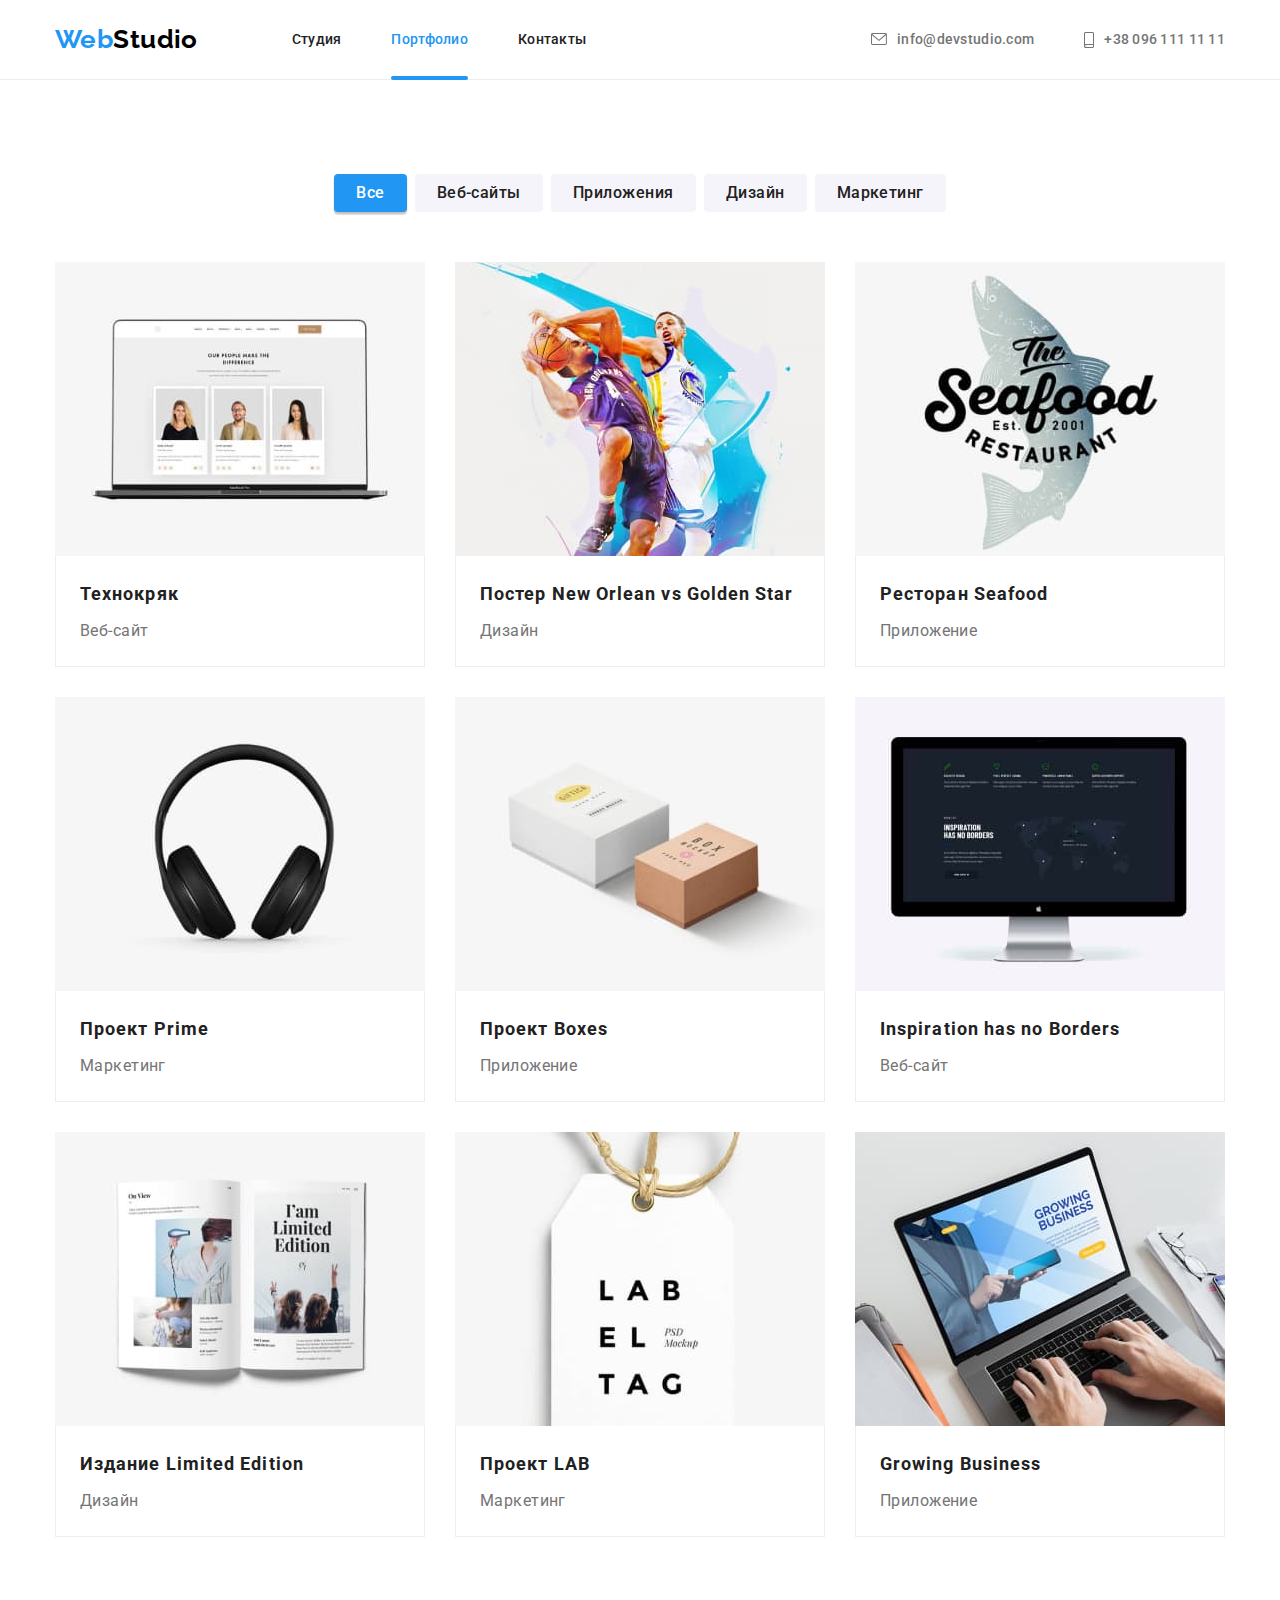
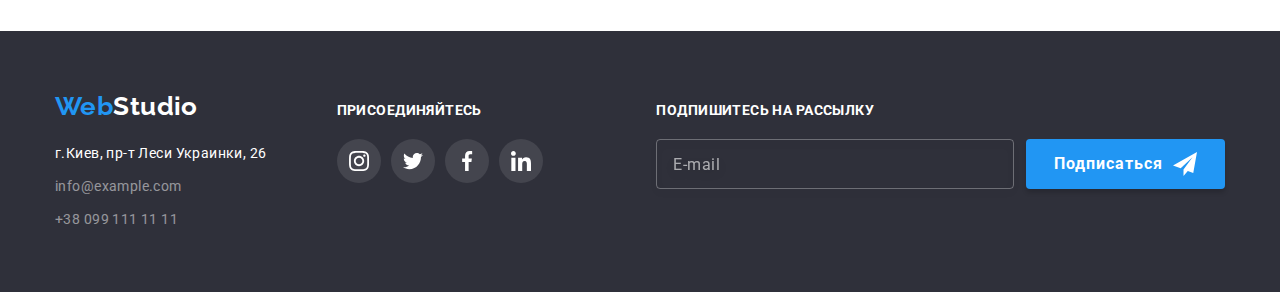
==== portfolio.html @ a14e91e6 "vol1" ====
<!DOCTYPE html>
<html lang="ru">
  <head>
    <meta charset="UTF-8" />
    <meta http-equiv="X-UA-Compatible" content="IE=edge" />
    <meta name="viewport" content="width=device-width, initial-scale=1.0" />
    <title>Портфолио</title>
    <link rel="preconnect" href="https://fonts.googleapis.com" />
    <link rel="preconnect" href="https://fonts.gstatic.com" crossorigin />
    <link
      href="https://fonts.googleapis.com/css2?family=Raleway:wght@700&family=Roboto:wght@400;500;700;900&display=swap"
      rel="stylesheet"
    />
    <!-- Сначала нормализатор -->
    <link
      rel="stylesheet"
      href="https://cdnjs.cloudflare.com/ajax/libs/modern-normalize/1.0.0/modern-normalize.min.css"
    />
    <link rel="stylesheet" href="./css/main.min.css" />
  </head>

  <body>
    <!-- Шапка сайта -->
    <header class="header">
      <div class="container">
        <nav class="header__navbar">
          <a href="./index.html" class="logo"
            >Web<span class="logo__focus-modificator">Studio</span></a
          >
          <ul class="header__list">
            <li class="header__item">
              <a href="./index.html" class="header__link ">Студия</a>
            </li>

            <li class="header__item">
              <a href="./portfolio.html" class="header__link header__current-link">Портфолио</a>
            </li>
            <li class="header__item">
              <a href="#" class="header__link">Контакты</a>
            </li>
          </ul>
        </nav>
        <ul class="header__contacts">
          <li>
            <a href="mailto:info@devstudio.com" class="header__contacts-link">
              <svg width="16" height="12" class="header__contacts-icon">
                <use href="./images/icons.svg#icon-mail"></use></svg
              >info@devstudio.com
            </a>
          </li>
          <li>
            <a href="tel:+380961111111" class="header__contacts-link">
              <svg width="10" height="16" class="header__contacts-icon">
                <use href="./images/icons.svg#icon-tel"></use></svg
              >+38 096 111 11 11
            </a>
          </li>
        </ul>
      </div>
    </header>

    <!-- Основной контент сайта-->
    <main>
      <!-- Наши работы -->
      <section class="section">
        <div class="container portfolio">
          <h1 class="visually-hidden">Наши работы</h1>
          <!-- Вкладки фильтрации -->
          <ul class="portfolio__radio-buttons">
            <li><button type="button" class="portfolio__radio-button active">Все</button></li>
            <li><button type="button" class="portfolio__radio-button">Веб-сайты</button></li>
            <li><button type="button" class="portfolio__radio-button">Приложения</button></li>
            <li><button type="button" class="portfolio__radio-button">Дизайн</button></li>
            <li><button type="button" class="portfolio__radio-button">Маркетинг</button></li>
          </ul>

          <!-- Карточки нащих работ (портфолио)-->

          <ul class="portfolio__cards">
            <li class="portfolio__item">
              <a href="#" class="portfolio__link">
                <div class="portfolio__link-container">
                  <img
                    src="./images/img-portfolio.jpg"
                    alt="Технокряк"
                    width="370"
                    height="294"
                    class="portfolio__img"
                  />
                  <div class="portfolio__hover-container">
                    <p class="portfolio__hover-text">
                      Ресурс предлагает комплексные предложения с разным уровнем функционала и
                      сервисов. Все это позволит посетителю получить исчерпывающие сведения о
                      компании или частном лице.
                    </p>
                  </div>
                </div>

                <div class="portfolio__item-text-area">
                  <h2 class="portfolio__title">Технокряк</h2>
                  <p class="portfolio__text">Веб-сайт</p>
                </div></a
              >
            </li>

            <li class="portfolio__item">
              <a href="#" class="portfolio__link"
                ><div class="portfolio__link-container">
                  <img
                    src="./images/img-portfolio-1.jpg"
                    alt="Постер New Orlean vs Golden Star"
                    width="370"
                    class="portfolio__img"
                  />
                  <div class="portfolio__hover-container">
                    <p class="portfolio__hover-text">
                      Ресурс предлагает комплексные предложения с разным уровнем функционала и
                      сервисов. Все это позволит посетителю получить исчерпывающие сведения о
                      компании или частном лице.
                    </p>
                  </div>
                </div>

                <div class="portfolio__item-text-area">
                  <h2 class="portfolio__title">Постер New Orlean vs Golden Star</h2>
                  <p class="portfolio__text">Дизайн</p>
                </div></a
              >
            </li>

            <li class="portfolio__item">
              <a href="#" class="portfolio__link">
                <div class="portfolio__link-container">
                  <img
                    src="./images/img-portfolio-2.jpg"
                    alt="Ресторан Seafood"
                    width="370"
                    class="portfolio__img"
                  />
                  <div class="portfolio__hover-container">
                    <p class="portfolio__hover-text">
                      Ресурс предлагает комплексные предложения с разным уровнем функционала и
                      сервисов. Все это позволит посетителю получить исчерпывающие сведения о
                      компании или частном лице.
                    </p>
                  </div>
                </div>
                <div class="portfolio__item-text-area">
                  <h2 class="portfolio__title">Ресторан Seafood</h2>
                  <p class="portfolio__text">Приложение</p>
                </div></a
              >
            </li>

            <li class="portfolio__item">
              <a href="#" class="portfolio__link">
                <div class="portfolio__link-container">
                  <img
                    src="./images/img-portfolio-3.jpg"
                    alt="Проект Prime"
                    width="370"
                    class="portfolio__img"
                  />
                  <div class="portfolio__hover-container">
                    <p class="portfolio__hover-text">
                      Ресурс предлагает комплексные предложения с разным уровнем функционала и
                      сервисов. Все это позволит посетителю получить исчерпывающие сведения о
                      компании или частном лице.
                    </p>
                  </div>
                </div>
                <div class="portfolio__item-text-area">
                  <h2 class="portfolio__title">Проект Prime</h2>
                  <p class="portfolio__text">Маркетинг</p>
                </div></a
              >
            </li>

            <li class="portfolio__item">
              <a href="#" class="portfolio__link">
                <div class="portfolio__link-container">
                  <img
                    src="./images/img-portfolio-4.jpg"
                    alt="Проект Boxes"
                    width="370"
                    class="portfolio__img"
                  />
                  <div class="portfolio__hover-container">
                    <p class="portfolio__hover-text">
                      Ресурс предлагает комплексные предложения с разным уровнем функционала и
                      сервисов. Все это позволит посетителю получить исчерпывающие сведения о
                      компании или частном лице.
                    </p>
                  </div>
                </div>
                <div class="portfolio__item-text-area">
                  <h2 class="portfolio__title">Проект Boxes</h2>
                  <p class="portfolio__text">Приложение</p>
                </div></a
              >
            </li>

            <li class="portfolio__item">
              <a href="#" class="portfolio__link">
                <div class="portfolio__link-container">
                  <img
                    src="./images/img-portfolio-5.jpg"
                    alt="Inspiration has no Borders"
                    width="370"
                    class="portfolio__img"
                  />
                  <div class="portfolio__hover-container">
                    <p class="portfolio__hover-text">
                      Ресурс предлагает комплексные предложения с разным уровнем функционала и
                      сервисов. Все это позволит посетителю получить исчерпывающие сведения о
                      компании или частном лице.
                    </p>
                  </div>
                </div>
                <div class="portfolio__item-text-area">
                  <h2 class="portfolio__title">Inspiration has no Borders</h2>
                  <p class="portfolio__text">Веб-сайт</p>
                </div></a
              >
            </li>

            <li class="portfolio__item">
              <a href="#" class="portfolio__link">
                <div class="portfolio__link-container">
                  <img
                    src="./images/img-portfolio-6.jpg"
                    alt="Издание Limited Edition"
                    width="370"
                    class="portfolio__img"
                  />
                  <div class="portfolio__hover-container">
                    <p class="portfolio__hover-text">
                      Ресурс предлагает комплексные предложения с разным уровнем функционала и
                      сервисов. Все это позволит посетителю получить исчерпывающие сведения о
                      компании или частном лице.
                    </p>
                  </div>
                </div>
                <div class="portfolio__item-text-area">
                  <h2 class="portfolio__title">Издание Limited Edition</h2>
                  <p class="portfolio__text">Дизайн</p>
                </div></a
              >
            </li>

            <li class="portfolio__item">
              <a href="#" class="portfolio__link">
                <div class="portfolio__link-container">
                  <img
                    src="./images/img-portfolio-7.jpg"
                    alt="Проект LAB"
                    width="370"
                    class="portfolio__img"
                  />
                  <div class="portfolio__hover-container">
                    <p class="portfolio__hover-text">
                      Ресурс предлагает комплексные предложения с разным уровнем функционала и
                      сервисов. Все это позволит посетителю получить исчерпывающие сведения о
                      компании или частном лице.
                    </p>
                  </div>
                </div>
                <div class="portfolio__item-text-area">
                  <h2 class="portfolio__title">Проект LAB</h2>
                  <p class="portfolio__text">Маркетинг</p>
                </div></a
              >
            </li>

            <li class="portfolio__item">
              <a href="#" class="portfolio__link">
                <div class="portfolio__link-container">
                  <img
                    src="./images/img-portfolio-8.jpg"
                    alt="Growing Business"
                    width="370"
                    class="portfolio__img"
                  />
                  <div class="portfolio__hover-container">
                    <p class="portfolio__hover-text">
                      Ресурс предлагает комплексные предложения с разным уровнем функционала и
                      сервисов. Все это позволит посетителю получить исчерпывающие сведения о
                      компании или частном лице.
                    </p>
                  </div>
                </div>
                <div class="portfolio__item-text-area">
                  <h2 class="portfolio__title">Growing Business</h2>
                  <p class="portfolio__text">Приложение</p>
                </div></a
              >
            </li>
          </ul>
        </div>
      </section>
    </main>
    <!-- Подвал сайта-->
    <footer class="footer">
      <div class="container">
        <div class="footer__logo-contacts-container">
          <!-- Ссылка на логотипе -->
          <a href="./index.html" class="logo"
            >Web<span class="logo__focus-footer-modificator">Studio</span></a
          >

          <!-- Список контактов -->
          <address class="footer__contacts-container">
            <ul class="footer__contacts">
              <li>
                <a
                  href="https://goo.gl/maps/yVwEfMBPueP3HSLU8"
                  target="_blank"
                  rel="noreferrer noopener"
                  class="footer__adress"
                  >г.Киев, пр-т Леси Украинки, 26</a
                >
              </li>
              <li><a href="mailto:info@example.com" class="footer__mail">info@example.com</a></li>
              <li><a href="tel:+380991111111" class="footer__tel">+38 099 111 11 11</a></li>
            </ul>
          </address>
        </div>
        <div class="footer__social-block">
          <p class="footer__social-title">присоединяйтесь</p>
          <ul class="footer__icons-social">
            <li>
              <a href="#" class="footer__icon-social">
                <svg width="20" height="20">
                  <use href="./images/icons.svg#icon-instagram"></use></svg
              ></a>
            </li>
            <li>
              <a href="#" class="footer__icon-social">
                <svg width="20" height="20">
                  <use href="./images/icons.svg#icon-twitter"></use></svg
              ></a>
            </li>
            <li>
              <a href="#" class="footer__icon-social">
                <svg width="20" height="20">
                  <use href="./images/icons.svg#icon-facebook"></use></svg
              ></a>
            </li>
            <li>
              <a href="#" class="footer__icon-social">
                <svg width="20" height="20">
                  <use href="./images/icons.svg#icon-linkedin"></use></svg
              ></a>
            </li>
          </ul>
        </div>
        <div class="footer__subscribe-form">
          <p class="footer__social-title">Подпишитесь на рассылку</p>
          <form class="footer__signup-form" name="signup_form" autocomplete="on">
            <input
              class="footer__email-input"
              type="email"
              name="email"
              placeholder="E-mail"
              required
            />

            <button class="footer__submit-button" type="submit">
              Подписаться<svg width="24" height="24">
                <use href="./images/icons.svg#icon-send"></use>
              </svg>
            </button>
          </form>
        </div>
      </div>
    </footer>
  </body>
</html>
---- css/main.min.css ----
:root{--title-text-color: #212121;--logo-black-color: #000;--main-text-color: #757575;--blue-color: #2196f3;--blue-color-hover: #188ce8;--white-color: #fff;--secondary-background-color: #f5f4fa;--hero-background-color: #2f303a;--footer-background-color: #2f303a;--footer-contacts-text-color: rgba(255, 255, 255, 0.5);--filter-background-color: #f5f4fa;--portfolio-border-color: #eee;--light-gray-color: #afb1b8;--main-font: "Roboto", sans-serif;--timing-function: cubic-bezier(0.4, 0, 0.2, 1)}.visually-hidden{position:absolute;width:1px;height:1px;margin:-1px;border:0;padding:0;white-space:nowrap;-webkit-clip-path:inset(100%);clip-path:inset(100%);clip:rect(0 0 0 0);overflow:hidden}h1,h2,h3,h4,h5,h6,p,ul{margin:0;padding:0}img,svg{display:block;max-width:100%;height:auto}a{text-decoration:none;cursor:pointer}ul{list-style:none;padding-left:0;margin:0}button{display:block;margin:0 auto;cursor:pointer;border:none;border-radius:4px}.container{width:1200px;margin:0 auto;padding:0 15px}.section{padding-top:94px;padding-bottom:94px}.section__padding-modificator{padding-top:0}.section__background-modificator{background-color:var(--secondary-background-color)}body{background:var(--white-color);color:var(--main-text-color);font-family:var(--main-font);letter-spacing:.03em;font-size:14px}.section-title-h2{font-weight:700;font-size:36px;line-height:1.16;text-align:center;color:var(--title-text-color);margin-bottom:50px;justify-content:center}.backdrop.is-hidden{opacity:0;pointer-events:none;visibility:hidden}.backdrop.is-hidden .modal{transform:scale(1.2)}.backdrop{position:fixed;top:0;left:0;height:100%;width:100%;visibility:visible;display:flex;align-items:center;justify-content:center;background-color:rgba(0,0,0,.2);opacity:1;transition:opacity 250ms var(--timing-function),visibility 250ms cubic-bezier(0.4, 0, 0.2, 1)}.modal{position:relative;width:528px;height:581px;transform:scale(1);background-color:var(--white-color);box-shadow:0px 1px 3px rgba(0,0,0,.12),0px 1px 1px rgba(0,0,0,.14),0px 2px 1px rgba(0,0,0,.2);border-radius:4px;transition:transform 250ms cubic-bezier(0.4, 0, 0.2, 1)}.modal__title{font-family:var(--main-font);font-weight:700;font-size:20px;line-height:23px;text-align:center;letter-spacing:.03em;color:var(--title-text-color);margin-bottom:12px}.modal__button-close{position:absolute;top:8px;right:8px;display:flex;justify-content:center;align-items:center;width:30px;height:30px;background-color:var(--white-color);border:2px solid rgba(0,0,0,.1);border-radius:50%;cursor:pointer;fill:currentColor;transition:color 250ms cubic-bezier(0.4, 0, 0.2, 1)}.modal__button-close:hover,.modal__button-close:focus{color:var(--blue-color)}.modal__container{display:flex;flex-direction:column;padding:40px}.modal__form{display:flex;flex-direction:column}.modal__form .modal__input-label{display:flex;flex-direction:column;gap:4px;margin-bottom:10px;font-family:var(--main-font);font-size:12px;line-height:1.16;letter-spacing:.01em;color:var(--main-text-color)}.modal__form-input{width:100%;border:1px solid rgba(33,33,33,.2);border-radius:4px;transition:border 250ms cubic-bezier(0.4, 0, 0.2, 1)}.modal__form-input:hover,.modal__form-input:focus{border:1px solid var(--blue-color);outline:none}.modal__form-input:hover+.modal__input-icon,.modal__form-input:focus+.modal__input-icon{color:var(--blue-color)}.modal__input-div .modal__form-input{height:40px;padding-left:42px}.modal__input-div{position:relative;display:flex;align-items:center;color:var(--title-text-color);transition:color 250ms cubic-bezier(0.4, 0, 0.2, 1)}.modal__input-div:hover,.modal__input-div:focus{color:var(--blue-color)}.modal__form .modal__input-icon{position:absolute;margin-left:12px;fill:currentColor;transition:color 250ms cubic-bezier(0.4, 0, 0.2, 1)}.modal__input-textarea.modal__form-input{padding:12px 16px;resize:none;height:120px}.modal__input-textarea.modal__form-input::-moz-placeholder{font-size:12px;line-height:1.17;letter-spacing:.01em;color:rgba(117,117,117,.5)}.modal__input-textarea.modal__form-input:-ms-input-placeholder{font-size:12px;line-height:1.17;letter-spacing:.01em;color:rgba(117,117,117,.5)}.modal__input-textarea.modal__form-input::placeholder{font-size:12px;line-height:1.17;letter-spacing:.01em;color:rgba(117,117,117,.5)}.modal__checkbox{position:absolute;-webkit-appearance:none;-moz-appearance:none;appearance:none}.modal__checkbox-terms{position:relative;display:flex;flex-direction:row;justify-content:center;align-items:center;font-family:var(--main-font);line-height:1.71;margin-top:10px;margin-bottom:30px;color:#757575}.modal__checkbox-icon{display:inline-block;width:16px;height:15px;border:2px solid #212121;border-radius:2px;margin-right:7px;color:var(--title-text-color)}.modal__checkbox:checked+.modal__checkbox-icon{background-image:url(../images/checked.svg);background-position:center;background-repeat:no-repeat;background-color:var(--blue-color);background-origin:border-box;border-color:var(--blue-color);fill:var(--white-color)}.modal__checkbox-terms-link{color:var(--blue-color);text-decoration:underline}.modal__button-container{display:flex;justify-content:center;align-items:center}.modal__button-container .footer__submit-button{padding:10px 55px}.footer__subscribe-form{margin-left:auto}.footer__signup-form{display:flex;gap:12px}.footer__signup-form input:focus{border:1px solid var(--blue-color)}.footer__email-input{height:50px;width:358px;font-size:16px;line-height:1.25;letter-spacing:.03em;border:1px solid rgba(255,255,255,.3);filter:drop-shadow(0px 4px 4px rgba(0, 0, 0, 0.15));border-radius:4px;color:var(--white-color);padding-left:16px;background:rgba(0,0,0,0)}.footer__email-input::-moz-placeholder{font-family:var(--main-font);font-size:16px;line-height:1.25;letter-spacing:.03em;color:rgba(255,255,255,.6)}.footer__email-input:-ms-input-placeholder{font-family:var(--main-font);font-size:16px;line-height:1.25;letter-spacing:.03em;color:rgba(255,255,255,.6)}.footer__email-input::placeholder{font-family:var(--main-font);font-size:16px;line-height:1.25;letter-spacing:.03em;color:rgba(255,255,255,.6)}.footer__submit-button{display:flex;justify-content:center;align-items:center;gap:10px;max-width:200px;font-family:var(--main-font);font-weight:700;font-size:16px;line-height:1.88;letter-spacing:.06em;padding:10px 28px;cursor:pointer;border:none;background-color:var(--blue-color);box-shadow:0px 4px 4px rgba(0,0,0,.15);border-radius:4px;color:var(--white-color);transition:background-color 250ms cubic-bezier(0.4, 0, 0.2, 1)}.footer__submit-button:hover,.footer__submit-button:focus{background-color:var(--blue-color-hover)}.footer__subscribe-form svg{fill:currentColor}.logo{font-family:"Raleway",sans-serif;font-weight:700;font-size:26px;line-height:1.2;color:var(--blue-color);text-decoration:none}.logo__focus-modificator{color:var(--logo-black-color)}.logo__focus-footer-modificator{color:var(--white-color)}.header{position:relative;border-bottom:1px solid #ececec;display:flex;height:80px}.header .container{display:flex;justify-content:space-between;align-items:center}.header__navbar{display:flex;align-items:center;gap:94px}.header__list{display:flex;gap:50px}.header__list .header__item{position:relative;height:79px;display:flex;align-items:center}.header__list .header__link{font-weight:500;font-size:14px;line-height:1.14;letter-spacing:.02em;color:var(--title-text-color);text-decoration:none;padding:32px 0;transition:color 250ms var(--timing-function)}.header__list .header__link:hover,.header__list .header__link:focus{color:var(--blue-color)}.header__list .header__link::after{position:absolute;bottom:-1px;left:0;content:"";width:100%;height:4px;border-radius:2px;background-color:var(--blue-color);pointer-events:none;opacity:0}.header__list .header__link.header__current-link{color:var(--blue-color)}.header__list .header__link.header__current-link::after{opacity:1}.header__contacts{display:flex;margin-left:auto;gap:50px}.header__contacts .header__contacts-link{display:flex;align-items:center;gap:10px;color:var(--main-text-color);font-weight:500;font-size:14px;line-height:1.14;letter-spacing:.02em;padding:32px 0;transition:color 250ms var(--timing-function)}.header__contacts .header__contacts-link:hover,.header__contacts .header__contacts-link:focus{color:var(--blue-color)}.header__contacts .header__contacts-icon{fill:currentColor}.hero{padding-top:200px;padding-bottom:200px;height:600px;max-width:1600px;margin:0 auto;text-align:center;background-image:linear-gradient(to right, rgba(47, 48, 58, 0.4), rgba(47, 48, 58, 0.4)),url(../images/hero-background.jpg);background-color:var(--hero-background-color);background-repeat:no-repeat;background-position:center;background-size:cover}.hero__title{font-weight:900;font-size:44px;line-height:1.36;letter-spacing:.06em;text-transform:uppercase;color:var(--white-color);margin-bottom:30px}.hero__button{min-width:200px;min-height:50px;padding:10px 32px;font-family:var(--main-font);font-weight:700;font-size:16px;line-height:1.88;text-align:center;letter-spacing:.06em;background-color:var(--blue-color);color:var(--white-color);transition:background-color 250ms var(--timing-function)}.hero__button__button:hover,.hero__button__button:focus{background-color:var(--blue-color-hover)}.expertise{display:flex;gap:30px}.expertise__img{display:flex;width:370px}.expertise__item{position:relative}.expertise__zone{position:absolute;display:flex;align-items:center;justify-content:center;bottom:0;left:0;content:"";width:100%;height:70px;background-color:rgba(47,48,58,.8)}.expertise__text{text-align:center;color:var(--white-color);font-family:var(--main-font);font-weight:700;line-height:1.14;text-transform:uppercase}.advantages{display:flex;gap:30px;justify-content:space-between}.advantages__icon{display:flex;justify-content:center;align-items:center;height:120px;width:100%;padding:25px 0;background-color:var(--filter-background-color);margin-bottom:30px}.advantages__title{font-weight:700;font-size:14px;line-height:1.14;text-transform:uppercase;color:var(--title-text-color);margin-bottom:10px}.advantages__text{color:var(--main-text-color);font-size:14px;line-height:1.71}.team{display:flex;gap:30px}.team__box{background-color:var(--white-color);box-shadow:0px 1px 3px rgba(0,0,0,.12),0px 1px 1px rgba(0,0,0,.14),0px 2px 1px rgba(0,0,0,.2);border-radius:0px 0px 4px 4px}.team__info-container{text-align:center;padding:30px 0}.team__member{font-weight:500;font-size:16px;line-height:1.18;margin-bottom:10px;text-align:center;color:var(--title-text-color)}.team__position{font-size:16px;line-height:1.18;text-align:center;color:var(--main-text-color)}.team__icons-social{display:flex;justify-content:center;gap:10px;margin-top:16px}.team__specific-icon-social{width:44px;height:44px}.team__link{width:44px;height:44px;border-radius:50%;color:var(--light-gray-color);display:flex;justify-content:center;align-items:center;fill:currentColor;transition:background-color 250ms var(--timing-function),color 250ms var(--timing-function)}.team__link:focus,.team__link:hover{background-color:var(--blue-color);color:var(--white-color)}.clients{display:flex;justify-content:space-between;align-items:center;gap:30px}.clients__link{width:170px;height:90px;color:var(--light-gray-color);display:flex;justify-content:center;align-items:center;border:1px solid var(--light-gray-color);border-radius:4px;transition:border-color 250ms var(--timing-function),color 250ms var(--timing-function)}.clients__link:hover,.clients__link:focus{color:var(--blue-color);border-color:var(--blue-color)}.clients__icon{width:106px;height:60px;fill:currentColor}.portfolio__cards{display:flex;flex-wrap:wrap;gap:30px}.portfolio__item{position:relative;width:370px}.portfolio__link{display:flex;flex-direction:column;width:370px;cursor:pointer;transition:box-shadow 250ms var(--timing-function)}.portfolio__link:hover,.portfolio__link:focus{box-shadow:0px 1px 1px rgba(0,0,0,.12),0px 4px 4px rgba(0,0,0,.06),1px 4px 6px rgba(0,0,0,.16)}.portfolio__img{display:block;overflow:hidden}.portfolio__link-container{position:relative;overflow:hidden}.portfolio__hover-container{position:absolute;display:flex;align-items:center;justify-content:center;top:0;left:0;content:"";width:100%;height:100%;background-color:rgba(33,150,243,.9);transform:translateY(calc(100% + 1px));transition:opacity 250ms var(--timing-function),transform 250ms var(--timing-function)}.portfolio__link:hover .portfolio__hover-container,.portfolio__link:focus .portfolio__hover-container{transform:translateY(0)}.portfolio__item-text-area{display:flex;flex-direction:column;padding:20px 24px;border:1px solid var(--portfolio-border-color);border-top:none}.portfolio__hover-text{text-align:center;color:var(--white-color);font-family:var(--main-font);font-size:18px;line-height:1.56;text-decoration:none;padding-right:24px;padding-left:24px}.portfolio__title{font-weight:700;font-size:18px;line-height:2;letter-spacing:.06em;margin-bottom:4px;color:var(--title-text-color)}.portfolio__text{font-size:16px;line-height:1.88;color:var(--main-text-color)}.portfolio__radio-buttons{display:flex;justify-content:center;gap:8px;margin-bottom:50px}.portfolio__radio-button{background-color:var(--filter-background-color);color:var(--title-text-color);padding:6px 22px;font-family:var(--main-font);font-weight:500;font-size:16px;line-height:1.62;border-color:var(--filter-background-color);text-align:center;letter-spacing:.03em;transition:background-color 250ms var(--timing-function),color 250ms var(--timing-function),box-shadow 250ms var(--timing-function)}.portfolio__radio-button.active{background-color:var(--blue-color);color:var(--white-color);box-shadow:0px 3px 1px rgba(0,0,0,.1),0px 1px 2px rgba(0,0,0,.08),0px 2px 2px rgba(0,0,0,.12)}.portfolio__radio-button:hover,.portfolio__radio-button:focus{background-color:var(--blue-color);color:var(--white-color);box-shadow:0px 3px 1px rgba(0,0,0,.1),0px 1px 2px rgba(0,0,0,.08),0px 2px 2px rgba(0,0,0,.12)}.footer{background-color:var(--footer-background-color);padding:60px 0}.footer .container{display:flex;align-items:baseline}.footer__contacts{display:flex;flex-direction:column;gap:9px;margin-top:20px;text-decoration:none;line-height:1.71;font-style:normal;transition:color 250ms var(--timing-function)}.footer__adress{color:var(--white-color)}.footer__mail,.footer__tel{color:var(--footer-contacts-text-color);transition:color 250ms var(--timing-function)}.footer__address:hover,.footer__mail:hover,.footer__tel:hover,.footer__address:focus,.footer__mail:focus,.footer__tel:focus{color:var(--blue-color)}.footer__social-block{margin-left:70px}.footer__icons-social{display:flex;gap:10px}.footer__icons-social svg{fill:var(--white-color)}.footer__icon-social{display:flex;justify-content:center;align-items:center;width:44px;height:44px;background-color:rgba(255,255,255,.1);border-radius:50%;transition:background-color 250ms var(--timing-function)}.footer__icon-social:focus,.footer__icon-social:hover{background-color:var(--blue-color)}.footer__social-title{margin-bottom:20px;font-weight:700;line-height:1.14;text-transform:uppercase;color:var(--white-color)}/*# sourceMappingURL=main.min.css.map */
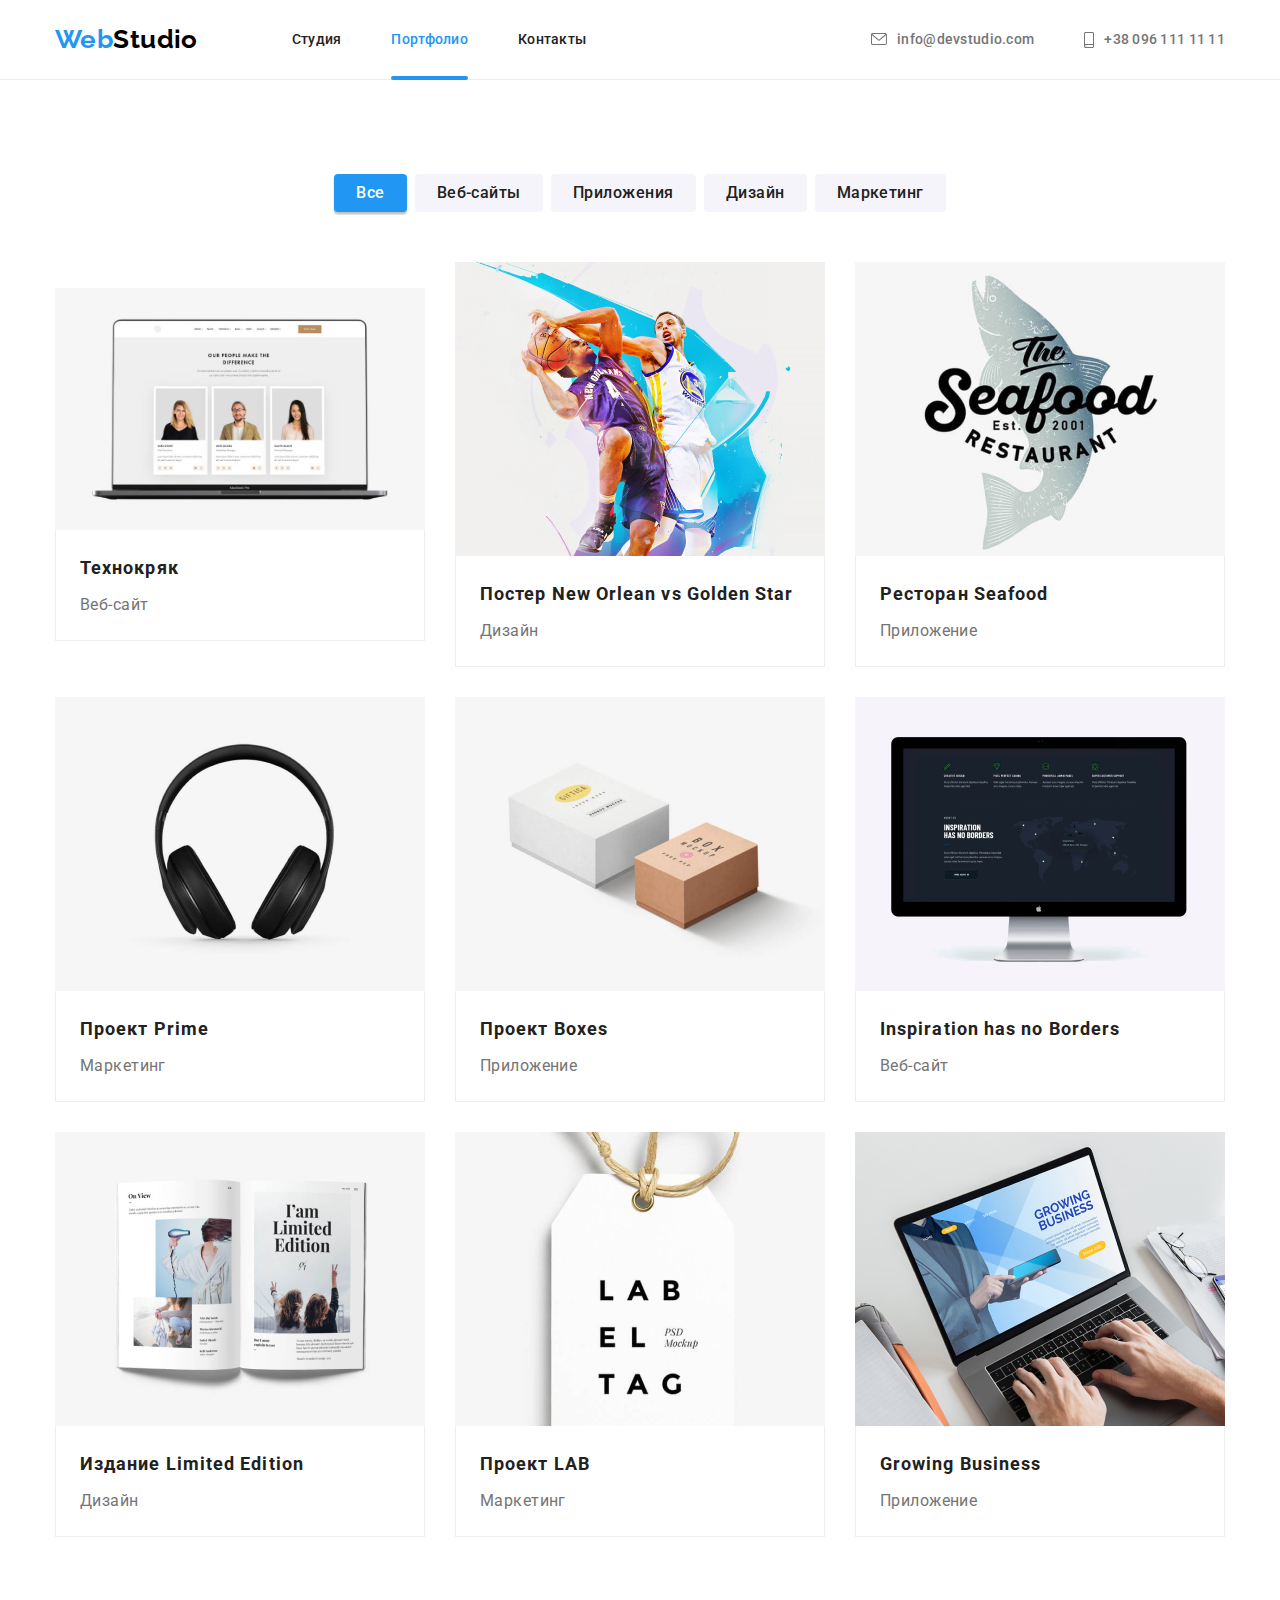
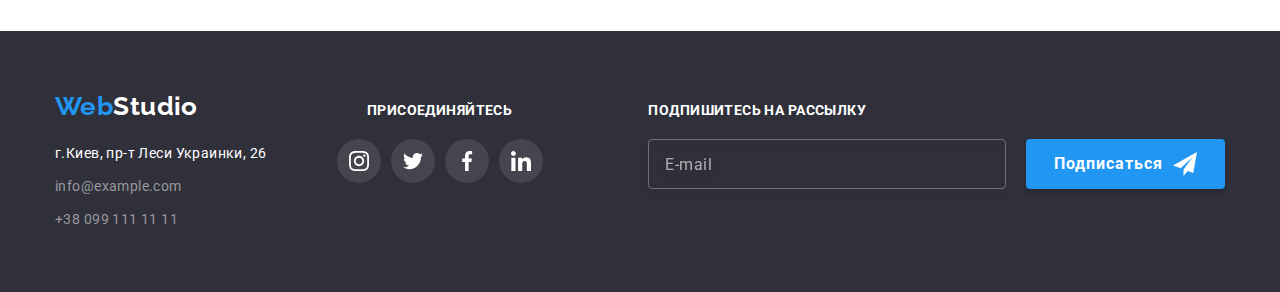
==== commit ebbd90e2: "vol-1" ====
--- a/portfolio.html
+++ b/portfolio.html
@@ -80,23 +80,34 @@
             <li class="portfolio__item">
               <a href="#" class="portfolio__link">
                 <div class="portfolio__link-container">
-                  <img
+                  <!-- <img
                     src="./images/img-portfolio.jpg"
                     alt="Технокряк"
-                    width="370"
+                    
                     height="294"
                     class="portfolio__img"
-                  />
-                  <div class="portfolio__hover-container">
-                    <p class="portfolio__hover-text">
-                      Ресурс предлагает комплексные предложения с разным уровнем функционала и
-                      сервисов. Все это позволит посетителю получить исчерпывающие сведения о
-                      компании или частном лице.
-                    </p>
-                  </div>
-                </div>
-
-                <div class="portfolio__item-text-area">
+                  /> -->
+
+                  <picture>
+                    <source media="(min-width: 1200px)"
+                            srcset="./images/desktop/img-portfolio-1.jpg 1x, ./images/desktop/img-portfolio-1@2x.jpg 2x" />
+                    <source media="(min-width: 768px) and (max-width: 1199px)"
+                            srcset="./images/tablet/img-portfolio-1.jpg 1x, ./images/tablet/img-portfolio-1@2x.jpg 2x" />
+                    <source media="(max-width: 767px)"
+                            srcset="./images/mobile/img-portfolio-1.jpg 1x, ./images/mobile/img-portfolio-1@2x.jpg 2x" />
+                    <img src="./images/desktop/img-portfolio-1.jpg"
+                         alt="Технокряк" class="portfolio__img" />
+                  </picture>
+                  <div class="portfolio__hover-container">
+                    <p class="portfolio__hover-text">
+                      Ресурс предлагает комплексные предложения с разным уровнем функционала и
+                      сервисов. Все это позволит посетителю получить исчерпывающие сведения о
+                      компании или частном лице.
+                    </p>
+                  </div>
+                </div>
+
+                <div class="portfolio__item-text-area portfolio__item-text-area--modificator ">
                   <h2 class="portfolio__title">Технокряк</h2>
                   <p class="portfolio__text">Веб-сайт</p>
                 </div></a
@@ -106,12 +117,24 @@
             <li class="portfolio__item">
               <a href="#" class="portfolio__link"
                 ><div class="portfolio__link-container">
-                  <img
+                  <!-- <img
                     src="./images/img-portfolio-1.jpg"
                     alt="Постер New Orlean vs Golden Star"
-                    width="370"
-                    class="portfolio__img"
-                  />
+                    
+                    class="portfolio__img"
+                  /> -->
+
+                  <picture>
+                    <source media="(min-width: 1200px)"
+                            srcset="./images/desktop/img-portfolio-2.jpg 1x, ./images/desktop/img-portfolio-2@2x.jpg 2x" />
+                    <source media="(min-width: 768px) and (max-width: 1199px)"
+                            srcset="./images/tablet/img-portfolio-2.jpg 1x, ./images/tablet/img-portfolio-2@2x.jpg 2x" />
+                    <source media="(max-width: 767px)"
+                            srcset="./images/mobile/img-portfolio-2.jpg 1x, ./images/mobile/img-portfolio-2@2x.jpg 2x" />
+                    <img src="./images/desktop/img-portfolio-2.jpg"
+                         alt="Постер New Orlean vs Golden Star" class="portfolio__img" />
+                  </picture>
+
                   <div class="portfolio__hover-container">
                     <p class="portfolio__hover-text">
                       Ресурс предлагает комплексные предложения с разным уровнем функционала и
@@ -131,12 +154,24 @@
             <li class="portfolio__item">
               <a href="#" class="portfolio__link">
                 <div class="portfolio__link-container">
-                  <img
+                  <!-- <img
                     src="./images/img-portfolio-2.jpg"
                     alt="Ресторан Seafood"
-                    width="370"
-                    class="portfolio__img"
-                  />
+                    
+                    class="portfolio__img"
+                  /> -->
+                  
+                  <picture>
+                    <source media="(min-width: 1200px)"
+                            srcset="./images/desktop/img-portfolio-3.jpg 1x, ./images/desktop/img-portfolio-3@2x.jpg 2x" />
+                    <source media="(min-width: 768px) and (max-width: 1199px)"
+                            srcset="./images/tablet/img-portfolio-3.jpg 1x, ./images/tablet/img-portfolio-3@2x.jpg 2x" />
+                    <source media="(max-width: 767px)"
+                            srcset="./images/mobile/img-portfolio-3.jpg 1x, ./images/mobile/img-portfolio-3@2x.jpg 2x" />
+                    <img src="./images/desktop/img-portfolio-3.jpg"
+                         alt="Ресторан Seafood" class="portfolio__img" />
+                  </picture>
+
                   <div class="portfolio__hover-container">
                     <p class="portfolio__hover-text">
                       Ресурс предлагает комплексные предложения с разным уровнем функционала и
@@ -155,12 +190,23 @@
             <li class="portfolio__item">
               <a href="#" class="portfolio__link">
                 <div class="portfolio__link-container">
-                  <img
+                  <!-- <img
                     src="./images/img-portfolio-3.jpg"
                     alt="Проект Prime"
-                    width="370"
-                    class="portfolio__img"
-                  />
+                    
+                    class="portfolio__img"
+                  /> -->
+
+                  <picture>
+                    <source media="(min-width: 1200px)"
+                            srcset="./images/desktop/img-portfolio-4.jpg 1x, ./images/desktop/img-portfolio-4@2x.jpg 2x" />
+                    <source media="(min-width: 768px) and (max-width: 1199px)"
+                            srcset="./images/tablet/img-portfolio-4.jpg 1x, ./images/tablet/img-portfolio-4@2x.jpg 2x" />
+                    <source media="(max-width: 767px)"
+                            srcset="./images/mobile/img-portfolio-4.jpg 1x, ./images/mobile/img-portfolio-4@2x.jpg 2x" />
+                    <img src="./images/desktop/img-portfolio-4.jpg"
+                         alt="Проект Prime" class="portfolio__img" />
+                  </picture>
                   <div class="portfolio__hover-container">
                     <p class="portfolio__hover-text">
                       Ресурс предлагает комплексные предложения с разным уровнем функционала и
@@ -179,12 +225,24 @@
             <li class="portfolio__item">
               <a href="#" class="portfolio__link">
                 <div class="portfolio__link-container">
-                  <img
+                  <!-- <img
                     src="./images/img-portfolio-4.jpg"
                     alt="Проект Boxes"
-                    width="370"
-                    class="portfolio__img"
-                  />
+                    
+                    class="portfolio__img"
+                  /> -->
+
+                  <picture>
+                    <source media="(min-width: 1200px)"
+                            srcset="./images/desktop/img-portfolio-5.jpg 1x, ./images/desktop/img-portfolio-5@2x.jpg 2x" />
+                    <source media="(min-width: 768px) and (max-width: 1199px)"
+                            srcset="./images/tablet/img-portfolio-5.jpg 1x, ./images/tablet/img-portfolio-5@2x.jpg 2x" />
+                    <source media="(max-width: 767px)"
+                            srcset="./images/mobile/img-portfolio-5.jpg 1x, ./images/mobile/img-portfolio-5@2x.jpg 2x" />
+                    <img src="./images/desktop/img-portfolio-5.jpg"
+                         alt="Проект Boxes" class="portfolio__img" />
+                  </picture>
+                  
                   <div class="portfolio__hover-container">
                     <p class="portfolio__hover-text">
                       Ресурс предлагает комплексные предложения с разным уровнем функционала и
@@ -203,12 +261,24 @@
             <li class="portfolio__item">
               <a href="#" class="portfolio__link">
                 <div class="portfolio__link-container">
-                  <img
+                  <!-- <img
                     src="./images/img-portfolio-5.jpg"
                     alt="Inspiration has no Borders"
-                    width="370"
-                    class="portfolio__img"
-                  />
+                    
+                    class="portfolio__img"
+                  /> -->
+
+                  <picture>
+                    <source media="(min-width: 1200px)"
+                            srcset="./images/desktop/img-portfolio-6.jpg 1x, ./images/desktop/img-portfolio-6@2x.jpg 2x" />
+                    <source media="(min-width: 768px) and (max-width: 1199px)"
+                            srcset="./images/tablet/img-portfolio-6.jpg 1x, ./images/tablet/img-portfolio-6@2x.jpg 2x" />
+                    <source media="(max-width: 767px)"
+                            srcset="./images/mobile/img-portfolio-6.jpg 1x, ./images/mobile/img-portfolio-6@2x.jpg 2x" />
+                    <img src="./images/desktop/img-portfolio-6.jpg"
+                         alt="Проект Boxes" class="portfolio__img" />
+                  </picture>
+
                   <div class="portfolio__hover-container">
                     <p class="portfolio__hover-text">
                       Ресурс предлагает комплексные предложения с разным уровнем функционала и
@@ -227,12 +297,24 @@
             <li class="portfolio__item">
               <a href="#" class="portfolio__link">
                 <div class="portfolio__link-container">
-                  <img
+                  <!-- <img
                     src="./images/img-portfolio-6.jpg"
                     alt="Издание Limited Edition"
-                    width="370"
-                    class="portfolio__img"
-                  />
+                    
+                    class="portfolio__img"
+                  /> -->
+
+                  <picture>
+                    <source media="(min-width: 1200px)"
+                            srcset="./images/desktop/img-portfolio-7.jpg 1x, ./images/desktop/img-portfolio-7@2x.jpg 2x" />
+                    <source media="(min-width: 768px) and (max-width: 1199px)"
+                            srcset="./images/tablet/img-portfolio-7.jpg 1x, ./images/tablet/img-portfolio-7@2x.jpg 2x" />
+                    <source media="(max-width: 767px)"
+                            srcset="./images/mobile/img-portfolio-7.jpg 1x, ./images/mobile/img-portfolio-7@2x.jpg 2x" />
+                    <img src="./images/desktop/img-portfolio-7.jpg"
+                         alt="Издание Limited Edition" class="portfolio__img" />
+                  </picture>
+
                   <div class="portfolio__hover-container">
                     <p class="portfolio__hover-text">
                       Ресурс предлагает комплексные предложения с разным уровнем функционала и
@@ -251,12 +333,24 @@
             <li class="portfolio__item">
               <a href="#" class="portfolio__link">
                 <div class="portfolio__link-container">
-                  <img
+                  <!-- <img
                     src="./images/img-portfolio-7.jpg"
                     alt="Проект LAB"
-                    width="370"
-                    class="portfolio__img"
-                  />
+                    
+                    class="portfolio__img"
+                  /> -->
+
+                  <picture>
+                    <source media="(min-width: 1200px)"
+                            srcset="./images/desktop/img-portfolio-8.jpg 1x, ./images/desktop/img-portfolio-8@2x.jpg 2x" />
+                    <source media="(min-width: 768px) and (max-width: 1199px)"
+                            srcset="./images/tablet/img-portfolio-8.jpg 1x, ./images/tablet/img-portfolio-8@2x.jpg 2x" />
+                    <source media="(max-width: 767px)"
+                            srcset="./images/mobile/img-portfolio-8.jpg 1x, ./images/mobile/img-portfolio-8@2x.jpg 2x" />
+                    <img src="./images/desktop/img-portfolio-8.jpg"
+                         alt="Проект LAB" class="portfolio__img" />
+                  </picture>
+
                   <div class="portfolio__hover-container">
                     <p class="portfolio__hover-text">
                       Ресурс предлагает комплексные предложения с разным уровнем функционала и
@@ -275,12 +369,24 @@
             <li class="portfolio__item">
               <a href="#" class="portfolio__link">
                 <div class="portfolio__link-container">
-                  <img
+                  <!-- <img
                     src="./images/img-portfolio-8.jpg"
                     alt="Growing Business"
-                    width="370"
-                    class="portfolio__img"
-                  />
+                    
+                    class="portfolio__img"
+                  /> -->
+
+                  <picture>
+                    <source media="(min-width: 1200px)"
+                            srcset="./images/desktop/img-portfolio-9.jpg 1x, ./images/desktop/img-portfolio-9@2x.jpg 2x" />
+                    <source media="(min-width: 768px) and (max-width: 1199px)"
+                            srcset="./images/tablet/img-portfolio-9.jpg 1x, ./images/tablet/img-portfolio-9@2x.jpg 2x" />
+                    <source media="(max-width: 767px)"
+                            srcset="./images/mobile/img-portfolio-9.jpg 1x, ./images/mobile/img-portfolio-9@2x.jpg 2x" />
+                    <img src="./images/desktop/img-portfolio-9.jpg"
+                         alt="Growing Business" class="portfolio__img" />
+                  </picture>
+
                   <div class="portfolio__hover-container">
                     <p class="portfolio__hover-text">
                       Ресурс предлагает комплексные предложения с разным уровнем функционала и
--- a/css/main.min.css
+++ b/css/main.min.css
@@ -1 +1 @@
-:root{--title-text-color: #212121;--logo-black-color: #000;--main-text-color: #757575;--blue-color: #2196f3;--blue-color-hover: #188ce8;--white-color: #fff;--secondary-background-color: #f5f4fa;--hero-background-color: #2f303a;--footer-background-color: #2f303a;--footer-contacts-text-color: rgba(255, 255, 255, 0.5);--filter-background-color: #f5f4fa;--portfolio-border-color: #eee;--light-gray-color: #afb1b8;--main-font: "Roboto", sans-serif;--timing-function: cubic-bezier(0.4, 0, 0.2, 1)}.visually-hidden{position:absolute;width:1px;height:1px;margin:-1px;border:0;padding:0;white-space:nowrap;-webkit-clip-path:inset(100%);clip-path:inset(100%);clip:rect(0 0 0 0);overflow:hidden}h1,h2,h3,h4,h5,h6,p,ul{margin:0;padding:0}img,svg{display:block;max-width:100%;height:auto}a{text-decoration:none;cursor:pointer}ul{list-style:none;padding-left:0;margin:0}button{display:block;margin:0 auto;cursor:pointer;border:none;border-radius:4px}.container{width:1200px;margin:0 auto;padding:0 15px}.section{padding-top:94px;padding-bottom:94px}.section__padding-modificator{padding-top:0}.section__background-modificator{background-color:var(--secondary-background-color)}body{background:var(--white-color);color:var(--main-text-color);font-family:var(--main-font);letter-spacing:.03em;font-size:14px}.section-title-h2{font-weight:700;font-size:36px;line-height:1.16;text-align:center;color:var(--title-text-color);margin-bottom:50px;justify-content:center}.backdrop.is-hidden{opacity:0;pointer-events:none;visibility:hidden}.backdrop.is-hidden .modal{transform:scale(1.2)}.backdrop{position:fixed;top:0;left:0;height:100%;width:100%;visibility:visible;display:flex;align-items:center;justify-content:center;background-color:rgba(0,0,0,.2);opacity:1;transition:opacity 250ms var(--timing-function),visibility 250ms cubic-bezier(0.4, 0, 0.2, 1)}.modal{position:relative;width:528px;height:581px;transform:scale(1);background-color:var(--white-color);box-shadow:0px 1px 3px rgba(0,0,0,.12),0px 1px 1px rgba(0,0,0,.14),0px 2px 1px rgba(0,0,0,.2);border-radius:4px;transition:transform 250ms cubic-bezier(0.4, 0, 0.2, 1)}.modal__title{font-family:var(--main-font);font-weight:700;font-size:20px;line-height:23px;text-align:center;letter-spacing:.03em;color:var(--title-text-color);margin-bottom:12px}.modal__button-close{position:absolute;top:8px;right:8px;display:flex;justify-content:center;align-items:center;width:30px;height:30px;background-color:var(--white-color);border:2px solid rgba(0,0,0,.1);border-radius:50%;cursor:pointer;fill:currentColor;transition:color 250ms cubic-bezier(0.4, 0, 0.2, 1)}.modal__button-close:hover,.modal__button-close:focus{color:var(--blue-color)}.modal__container{display:flex;flex-direction:column;padding:40px}.modal__form{display:flex;flex-direction:column}.modal__form .modal__input-label{display:flex;flex-direction:column;gap:4px;margin-bottom:10px;font-family:var(--main-font);font-size:12px;line-height:1.16;letter-spacing:.01em;color:var(--main-text-color)}.modal__form-input{width:100%;border:1px solid rgba(33,33,33,.2);border-radius:4px;transition:border 250ms cubic-bezier(0.4, 0, 0.2, 1)}.modal__form-input:hover,.modal__form-input:focus{border:1px solid var(--blue-color);outline:none}.modal__form-input:hover+.modal__input-icon,.modal__form-input:focus+.modal__input-icon{color:var(--blue-color)}.modal__input-div .modal__form-input{height:40px;padding-left:42px}.modal__input-div{position:relative;display:flex;align-items:center;color:var(--title-text-color);transition:color 250ms cubic-bezier(0.4, 0, 0.2, 1)}.modal__input-div:hover,.modal__input-div:focus{color:var(--blue-color)}.modal__form .modal__input-icon{position:absolute;margin-left:12px;fill:currentColor;transition:color 250ms cubic-bezier(0.4, 0, 0.2, 1)}.modal__input-textarea.modal__form-input{padding:12px 16px;resize:none;height:120px}.modal__input-textarea.modal__form-input::-moz-placeholder{font-size:12px;line-height:1.17;letter-spacing:.01em;color:rgba(117,117,117,.5)}.modal__input-textarea.modal__form-input:-ms-input-placeholder{font-size:12px;line-height:1.17;letter-spacing:.01em;color:rgba(117,117,117,.5)}.modal__input-textarea.modal__form-input::placeholder{font-size:12px;line-height:1.17;letter-spacing:.01em;color:rgba(117,117,117,.5)}.modal__checkbox{position:absolute;-webkit-appearance:none;-moz-appearance:none;appearance:none}.modal__checkbox-terms{position:relative;display:flex;flex-direction:row;justify-content:center;align-items:center;font-family:var(--main-font);line-height:1.71;margin-top:10px;margin-bottom:30px;color:#757575}.modal__checkbox-icon{display:inline-block;width:16px;height:15px;border:2px solid #212121;border-radius:2px;margin-right:7px;color:var(--title-text-color)}.modal__checkbox:checked+.modal__checkbox-icon{background-image:url(../images/checked.svg);background-position:center;background-repeat:no-repeat;background-color:var(--blue-color);background-origin:border-box;border-color:var(--blue-color);fill:var(--white-color)}.modal__checkbox-terms-link{color:var(--blue-color);text-decoration:underline}.modal__button-container{display:flex;justify-content:center;align-items:center}.modal__button-container .footer__submit-button{padding:10px 55px}.footer__subscribe-form{margin-left:auto}.footer__signup-form{display:flex;gap:12px}.footer__signup-form input:focus{border:1px solid var(--blue-color)}.footer__email-input{height:50px;width:358px;font-size:16px;line-height:1.25;letter-spacing:.03em;border:1px solid rgba(255,255,255,.3);filter:drop-shadow(0px 4px 4px rgba(0, 0, 0, 0.15));border-radius:4px;color:var(--white-color);padding-left:16px;background:rgba(0,0,0,0)}.footer__email-input::-moz-placeholder{font-family:var(--main-font);font-size:16px;line-height:1.25;letter-spacing:.03em;color:rgba(255,255,255,.6)}.footer__email-input:-ms-input-placeholder{font-family:var(--main-font);font-size:16px;line-height:1.25;letter-spacing:.03em;color:rgba(255,255,255,.6)}.footer__email-input::placeholder{font-family:var(--main-font);font-size:16px;line-height:1.25;letter-spacing:.03em;color:rgba(255,255,255,.6)}.footer__submit-button{display:flex;justify-content:center;align-items:center;gap:10px;max-width:200px;font-family:var(--main-font);font-weight:700;font-size:16px;line-height:1.88;letter-spacing:.06em;padding:10px 28px;cursor:pointer;border:none;background-color:var(--blue-color);box-shadow:0px 4px 4px rgba(0,0,0,.15);border-radius:4px;color:var(--white-color);transition:background-color 250ms cubic-bezier(0.4, 0, 0.2, 1)}.footer__submit-button:hover,.footer__submit-button:focus{background-color:var(--blue-color-hover)}.footer__subscribe-form svg{fill:currentColor}.logo{font-family:"Raleway",sans-serif;font-weight:700;font-size:26px;line-height:1.2;color:var(--blue-color);text-decoration:none}.logo__focus-modificator{color:var(--logo-black-color)}.logo__focus-footer-modificator{color:var(--white-color)}.header{position:relative;border-bottom:1px solid #ececec;display:flex;height:80px}.header .container{display:flex;justify-content:space-between;align-items:center}.header__navbar{display:flex;align-items:center;gap:94px}.header__list{display:flex;gap:50px}.header__list .header__item{position:relative;height:79px;display:flex;align-items:center}.header__list .header__link{font-weight:500;font-size:14px;line-height:1.14;letter-spacing:.02em;color:var(--title-text-color);text-decoration:none;padding:32px 0;transition:color 250ms var(--timing-function)}.header__list .header__link:hover,.header__list .header__link:focus{color:var(--blue-color)}.header__list .header__link::after{position:absolute;bottom:-1px;left:0;content:"";width:100%;height:4px;border-radius:2px;background-color:var(--blue-color);pointer-events:none;opacity:0}.header__list .header__link.header__current-link{color:var(--blue-color)}.header__list .header__link.header__current-link::after{opacity:1}.header__contacts{display:flex;margin-left:auto;gap:50px}.header__contacts .header__contacts-link{display:flex;align-items:center;gap:10px;color:var(--main-text-color);font-weight:500;font-size:14px;line-height:1.14;letter-spacing:.02em;padding:32px 0;transition:color 250ms var(--timing-function)}.header__contacts .header__contacts-link:hover,.header__contacts .header__contacts-link:focus{color:var(--blue-color)}.header__contacts .header__contacts-icon{fill:currentColor}.hero{padding-top:200px;padding-bottom:200px;height:600px;max-width:1600px;margin:0 auto;text-align:center;background-image:linear-gradient(to right, rgba(47, 48, 58, 0.4), rgba(47, 48, 58, 0.4)),url(../images/hero-background.jpg);background-color:var(--hero-background-color);background-repeat:no-repeat;background-position:center;background-size:cover}.hero__title{font-weight:900;font-size:44px;line-height:1.36;letter-spacing:.06em;text-transform:uppercase;color:var(--white-color);margin-bottom:30px}.hero__button{min-width:200px;min-height:50px;padding:10px 32px;font-family:var(--main-font);font-weight:700;font-size:16px;line-height:1.88;text-align:center;letter-spacing:.06em;background-color:var(--blue-color);color:var(--white-color);transition:background-color 250ms var(--timing-function)}.hero__button__button:hover,.hero__button__button:focus{background-color:var(--blue-color-hover)}.expertise{display:flex;gap:30px}.expertise__img{display:flex;width:370px}.expertise__item{position:relative}.expertise__zone{position:absolute;display:flex;align-items:center;justify-content:center;bottom:0;left:0;content:"";width:100%;height:70px;background-color:rgba(47,48,58,.8)}.expertise__text{text-align:center;color:var(--white-color);font-family:var(--main-font);font-weight:700;line-height:1.14;text-transform:uppercase}.advantages{display:flex;gap:30px;justify-content:space-between}.advantages__icon{display:flex;justify-content:center;align-items:center;height:120px;width:100%;padding:25px 0;background-color:var(--filter-background-color);margin-bottom:30px}.advantages__title{font-weight:700;font-size:14px;line-height:1.14;text-transform:uppercase;color:var(--title-text-color);margin-bottom:10px}.advantages__text{color:var(--main-text-color);font-size:14px;line-height:1.71}.team{display:flex;gap:30px}.team__box{background-color:var(--white-color);box-shadow:0px 1px 3px rgba(0,0,0,.12),0px 1px 1px rgba(0,0,0,.14),0px 2px 1px rgba(0,0,0,.2);border-radius:0px 0px 4px 4px}.team__info-container{text-align:center;padding:30px 0}.team__member{font-weight:500;font-size:16px;line-height:1.18;margin-bottom:10px;text-align:center;color:var(--title-text-color)}.team__position{font-size:16px;line-height:1.18;text-align:center;color:var(--main-text-color)}.team__icons-social{display:flex;justify-content:center;gap:10px;margin-top:16px}.team__specific-icon-social{width:44px;height:44px}.team__link{width:44px;height:44px;border-radius:50%;color:var(--light-gray-color);display:flex;justify-content:center;align-items:center;fill:currentColor;transition:background-color 250ms var(--timing-function),color 250ms var(--timing-function)}.team__link:focus,.team__link:hover{background-color:var(--blue-color);color:var(--white-color)}.clients{display:flex;justify-content:space-between;align-items:center;gap:30px}.clients__link{width:170px;height:90px;color:var(--light-gray-color);display:flex;justify-content:center;align-items:center;border:1px solid var(--light-gray-color);border-radius:4px;transition:border-color 250ms var(--timing-function),color 250ms var(--timing-function)}.clients__link:hover,.clients__link:focus{color:var(--blue-color);border-color:var(--blue-color)}.clients__icon{width:106px;height:60px;fill:currentColor}.portfolio__cards{display:flex;flex-wrap:wrap;gap:30px}.portfolio__item{position:relative;width:370px}.portfolio__link{display:flex;flex-direction:column;width:370px;cursor:pointer;transition:box-shadow 250ms var(--timing-function)}.portfolio__link:hover,.portfolio__link:focus{box-shadow:0px 1px 1px rgba(0,0,0,.12),0px 4px 4px rgba(0,0,0,.06),1px 4px 6px rgba(0,0,0,.16)}.portfolio__img{display:block;overflow:hidden}.portfolio__link-container{position:relative;overflow:hidden}.portfolio__hover-container{position:absolute;display:flex;align-items:center;justify-content:center;top:0;left:0;content:"";width:100%;height:100%;background-color:rgba(33,150,243,.9);transform:translateY(calc(100% + 1px));transition:opacity 250ms var(--timing-function),transform 250ms var(--timing-function)}.portfolio__link:hover .portfolio__hover-container,.portfolio__link:focus .portfolio__hover-container{transform:translateY(0)}.portfolio__item-text-area{display:flex;flex-direction:column;padding:20px 24px;border:1px solid var(--portfolio-border-color);border-top:none}.portfolio__hover-text{text-align:center;color:var(--white-color);font-family:var(--main-font);font-size:18px;line-height:1.56;text-decoration:none;padding-right:24px;padding-left:24px}.portfolio__title{font-weight:700;font-size:18px;line-height:2;letter-spacing:.06em;margin-bottom:4px;color:var(--title-text-color)}.portfolio__text{font-size:16px;line-height:1.88;color:var(--main-text-color)}.portfolio__radio-buttons{display:flex;justify-content:center;gap:8px;margin-bottom:50px}.portfolio__radio-button{background-color:var(--filter-background-color);color:var(--title-text-color);padding:6px 22px;font-family:var(--main-font);font-weight:500;font-size:16px;line-height:1.62;border-color:var(--filter-background-color);text-align:center;letter-spacing:.03em;transition:background-color 250ms var(--timing-function),color 250ms var(--timing-function),box-shadow 250ms var(--timing-function)}.portfolio__radio-button.active{background-color:var(--blue-color);color:var(--white-color);box-shadow:0px 3px 1px rgba(0,0,0,.1),0px 1px 2px rgba(0,0,0,.08),0px 2px 2px rgba(0,0,0,.12)}.portfolio__radio-button:hover,.portfolio__radio-button:focus{background-color:var(--blue-color);color:var(--white-color);box-shadow:0px 3px 1px rgba(0,0,0,.1),0px 1px 2px rgba(0,0,0,.08),0px 2px 2px rgba(0,0,0,.12)}.footer{background-color:var(--footer-background-color);padding:60px 0}.footer .container{display:flex;align-items:baseline}.footer__contacts{display:flex;flex-direction:column;gap:9px;margin-top:20px;text-decoration:none;line-height:1.71;font-style:normal;transition:color 250ms var(--timing-function)}.footer__adress{color:var(--white-color)}.footer__mail,.footer__tel{color:var(--footer-contacts-text-color);transition:color 250ms var(--timing-function)}.footer__address:hover,.footer__mail:hover,.footer__tel:hover,.footer__address:focus,.footer__mail:focus,.footer__tel:focus{color:var(--blue-color)}.footer__social-block{margin-left:70px}.footer__icons-social{display:flex;gap:10px}.footer__icons-social svg{fill:var(--white-color)}.footer__icon-social{display:flex;justify-content:center;align-items:center;width:44px;height:44px;background-color:rgba(255,255,255,.1);border-radius:50%;transition:background-color 250ms var(--timing-function)}.footer__icon-social:focus,.footer__icon-social:hover{background-color:var(--blue-color)}.footer__social-title{margin-bottom:20px;font-weight:700;line-height:1.14;text-transform:uppercase;color:var(--white-color)}/*# sourceMappingURL=main.min.css.map */+:root{--title-text-color: #212121;--logo-black-color: #000;--main-text-color: #757575;--blue-color: #2196f3;--blue-color-hover: #188ce8;--white-color: #fff;--secondary-background-color: #f5f4fa;--hero-background-color: #2f303a;--footer-background-color: #2f303a;--footer-contacts-text-color: rgba(255, 255, 255, 0.5);--filter-background-color: #f5f4fa;--portfolio-border-color: #eee;--light-gray-color: #afb1b8;--main-font: "Roboto", sans-serif;--timing-function: cubic-bezier(0.4, 0, 0.2, 1)}.visually-hidden{position:absolute;width:1px;height:1px;margin:-1px;border:0;padding:0;white-space:nowrap;-webkit-clip-path:inset(100%);clip-path:inset(100%);clip:rect(0 0 0 0);overflow:hidden}h1,h2,h3,h4,h5,h6,p,ul{margin:0;padding:0}img,svg{display:block;max-width:100%;height:auto}a{text-decoration:none;cursor:pointer}ul{list-style:none;padding-left:0;margin:0}button{display:block;margin:0 auto;cursor:pointer;border:none;border-radius:4px}.container{margin:0 auto;padding:0 15px}@media screen and (min-width: 480px){.container{width:480px}}@media screen and (min-width: 768px){.container{width:768px}}@media screen and (min-width: 1200px){.container{width:1200px}}.section{padding-top:60px;padding-bottom:60px}.section__background-modificator{background-color:var(--secondary-background-color)}@media screen and (min-width: 1200px){.section{padding-top:94px;padding-bottom:94px}}.section__padding-modificator{padding-top:0}body{background:var(--white-color);color:var(--main-text-color);font-family:var(--main-font);letter-spacing:.03em;font-size:14px}.section-title-h2{font-size:28px;line-height:1.17;margin-bottom:30px;font-weight:700;text-align:center;color:var(--title-text-color);justify-content:center}@media screen and (min-width: 1200px){.section-title-h2{margin-bottom:50px;font-size:36px;line-height:1.16}}.backdrop.is-hidden{opacity:0;pointer-events:none;visibility:hidden}.backdrop.is-hidden .modal{transform:scale(1.2)}.backdrop{position:fixed;top:0;left:0;height:100%;width:100%;visibility:visible;display:flex;align-items:center;justify-content:center;background-color:rgba(0,0,0,.2);opacity:1;transition:opacity 250ms var(--timing-function),visibility 250ms cubic-bezier(0.4, 0, 0.2, 1)}.modal{position:relative;width:450px;height:609px;transform:scale(1);background-color:var(--white-color);box-shadow:0px 1px 3px rgba(0,0,0,.12),0px 1px 1px rgba(0,0,0,.14),0px 2px 1px rgba(0,0,0,.2);border-radius:4px;transition:transform 250ms cubic-bezier(0.4, 0, 0.2, 1)}@media screen and (min-width: 1200px){.modal{width:528px;height:581px}}.modal__title{font-family:var(--main-font);font-weight:700;font-size:20px;line-height:23px;text-align:center;letter-spacing:.03em;color:var(--title-text-color);margin-bottom:12px}.modal__button-close{position:absolute;top:8px;right:8px;display:flex;justify-content:center;align-items:center;width:30px;height:30px;background-color:var(--white-color);border:2px solid rgba(0,0,0,.1);border-radius:50%;cursor:pointer;fill:currentColor;transition:color 250ms cubic-bezier(0.4, 0, 0.2, 1)}.modal__button-close:hover,.modal__button-close:focus{color:var(--blue-color)}.modal__container{display:flex;flex-direction:column;padding:40px}.modal__form{display:flex;flex-direction:column}.modal__form .modal__input-label{display:flex;flex-direction:column;gap:4px;margin-bottom:10px;font-family:var(--main-font);font-size:12px;line-height:1.16;letter-spacing:.01em;color:var(--main-text-color)}.modal__form-input{width:100%;border:1px solid rgba(33,33,33,.2);border-radius:4px;transition:border 250ms cubic-bezier(0.4, 0, 0.2, 1)}.modal__form-input:hover,.modal__form-input:focus{border:1px solid var(--blue-color);outline:none}.modal__form-input:hover+.modal__input-icon,.modal__form-input:focus+.modal__input-icon{color:var(--blue-color)}.modal__input-div .modal__form-input{height:40px;padding-left:42px}.modal__input-div{position:relative;display:flex;align-items:center;color:var(--title-text-color);transition:color 250ms cubic-bezier(0.4, 0, 0.2, 1)}.modal__input-div:hover,.modal__input-div:focus{color:var(--blue-color)}.modal__form .modal__input-icon{position:absolute;margin-left:12px;fill:currentColor;transition:color 250ms cubic-bezier(0.4, 0, 0.2, 1)}.modal__input-textarea.modal__form-input{padding:12px 16px;resize:none;height:120px}.modal__input-textarea.modal__form-input::-moz-placeholder{font-size:12px;line-height:1.17;letter-spacing:.01em;color:rgba(117,117,117,.5)}.modal__input-textarea.modal__form-input:-ms-input-placeholder{font-size:12px;line-height:1.17;letter-spacing:.01em;color:rgba(117,117,117,.5)}.modal__input-textarea.modal__form-input::placeholder{font-size:12px;line-height:1.17;letter-spacing:.01em;color:rgba(117,117,117,.5)}.modal__checkbox{position:absolute;-webkit-appearance:none;-moz-appearance:none;appearance:none}.modal__checkbox-terms{position:relative;display:flex;flex-direction:row;justify-content:center;align-items:center;font-family:var(--main-font);line-height:1.71;margin-top:10px;margin-bottom:30px;color:#757575}.modal__checkbox-icon{display:inline-block;width:16px;height:15px;border:2px solid #212121;border-radius:2px;margin-right:7px;color:var(--title-text-color)}.modal__checkbox:checked+.modal__checkbox-icon{background-image:url(../images/checked.svg);background-position:center;background-repeat:no-repeat;background-color:var(--blue-color);background-origin:border-box;border-color:var(--blue-color);fill:var(--white-color)}.modal__checkbox-terms-link{color:var(--blue-color);text-decoration:underline}.modal__button-container{display:flex;justify-content:center;align-items:center}.modal__button-container .footer__submit-button{padding:10px 55px}@media screen and (max-width: 1199px){.footer__subscribe-form{width:100%}}@media screen and (min-width: 1200px){.footer__subscribe-form{margin-left:auto}}.footer__signup-form{display:flex;flex-direction:column;gap:20px}@media screen and (min-width: 768px)and (max-width: 1199px){.footer__signup-form{align-items:center}}@media screen and (min-width: 1200px){.footer__signup-form{gap:20px;flex-direction:row}}.footer__signup-form input:focus{border:1px solid var(--blue-color)}.footer__email-input{height:50px;width:100%;font-size:16px;line-height:1.25;letter-spacing:.03em;border:1px solid rgba(255,255,255,.3);filter:drop-shadow(0px 4px 4px rgba(0, 0, 0, 0.15));border-radius:4px;color:var(--white-color);padding-left:16px;background:rgba(0,0,0,0)}@media screen and (min-width: 768px){.footer__email-input{width:450px}}@media screen and (min-width: 1200px){.footer__email-input{width:358px}}.footer__email-input::-moz-placeholder{font-family:var(--main-font);font-size:16px;line-height:1.25;letter-spacing:.03em;color:rgba(255,255,255,.6)}.footer__email-input:-ms-input-placeholder{font-family:var(--main-font);font-size:16px;line-height:1.25;letter-spacing:.03em;color:rgba(255,255,255,.6)}.footer__email-input::placeholder{font-family:var(--main-font);font-size:16px;line-height:1.25;letter-spacing:.03em;color:rgba(255,255,255,.6)}.footer__submit-button{display:flex;justify-content:center;align-items:center;gap:10px;max-width:200px;font-family:var(--main-font);font-weight:700;font-size:16px;line-height:1.88;letter-spacing:.06em;padding:10px 28px;cursor:pointer;border:none;background-color:var(--blue-color);box-shadow:0px 4px 4px rgba(0,0,0,.15);border-radius:4px;color:var(--white-color);transition:background-color 250ms cubic-bezier(0.4, 0, 0.2, 1)}.footer__submit-button:hover,.footer__submit-button:focus{background-color:var(--blue-color-hover)}.footer__subscribe-form svg{fill:currentColor}.logo{font-family:"Raleway",sans-serif;font-weight:700;font-size:24px;line-height:1.16;color:var(--blue-color);text-decoration:none}.logo__focus-modificator{color:var(--logo-black-color)}.logo__focus-footer-modificator{color:var(--white-color)}@media screen and (min-width: 768px){.logo{font-size:24px;line-height:1.16}}@media screen and (min-width: 1200px){.logo{font-size:26px;line-height:1.2}}.header{position:relative;border-bottom:1px solid #ececec;display:flex;height:80px}.header .container{display:flex;justify-content:space-between;align-items:center}.header__navbar{display:flex;align-items:center}@media screen and (min-width: 768px){.header__navbar{gap:88px}}@media screen and (min-width: 1200px){.header__navbar{gap:94px}}.header__list{display:none}@media screen and (min-width: 768px){.header__list{display:flex}.header__list .header__item{position:relative;height:79px;display:flex;align-items:center}.header__list .header__link{font-weight:500;font-size:14px;line-height:1.14;letter-spacing:.02em;color:var(--title-text-color);text-decoration:none;padding:32px 0;transition:color 250ms var(--timing-function)}.header__list .header__link:hover,.header__list .header__link:focus{color:var(--blue-color)}.header__list .header__link::after{position:absolute;bottom:-1px;left:0;content:"";width:100%;height:4px;border-radius:2px;background-color:var(--blue-color);pointer-events:none;opacity:0}.header__list .header__link.header__current-link{color:var(--blue-color)}.header__list .header__link.header__current-link::after{opacity:1}}@media screen and (min-width: 768px){.header__list{display:flex;gap:50px}}.header__contacts{display:none}@media screen and (min-width: 768px){.header__contacts{display:flex;gap:10px;flex-direction:column}.header__contacts .header__contacts-link{display:flex;align-items:center;gap:10px;color:var(--main-text-color);font-weight:500;font-size:14px;line-height:1.14;letter-spacing:.02em;transition:color 250ms var(--timing-function)}.header__contacts .header__contacts-link:hover,.header__contacts .header__contacts-link:focus{color:var(--blue-color)}.header__contacts .header__contacts-icon{fill:currentColor}}@media screen and (min-width: 1200px){.header__contacts{display:flex;flex-direction:row;margin-left:auto;gap:50px}.header__contacts .header__contacts-link{display:flex;align-items:center;gap:10px;color:var(--main-text-color);font-weight:500;font-size:14px;line-height:1.14;letter-spacing:.02em;padding:32px 0;transition:color 250ms var(--timing-function)}.header__contacts .header__contacts-link:hover,.header__contacts .header__contacts-link:focus{color:var(--blue-color)}.header__contacts .header__contacts-icon{fill:currentColor}}.hero{padding-top:118px;padding-bottom:118px;margin:0 auto;text-align:center;background-color:var(--hero-background-color);background-repeat:no-repeat;background-position:center;background-size:cover;background-image:linear-gradient(to right, rgba(47, 48, 58, 0.4), rgba(47, 48, 58, 0.4)),url(../images/mobile/hero-background.jpg)}@media screen and (min-width: 768px){.hero{background-image:linear-gradient(to right, rgba(47, 48, 58, 0.4), rgba(47, 48, 58, 0.4)),url(../images/tablet/hero-background.jpg)}}@media screen and (min-width: 1200px){.hero{padding-top:200px;padding-bottom:200px;height:600px;max-width:1600px;background-image:linear-gradient(to right, rgba(47, 48, 58, 0.4), rgba(47, 48, 58, 0.4)),url(../images/desktop/hero-background.jpg)}}.hero__title{font-weight:900;font-size:26px;line-height:1.62;letter-spacing:.06em;text-transform:uppercase;color:var(--white-color);margin-bottom:30px}@media screen and (min-width: 1200px){.hero__title{font-weight:900;font-size:44px;line-height:1.36}}.hero__button{min-width:200px;min-height:50px;padding:10px 32px;font-family:var(--main-font);font-weight:700;font-size:16px;line-height:1.88;text-align:center;letter-spacing:.06em;background-color:var(--blue-color);color:var(--white-color);transition:background-color 250ms var(--timing-function)}.hero__button__button:hover,.hero__button__button:focus{background-color:var(--blue-color-hover)}@media screen and (max-width: 1199px){.expertise-section{display:none}}.expertise{display:none}@media screen and (min-width: 1200px){.expertise{display:flex;gap:30px}.expertise__img{display:flex;width:370px}.expertise__item{position:relative}.expertise__zone{position:absolute;display:flex;align-items:center;justify-content:center;bottom:0;left:0;content:"";width:100%;height:70px;background-color:rgba(47,48,58,.8)}.expertise__text{text-align:center;color:var(--white-color);font-family:var(--main-font);font-weight:700;line-height:1.14;text-transform:uppercase}}.advantages{display:flex;gap:30px;justify-content:space-between;flex-direction:column}@media screen and (min-width: 768px)and (max-width: 1199px){.advantages{flex-direction:row;flex-wrap:wrap}}@media screen and (min-width: 1200px){.advantages{flex-direction:row}}@media screen and (min-width: 768px)and (max-width: 1199px){.advantages__item{flex-basis:calc((100% - 30px)/2)}}.advantages__icon{display:flex;justify-content:center;align-items:center;height:120px;width:100%;padding:25px 0;background-color:var(--filter-background-color);margin-bottom:30px}.advantages__title{font-weight:700;font-size:14px;line-height:1.14;text-transform:uppercase;color:var(--title-text-color);margin-bottom:10px}.advantages__text{color:var(--main-text-color);font-size:14px;line-height:1.71}.team{display:flex;gap:30px;flex-direction:column}@media screen and (min-width: 768px)and (max-width: 1199px){.team{flex-direction:row;flex-wrap:wrap}}@media screen and (min-width: 1200px){.team{flex-direction:row}}.team__box{background-color:var(--white-color);box-shadow:0px 1px 3px rgba(0,0,0,.12),0px 1px 1px rgba(0,0,0,.14),0px 2px 1px rgba(0,0,0,.2);border-radius:0px 0px 4px 4px}@media screen and (min-width: 768px)and (max-width: 1199px){.team__box{flex-basis:calc((100% - 30px)/2)}}@media screen and (min-width: 1200px){.team__box{width:270px}}.team__box>img{min-width:450px;max-height:460px}@media screen and (min-width: 768px){.team__box>img{width:354px;height:374px}}@media screen and (min-width: 1200px){.team__box>img{width:270px;height:260px}}.team__info-container{text-align:center;padding:30px 0}.team__member{font-weight:500;font-size:16px;line-height:1.18;margin-bottom:10px;text-align:center;color:var(--title-text-color)}.team__position{font-size:16px;line-height:1.18;text-align:center;color:var(--main-text-color)}.team__icons-social{display:flex;justify-content:center;gap:10px;margin-top:16px}.team__specific-icon-social{width:44px;height:44px}.team__link{width:44px;height:44px;border-radius:50%;color:var(--light-gray-color);display:flex;justify-content:center;align-items:center;fill:currentColor;transition:background-color 250ms var(--timing-function),color 250ms var(--timing-function)}.team__link:focus,.team__link:hover{background-color:var(--blue-color);color:var(--white-color)}.clients{display:flex;justify-content:center;align-items:center;gap:30px;flex-direction:row;flex-wrap:wrap}.clients__link{width:210px;height:90px;color:var(--light-gray-color);display:flex;justify-content:center;align-items:center;border:1px solid var(--light-gray-color);border-radius:4px;transition:border-color 250ms var(--timing-function),color 250ms var(--timing-function)}.clients__link:hover,.clients__link:focus{color:var(--blue-color);border-color:var(--blue-color)}@media screen and (min-width: 768px){.clients__link{width:220px;height:90px}}@media screen and (min-width: 1200px){.clients__link{width:170px;height:90px}}.clients__icon{width:106px;height:60px;fill:currentColor}.portfolio__cards{display:flex;gap:30px;flex-direction:column}@media screen and (min-width: 768px){.portfolio__cards{flex-direction:row;flex-wrap:wrap}}@media screen and (min-width: 1200px){.portfolio__cards{flex-direction:row;align-items:center;flex-wrap:wrap}}.portfolio__item{position:relative}@media screen and (min-width: 768px)and (max-width: 1199px){.portfolio__item{flex-basis:calc((100% - 30px)/2);width:354px}}@media screen and (min-width: 1200px){.portfolio__item{width:370px}}.portfolio__link{display:flex;flex-direction:column;cursor:pointer;transition:box-shadow 250ms var(--timing-function)}.portfolio__link:hover,.portfolio__link:focus{box-shadow:0px 1px 1px rgba(0,0,0,.12),0px 4px 4px rgba(0,0,0,.06),1px 4px 6px rgba(0,0,0,.16)}.portfolio__img{display:block;overflow:hidden}@media screen and (min-width: 480px){.portfolio__img{width:480px}}@media screen and (min-width: 768px){.portfolio__img{width:354px}}@media screen and (min-width: 1200px){.portfolio__img{width:370px}}.portfolio__link-container{position:relative;overflow:hidden}.portfolio__hover-container{position:absolute;display:flex;align-items:center;justify-content:center;top:0;left:0;content:"";width:100%;height:100%;background-color:rgba(33,150,243,.9);transform:translateY(calc(100% + 1px));transition:opacity 250ms var(--timing-function),transform 250ms var(--timing-function)}.portfolio__link:hover .portfolio__hover-container,.portfolio__link:focus .portfolio__hover-container{transform:translateY(0)}.portfolio__item-text-area{display:flex;flex-direction:column;padding:20px 24px;border:1px solid var(--portfolio-border-color);border-top:none}@media screen and (min-width: 768px)and (max-width: 1199px){.portfolio__item-text-area--modificator{height:147px}}.portfolio__hover-text{text-align:center;color:var(--white-color);font-family:var(--main-font);font-size:18px;line-height:1.56;text-decoration:none;padding-right:24px;padding-left:24px}.portfolio__title{font-weight:700;font-size:18px;line-height:2;letter-spacing:.06em;margin-bottom:4px;color:var(--title-text-color)}.portfolio__text{font-size:16px;line-height:1.88;color:var(--main-text-color)}.portfolio__radio-buttons{display:flex;justify-content:flex-start;grid-gap:8px;grid-row-gap:15px;flex-wrap:wrap;margin-bottom:40px}@media screen and (min-width: 1200px){.portfolio__radio-buttons{grid-gap:0;grid-row-gap:0;gap:8px;justify-content:center;margin-bottom:50px}}.portfolio__radio-button{background-color:var(--filter-background-color);color:var(--title-text-color);padding:6px 22px;font-family:var(--main-font);font-weight:500;font-size:16px;line-height:1.62;border-color:var(--filter-background-color);text-align:center;letter-spacing:.03em;transition:background-color 250ms var(--timing-function),color 250ms var(--timing-function),box-shadow 250ms var(--timing-function)}.portfolio__radio-button.active{background-color:var(--blue-color);color:var(--white-color);box-shadow:0px 3px 1px rgba(0,0,0,.1),0px 1px 2px rgba(0,0,0,.08),0px 2px 2px rgba(0,0,0,.12)}.portfolio__radio-button:hover,.portfolio__radio-button:focus{background-color:var(--blue-color);color:var(--white-color);box-shadow:0px 3px 1px rgba(0,0,0,.1),0px 1px 2px rgba(0,0,0,.08),0px 2px 2px rgba(0,0,0,.12)}.footer{background-color:var(--footer-background-color);padding:60px 0}.footer .container{display:flex;flex-direction:column;align-items:center}@media screen and (max-width: 1199px){.footer .container{gap:50px}}@media screen and (min-width: 768px)and (max-width: 1199px){.footer .container{width:768px;flex-direction:row;flex-wrap:wrap;justify-content:space-around;align-items:baseline}}@media screen and (min-width: 1200px){.footer .container{width:1200px;flex-direction:row;align-items:baseline}}.footer__logo-contacts-container{display:flex;flex-direction:column}@media screen and (max-width: 1200px){.footer__logo-contacts-container{align-items:center}}@media screen and (max-width: 1200px){.footer__contacts-container{text-align:center}}.footer__contacts{display:flex;flex-direction:column;gap:9px;margin-top:20px;text-decoration:none;line-height:1.71;font-style:normal;transition:color 250ms var(--timing-function)}.footer__adress{color:var(--white-color)}.footer__mail,.footer__tel{color:var(--footer-contacts-text-color);transition:color 250ms var(--timing-function)}.footer__adress:hover,.footer__mail:hover,.footer__tel:hover,.footer__adress:focus,.footer__mail:focus,.footer__tel:focus{color:var(--blue-color)}.footer__social-block{text-align:center}@media screen and (min-width: 1200px){.footer__social-block{margin-left:70px}}.footer__icons-social{display:flex;gap:10px}.footer__icons-social svg{fill:var(--white-color)}.footer__icon-social{display:flex;justify-content:center;align-items:center;width:44px;height:44px;background-color:rgba(255,255,255,.1);border-radius:50%;transition:background-color 250ms var(--timing-function)}.footer__icon-social:focus,.footer__icon-social:hover{background-color:var(--blue-color)}.footer__social-title{margin-bottom:20px;font-weight:700;line-height:1.14;text-transform:uppercase;color:var(--white-color)}@media screen and (max-width: 1200px){.footer__social-title{text-align:center}}/*# sourceMappingURL=main.min.css.map */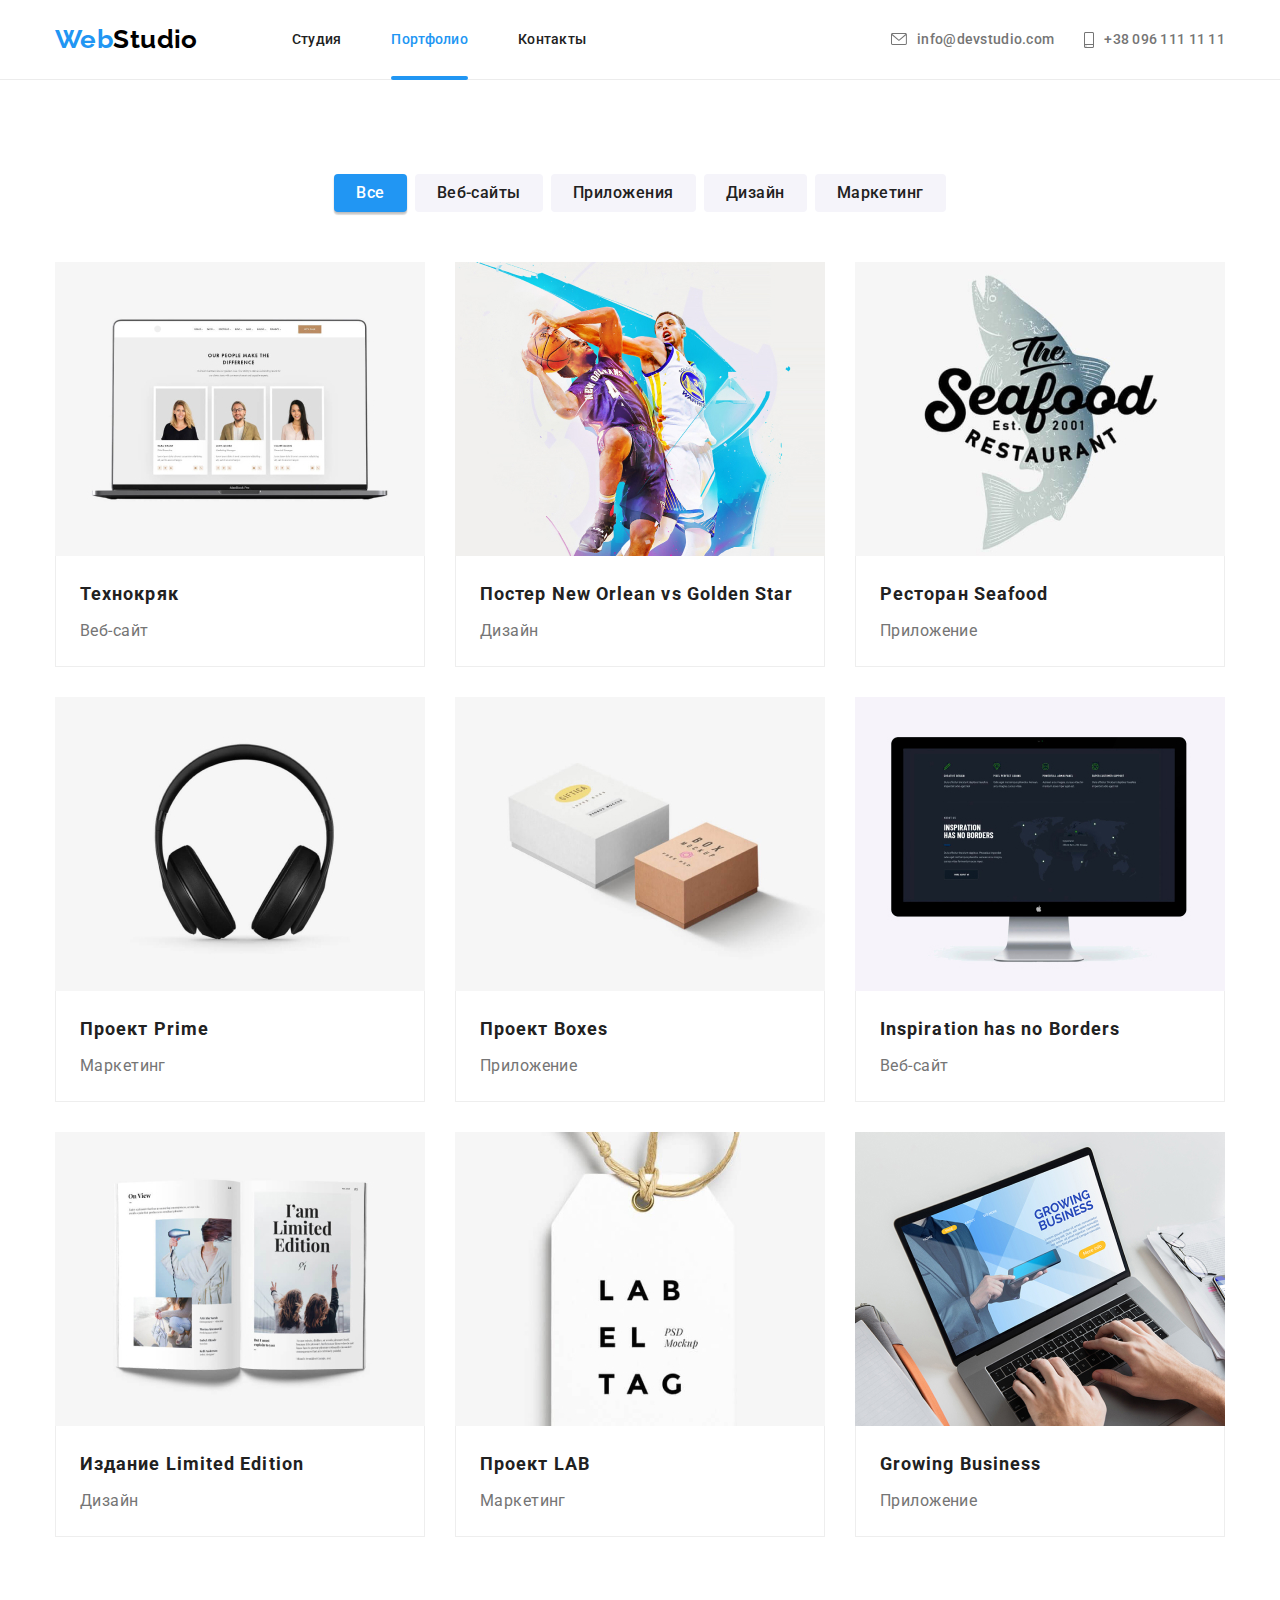
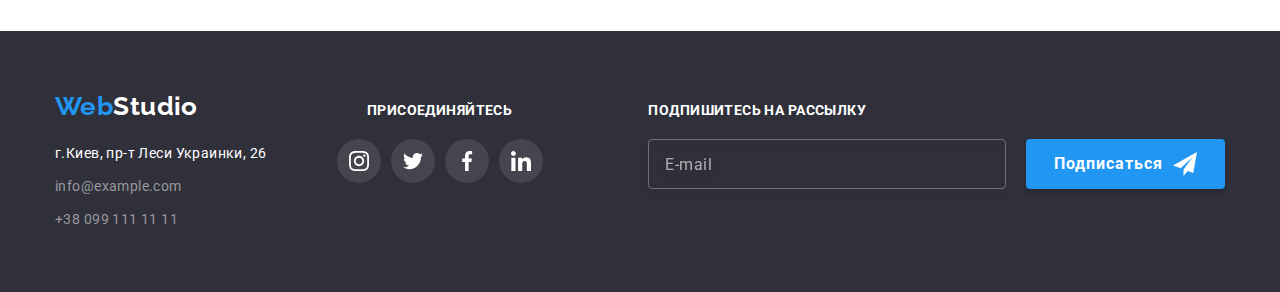
==== commit 743ae6b1: "vol-1.2" ====
--- a/portfolio.html
+++ b/portfolio.html
@@ -21,43 +21,80 @@
 
   <body>
     <!-- Шапка сайта -->
-    <header class="header">
-      <div class="container">
-        <nav class="header__navbar">
-          <a href="./index.html" class="logo"
-            >Web<span class="logo__focus-modificator">Studio</span></a
-          >
-          <ul class="header__list">
-            <li class="header__item">
-              <a href="./index.html" class="header__link ">Студия</a>
-            </li>
-
-            <li class="header__item">
-              <a href="./portfolio.html" class="header__link header__current-link">Портфолио</a>
-            </li>
-            <li class="header__item">
-              <a href="#" class="header__link">Контакты</a>
-            </li>
-          </ul>
-        </nav>
-        <ul class="header__contacts">
-          <li>
-            <a href="mailto:info@devstudio.com" class="header__contacts-link">
-              <svg width="16" height="12" class="header__contacts-icon">
-                <use href="./images/icons.svg#icon-mail"></use></svg
-              >info@devstudio.com
-            </a>
+  <header class="header">
+    <div class="container">
+      <nav class="header__navbar">
+        <a href="./index.html" class="logo" data-menu-logo
+          >Web<span class="logo__focus-modificator">Studio</span></a
+        >
+        <button
+          type="button"
+          class="header__mobile-burger-menu"
+          data-menu-button
+          aria-expanded="false"
+          aria-controls="header__mobile-menu-container"
+        >
+          <svg width="40" height="40" aria-label="Переключатель мобильного меню">
+            <use
+              class="icon-close"
+              href="/images/icons.svg#icon-mobile-close"
+            ></use>
+            <use
+              class="icon-menu"
+              href="/images/icons.svg#icon-mobile-menu"
+            ></use>
+          </svg>
+        </button>
+
+        <div
+          class="header__mobile-menu-container"
+          data-menu
+          id="header__mobile-menu-container"
+        >
+        <ul class="header__list">
+          <li class="header__item">
+            <a href="./index.html" class="header__link "
+              >Студия</a
+            >
           </li>
-          <li>
-            <a href="tel:+380961111111" class="header__contacts-link">
-              <svg width="10" height="16" class="header__contacts-icon">
-                <use href="./images/icons.svg#icon-tel"></use></svg
-              >+38 096 111 11 11
-            </a>
+
+          <li class="header__item">
+            <a href="./portfolio.html" class="header__link header__current-link">Портфолио</a>
+          </li>
+          <li class="header__item">
+            <a href="#" class="header__link">Контакты</a>
           </li>
         </ul>
-      </div>
-    </header>
+      
+      <ul class="header__contacts">
+        <li>
+          <a href="mailto:info@devstudio.com" class="header__contacts-link">
+            <svg width="16" height="12" class="header__contacts-icon">
+              <use href="./images/icons.svg#icon-mail"></use></svg
+            >info@devstudio.com
+          </a>
+        </li>
+        <li>
+          <a href="tel:+380961111111" class="header__contacts-link">
+            <svg width="10" height="16" class="header__contacts-icon">
+              <use href="./images/icons.svg#icon-tel"></use></svg
+            >+38 096 111 11 11
+          </a>
+        </li>
+      </ul>  
+      <ul class="header__mobile-social-links">
+        <li ><a href="#" class="mobile-social-link">Instagram</a></li>
+        <li ><a href="#" class="mobile-social-link">Twitter</a></li>
+        <li ><a href="#" class="mobile-social-link">Facebook</a></li>
+        <li ><a href="#" class="mobile-social-link">LinkedIn</a></li>
+      </ul>
+
+        </div>
+
+        
+    </nav>
+    </div>
+  </header>
 
     <!-- Основной контент сайта-->
     <main>
@@ -480,5 +517,8 @@
         </div>
       </div>
     </footer>
+    <script src="./js/modal.js"></script>
+  <script src="./js/menu.js"></script>
+  
   </body>
 </html>
--- a/css/main.min.css
+++ b/css/main.min.css
@@ -1 +1 @@
-:root{--title-text-color: #212121;--logo-black-color: #000;--main-text-color: #757575;--blue-color: #2196f3;--blue-color-hover: #188ce8;--white-color: #fff;--secondary-background-color: #f5f4fa;--hero-background-color: #2f303a;--footer-background-color: #2f303a;--footer-contacts-text-color: rgba(255, 255, 255, 0.5);--filter-background-color: #f5f4fa;--portfolio-border-color: #eee;--light-gray-color: #afb1b8;--main-font: "Roboto", sans-serif;--timing-function: cubic-bezier(0.4, 0, 0.2, 1)}.visually-hidden{position:absolute;width:1px;height:1px;margin:-1px;border:0;padding:0;white-space:nowrap;-webkit-clip-path:inset(100%);clip-path:inset(100%);clip:rect(0 0 0 0);overflow:hidden}h1,h2,h3,h4,h5,h6,p,ul{margin:0;padding:0}img,svg{display:block;max-width:100%;height:auto}a{text-decoration:none;cursor:pointer}ul{list-style:none;padding-left:0;margin:0}button{display:block;margin:0 auto;cursor:pointer;border:none;border-radius:4px}.container{margin:0 auto;padding:0 15px}@media screen and (min-width: 480px){.container{width:480px}}@media screen and (min-width: 768px){.container{width:768px}}@media screen and (min-width: 1200px){.container{width:1200px}}.section{padding-top:60px;padding-bottom:60px}.section__background-modificator{background-color:var(--secondary-background-color)}@media screen and (min-width: 1200px){.section{padding-top:94px;padding-bottom:94px}}.section__padding-modificator{padding-top:0}body{background:var(--white-color);color:var(--main-text-color);font-family:var(--main-font);letter-spacing:.03em;font-size:14px}.section-title-h2{font-size:28px;line-height:1.17;margin-bottom:30px;font-weight:700;text-align:center;color:var(--title-text-color);justify-content:center}@media screen and (min-width: 1200px){.section-title-h2{margin-bottom:50px;font-size:36px;line-height:1.16}}.backdrop.is-hidden{opacity:0;pointer-events:none;visibility:hidden}.backdrop.is-hidden .modal{transform:scale(1.2)}.backdrop{position:fixed;top:0;left:0;height:100%;width:100%;visibility:visible;display:flex;align-items:center;justify-content:center;background-color:rgba(0,0,0,.2);opacity:1;transition:opacity 250ms var(--timing-function),visibility 250ms cubic-bezier(0.4, 0, 0.2, 1)}.modal{position:relative;width:450px;height:609px;transform:scale(1);background-color:var(--white-color);box-shadow:0px 1px 3px rgba(0,0,0,.12),0px 1px 1px rgba(0,0,0,.14),0px 2px 1px rgba(0,0,0,.2);border-radius:4px;transition:transform 250ms cubic-bezier(0.4, 0, 0.2, 1)}@media screen and (min-width: 1200px){.modal{width:528px;height:581px}}.modal__title{font-family:var(--main-font);font-weight:700;font-size:20px;line-height:23px;text-align:center;letter-spacing:.03em;color:var(--title-text-color);margin-bottom:12px}.modal__button-close{position:absolute;top:8px;right:8px;display:flex;justify-content:center;align-items:center;width:30px;height:30px;background-color:var(--white-color);border:2px solid rgba(0,0,0,.1);border-radius:50%;cursor:pointer;fill:currentColor;transition:color 250ms cubic-bezier(0.4, 0, 0.2, 1)}.modal__button-close:hover,.modal__button-close:focus{color:var(--blue-color)}.modal__container{display:flex;flex-direction:column;padding:40px}.modal__form{display:flex;flex-direction:column}.modal__form .modal__input-label{display:flex;flex-direction:column;gap:4px;margin-bottom:10px;font-family:var(--main-font);font-size:12px;line-height:1.16;letter-spacing:.01em;color:var(--main-text-color)}.modal__form-input{width:100%;border:1px solid rgba(33,33,33,.2);border-radius:4px;transition:border 250ms cubic-bezier(0.4, 0, 0.2, 1)}.modal__form-input:hover,.modal__form-input:focus{border:1px solid var(--blue-color);outline:none}.modal__form-input:hover+.modal__input-icon,.modal__form-input:focus+.modal__input-icon{color:var(--blue-color)}.modal__input-div .modal__form-input{height:40px;padding-left:42px}.modal__input-div{position:relative;display:flex;align-items:center;color:var(--title-text-color);transition:color 250ms cubic-bezier(0.4, 0, 0.2, 1)}.modal__input-div:hover,.modal__input-div:focus{color:var(--blue-color)}.modal__form .modal__input-icon{position:absolute;margin-left:12px;fill:currentColor;transition:color 250ms cubic-bezier(0.4, 0, 0.2, 1)}.modal__input-textarea.modal__form-input{padding:12px 16px;resize:none;height:120px}.modal__input-textarea.modal__form-input::-moz-placeholder{font-size:12px;line-height:1.17;letter-spacing:.01em;color:rgba(117,117,117,.5)}.modal__input-textarea.modal__form-input:-ms-input-placeholder{font-size:12px;line-height:1.17;letter-spacing:.01em;color:rgba(117,117,117,.5)}.modal__input-textarea.modal__form-input::placeholder{font-size:12px;line-height:1.17;letter-spacing:.01em;color:rgba(117,117,117,.5)}.modal__checkbox{position:absolute;-webkit-appearance:none;-moz-appearance:none;appearance:none}.modal__checkbox-terms{position:relative;display:flex;flex-direction:row;justify-content:center;align-items:center;font-family:var(--main-font);line-height:1.71;margin-top:10px;margin-bottom:30px;color:#757575}.modal__checkbox-icon{display:inline-block;width:16px;height:15px;border:2px solid #212121;border-radius:2px;margin-right:7px;color:var(--title-text-color)}.modal__checkbox:checked+.modal__checkbox-icon{background-image:url(../images/checked.svg);background-position:center;background-repeat:no-repeat;background-color:var(--blue-color);background-origin:border-box;border-color:var(--blue-color);fill:var(--white-color)}.modal__checkbox-terms-link{color:var(--blue-color);text-decoration:underline}.modal__button-container{display:flex;justify-content:center;align-items:center}.modal__button-container .footer__submit-button{padding:10px 55px}@media screen and (max-width: 1199px){.footer__subscribe-form{width:100%}}@media screen and (min-width: 1200px){.footer__subscribe-form{margin-left:auto}}.footer__signup-form{display:flex;flex-direction:column;gap:20px}@media screen and (min-width: 768px)and (max-width: 1199px){.footer__signup-form{align-items:center}}@media screen and (min-width: 1200px){.footer__signup-form{gap:20px;flex-direction:row}}.footer__signup-form input:focus{border:1px solid var(--blue-color)}.footer__email-input{height:50px;width:100%;font-size:16px;line-height:1.25;letter-spacing:.03em;border:1px solid rgba(255,255,255,.3);filter:drop-shadow(0px 4px 4px rgba(0, 0, 0, 0.15));border-radius:4px;color:var(--white-color);padding-left:16px;background:rgba(0,0,0,0)}@media screen and (min-width: 768px){.footer__email-input{width:450px}}@media screen and (min-width: 1200px){.footer__email-input{width:358px}}.footer__email-input::-moz-placeholder{font-family:var(--main-font);font-size:16px;line-height:1.25;letter-spacing:.03em;color:rgba(255,255,255,.6)}.footer__email-input:-ms-input-placeholder{font-family:var(--main-font);font-size:16px;line-height:1.25;letter-spacing:.03em;color:rgba(255,255,255,.6)}.footer__email-input::placeholder{font-family:var(--main-font);font-size:16px;line-height:1.25;letter-spacing:.03em;color:rgba(255,255,255,.6)}.footer__submit-button{display:flex;justify-content:center;align-items:center;gap:10px;max-width:200px;font-family:var(--main-font);font-weight:700;font-size:16px;line-height:1.88;letter-spacing:.06em;padding:10px 28px;cursor:pointer;border:none;background-color:var(--blue-color);box-shadow:0px 4px 4px rgba(0,0,0,.15);border-radius:4px;color:var(--white-color);transition:background-color 250ms cubic-bezier(0.4, 0, 0.2, 1)}.footer__submit-button:hover,.footer__submit-button:focus{background-color:var(--blue-color-hover)}.footer__subscribe-form svg{fill:currentColor}.logo{font-family:"Raleway",sans-serif;font-weight:700;font-size:24px;line-height:1.16;color:var(--blue-color);text-decoration:none}.logo__focus-modificator{color:var(--logo-black-color)}.logo__focus-footer-modificator{color:var(--white-color)}@media screen and (min-width: 768px){.logo{font-size:24px;line-height:1.16}}@media screen and (min-width: 1200px){.logo{font-size:26px;line-height:1.2}}.header{position:relative;border-bottom:1px solid #ececec;display:flex;height:80px}.header .container{display:flex;justify-content:space-between;align-items:center}.header__navbar{display:flex;align-items:center}@media screen and (min-width: 768px){.header__navbar{gap:88px}}@media screen and (min-width: 1200px){.header__navbar{gap:94px}}.header__list{display:none}@media screen and (min-width: 768px){.header__list{display:flex}.header__list .header__item{position:relative;height:79px;display:flex;align-items:center}.header__list .header__link{font-weight:500;font-size:14px;line-height:1.14;letter-spacing:.02em;color:var(--title-text-color);text-decoration:none;padding:32px 0;transition:color 250ms var(--timing-function)}.header__list .header__link:hover,.header__list .header__link:focus{color:var(--blue-color)}.header__list .header__link::after{position:absolute;bottom:-1px;left:0;content:"";width:100%;height:4px;border-radius:2px;background-color:var(--blue-color);pointer-events:none;opacity:0}.header__list .header__link.header__current-link{color:var(--blue-color)}.header__list .header__link.header__current-link::after{opacity:1}}@media screen and (min-width: 768px){.header__list{display:flex;gap:50px}}.header__contacts{display:none}@media screen and (min-width: 768px){.header__contacts{display:flex;gap:10px;flex-direction:column}.header__contacts .header__contacts-link{display:flex;align-items:center;gap:10px;color:var(--main-text-color);font-weight:500;font-size:14px;line-height:1.14;letter-spacing:.02em;transition:color 250ms var(--timing-function)}.header__contacts .header__contacts-link:hover,.header__contacts .header__contacts-link:focus{color:var(--blue-color)}.header__contacts .header__contacts-icon{fill:currentColor}}@media screen and (min-width: 1200px){.header__contacts{display:flex;flex-direction:row;margin-left:auto;gap:50px}.header__contacts .header__contacts-link{display:flex;align-items:center;gap:10px;color:var(--main-text-color);font-weight:500;font-size:14px;line-height:1.14;letter-spacing:.02em;padding:32px 0;transition:color 250ms var(--timing-function)}.header__contacts .header__contacts-link:hover,.header__contacts .header__contacts-link:focus{color:var(--blue-color)}.header__contacts .header__contacts-icon{fill:currentColor}}.hero{padding-top:118px;padding-bottom:118px;margin:0 auto;text-align:center;background-color:var(--hero-background-color);background-repeat:no-repeat;background-position:center;background-size:cover;background-image:linear-gradient(to right, rgba(47, 48, 58, 0.4), rgba(47, 48, 58, 0.4)),url(../images/mobile/hero-background.jpg)}@media screen and (min-width: 768px){.hero{background-image:linear-gradient(to right, rgba(47, 48, 58, 0.4), rgba(47, 48, 58, 0.4)),url(../images/tablet/hero-background.jpg)}}@media screen and (min-width: 1200px){.hero{padding-top:200px;padding-bottom:200px;height:600px;max-width:1600px;background-image:linear-gradient(to right, rgba(47, 48, 58, 0.4), rgba(47, 48, 58, 0.4)),url(../images/desktop/hero-background.jpg)}}.hero__title{font-weight:900;font-size:26px;line-height:1.62;letter-spacing:.06em;text-transform:uppercase;color:var(--white-color);margin-bottom:30px}@media screen and (min-width: 1200px){.hero__title{font-weight:900;font-size:44px;line-height:1.36}}.hero__button{min-width:200px;min-height:50px;padding:10px 32px;font-family:var(--main-font);font-weight:700;font-size:16px;line-height:1.88;text-align:center;letter-spacing:.06em;background-color:var(--blue-color);color:var(--white-color);transition:background-color 250ms var(--timing-function)}.hero__button__button:hover,.hero__button__button:focus{background-color:var(--blue-color-hover)}@media screen and (max-width: 1199px){.expertise-section{display:none}}.expertise{display:none}@media screen and (min-width: 1200px){.expertise{display:flex;gap:30px}.expertise__img{display:flex;width:370px}.expertise__item{position:relative}.expertise__zone{position:absolute;display:flex;align-items:center;justify-content:center;bottom:0;left:0;content:"";width:100%;height:70px;background-color:rgba(47,48,58,.8)}.expertise__text{text-align:center;color:var(--white-color);font-family:var(--main-font);font-weight:700;line-height:1.14;text-transform:uppercase}}.advantages{display:flex;gap:30px;justify-content:space-between;flex-direction:column}@media screen and (min-width: 768px)and (max-width: 1199px){.advantages{flex-direction:row;flex-wrap:wrap}}@media screen and (min-width: 1200px){.advantages{flex-direction:row}}@media screen and (min-width: 768px)and (max-width: 1199px){.advantages__item{flex-basis:calc((100% - 30px)/2)}}.advantages__icon{display:flex;justify-content:center;align-items:center;height:120px;width:100%;padding:25px 0;background-color:var(--filter-background-color);margin-bottom:30px}.advantages__title{font-weight:700;font-size:14px;line-height:1.14;text-transform:uppercase;color:var(--title-text-color);margin-bottom:10px}.advantages__text{color:var(--main-text-color);font-size:14px;line-height:1.71}.team{display:flex;gap:30px;flex-direction:column}@media screen and (min-width: 768px)and (max-width: 1199px){.team{flex-direction:row;flex-wrap:wrap}}@media screen and (min-width: 1200px){.team{flex-direction:row}}.team__box{background-color:var(--white-color);box-shadow:0px 1px 3px rgba(0,0,0,.12),0px 1px 1px rgba(0,0,0,.14),0px 2px 1px rgba(0,0,0,.2);border-radius:0px 0px 4px 4px}@media screen and (min-width: 768px)and (max-width: 1199px){.team__box{flex-basis:calc((100% - 30px)/2)}}@media screen and (min-width: 1200px){.team__box{width:270px}}.team__box>img{min-width:450px;max-height:460px}@media screen and (min-width: 768px){.team__box>img{width:354px;height:374px}}@media screen and (min-width: 1200px){.team__box>img{width:270px;height:260px}}.team__info-container{text-align:center;padding:30px 0}.team__member{font-weight:500;font-size:16px;line-height:1.18;margin-bottom:10px;text-align:center;color:var(--title-text-color)}.team__position{font-size:16px;line-height:1.18;text-align:center;color:var(--main-text-color)}.team__icons-social{display:flex;justify-content:center;gap:10px;margin-top:16px}.team__specific-icon-social{width:44px;height:44px}.team__link{width:44px;height:44px;border-radius:50%;color:var(--light-gray-color);display:flex;justify-content:center;align-items:center;fill:currentColor;transition:background-color 250ms var(--timing-function),color 250ms var(--timing-function)}.team__link:focus,.team__link:hover{background-color:var(--blue-color);color:var(--white-color)}.clients{display:flex;justify-content:center;align-items:center;gap:30px;flex-direction:row;flex-wrap:wrap}.clients__link{width:210px;height:90px;color:var(--light-gray-color);display:flex;justify-content:center;align-items:center;border:1px solid var(--light-gray-color);border-radius:4px;transition:border-color 250ms var(--timing-function),color 250ms var(--timing-function)}.clients__link:hover,.clients__link:focus{color:var(--blue-color);border-color:var(--blue-color)}@media screen and (min-width: 768px){.clients__link{width:220px;height:90px}}@media screen and (min-width: 1200px){.clients__link{width:170px;height:90px}}.clients__icon{width:106px;height:60px;fill:currentColor}.portfolio__cards{display:flex;gap:30px;flex-direction:column}@media screen and (min-width: 768px){.portfolio__cards{flex-direction:row;flex-wrap:wrap}}@media screen and (min-width: 1200px){.portfolio__cards{flex-direction:row;align-items:center;flex-wrap:wrap}}.portfolio__item{position:relative}@media screen and (min-width: 768px)and (max-width: 1199px){.portfolio__item{flex-basis:calc((100% - 30px)/2);width:354px}}@media screen and (min-width: 1200px){.portfolio__item{width:370px}}.portfolio__link{display:flex;flex-direction:column;cursor:pointer;transition:box-shadow 250ms var(--timing-function)}.portfolio__link:hover,.portfolio__link:focus{box-shadow:0px 1px 1px rgba(0,0,0,.12),0px 4px 4px rgba(0,0,0,.06),1px 4px 6px rgba(0,0,0,.16)}.portfolio__img{display:block;overflow:hidden}@media screen and (min-width: 480px){.portfolio__img{width:480px}}@media screen and (min-width: 768px){.portfolio__img{width:354px}}@media screen and (min-width: 1200px){.portfolio__img{width:370px}}.portfolio__link-container{position:relative;overflow:hidden}.portfolio__hover-container{position:absolute;display:flex;align-items:center;justify-content:center;top:0;left:0;content:"";width:100%;height:100%;background-color:rgba(33,150,243,.9);transform:translateY(calc(100% + 1px));transition:opacity 250ms var(--timing-function),transform 250ms var(--timing-function)}.portfolio__link:hover .portfolio__hover-container,.portfolio__link:focus .portfolio__hover-container{transform:translateY(0)}.portfolio__item-text-area{display:flex;flex-direction:column;padding:20px 24px;border:1px solid var(--portfolio-border-color);border-top:none}@media screen and (min-width: 768px)and (max-width: 1199px){.portfolio__item-text-area--modificator{height:147px}}.portfolio__hover-text{text-align:center;color:var(--white-color);font-family:var(--main-font);font-size:18px;line-height:1.56;text-decoration:none;padding-right:24px;padding-left:24px}.portfolio__title{font-weight:700;font-size:18px;line-height:2;letter-spacing:.06em;margin-bottom:4px;color:var(--title-text-color)}.portfolio__text{font-size:16px;line-height:1.88;color:var(--main-text-color)}.portfolio__radio-buttons{display:flex;justify-content:flex-start;grid-gap:8px;grid-row-gap:15px;flex-wrap:wrap;margin-bottom:40px}@media screen and (min-width: 1200px){.portfolio__radio-buttons{grid-gap:0;grid-row-gap:0;gap:8px;justify-content:center;margin-bottom:50px}}.portfolio__radio-button{background-color:var(--filter-background-color);color:var(--title-text-color);padding:6px 22px;font-family:var(--main-font);font-weight:500;font-size:16px;line-height:1.62;border-color:var(--filter-background-color);text-align:center;letter-spacing:.03em;transition:background-color 250ms var(--timing-function),color 250ms var(--timing-function),box-shadow 250ms var(--timing-function)}.portfolio__radio-button.active{background-color:var(--blue-color);color:var(--white-color);box-shadow:0px 3px 1px rgba(0,0,0,.1),0px 1px 2px rgba(0,0,0,.08),0px 2px 2px rgba(0,0,0,.12)}.portfolio__radio-button:hover,.portfolio__radio-button:focus{background-color:var(--blue-color);color:var(--white-color);box-shadow:0px 3px 1px rgba(0,0,0,.1),0px 1px 2px rgba(0,0,0,.08),0px 2px 2px rgba(0,0,0,.12)}.footer{background-color:var(--footer-background-color);padding:60px 0}.footer .container{display:flex;flex-direction:column;align-items:center}@media screen and (max-width: 1199px){.footer .container{gap:50px}}@media screen and (min-width: 768px)and (max-width: 1199px){.footer .container{width:768px;flex-direction:row;flex-wrap:wrap;justify-content:space-around;align-items:baseline}}@media screen and (min-width: 1200px){.footer .container{width:1200px;flex-direction:row;align-items:baseline}}.footer__logo-contacts-container{display:flex;flex-direction:column}@media screen and (max-width: 1200px){.footer__logo-contacts-container{align-items:center}}@media screen and (max-width: 1200px){.footer__contacts-container{text-align:center}}.footer__contacts{display:flex;flex-direction:column;gap:9px;margin-top:20px;text-decoration:none;line-height:1.71;font-style:normal;transition:color 250ms var(--timing-function)}.footer__adress{color:var(--white-color)}.footer__mail,.footer__tel{color:var(--footer-contacts-text-color);transition:color 250ms var(--timing-function)}.footer__adress:hover,.footer__mail:hover,.footer__tel:hover,.footer__adress:focus,.footer__mail:focus,.footer__tel:focus{color:var(--blue-color)}.footer__social-block{text-align:center}@media screen and (min-width: 1200px){.footer__social-block{margin-left:70px}}.footer__icons-social{display:flex;gap:10px}.footer__icons-social svg{fill:var(--white-color)}.footer__icon-social{display:flex;justify-content:center;align-items:center;width:44px;height:44px;background-color:rgba(255,255,255,.1);border-radius:50%;transition:background-color 250ms var(--timing-function)}.footer__icon-social:focus,.footer__icon-social:hover{background-color:var(--blue-color)}.footer__social-title{margin-bottom:20px;font-weight:700;line-height:1.14;text-transform:uppercase;color:var(--white-color)}@media screen and (max-width: 1200px){.footer__social-title{text-align:center}}/*# sourceMappingURL=main.min.css.map */+:root{--title-text-color: #212121;--logo-black-color: #000;--main-text-color: #757575;--blue-color: #2196f3;--blue-color-hover: #188ce8;--white-color: #fff;--secondary-background-color: #f5f4fa;--hero-background-color: #2f303a;--footer-background-color: #2f303a;--footer-contacts-text-color: rgba(255, 255, 255, 0.5);--filter-background-color: #f5f4fa;--portfolio-border-color: #eee;--light-gray-color: #afb1b8;--main-font: "Roboto", sans-serif;--timing-function: cubic-bezier(0.4, 0, 0.2, 1)}.visually-hidden{position:absolute;width:1px;height:1px;margin:-1px;border:0;padding:0;white-space:nowrap;-webkit-clip-path:inset(100%);clip-path:inset(100%);clip:rect(0 0 0 0);overflow:hidden}h1,h2,h3,h4,h5,h6,p,ul{margin:0;padding:0}img{display:block;max-width:100%;height:auto}a{text-decoration:none;cursor:pointer}ul{list-style:none;padding-left:0;margin:0}button{display:block;margin:0 auto;cursor:pointer;border:none;border-radius:4px}.container{margin:0 auto;padding:0 15px}@media screen and (min-width: 480px){.container{width:480px}}@media screen and (min-width: 768px){.container{width:768px}}@media screen and (min-width: 1200px){.container{width:1200px}}.section{padding-top:60px;padding-bottom:60px}.section__background-modificator{background-color:var(--secondary-background-color)}@media screen and (min-width: 1200px){.section{padding-top:94px;padding-bottom:94px}}.section__padding-modificator{padding-top:0}body{background:var(--white-color);color:var(--main-text-color);font-family:var(--main-font);letter-spacing:.03em;font-size:14px}body.modal-open{overflow:hidden}.section-title-h2{font-size:28px;line-height:1.17;margin-bottom:30px;font-weight:700;text-align:center;color:var(--title-text-color);justify-content:center}@media screen and (min-width: 1200px){.section-title-h2{margin-bottom:50px;font-size:36px;line-height:1.16}}.backdrop.is-hidden{opacity:0;pointer-events:none;visibility:hidden}.backdrop.is-hidden .modal{transform:scale(1.2)}.backdrop{overflow-y:scroll;position:fixed;top:0;left:0;height:100%;width:100%;visibility:visible;background-color:rgba(0,0,0,.2);opacity:1;transition:opacity 250ms var(--timing-function),visibility 250ms cubic-bezier(0.4, 0, 0.2, 1)}@media screen and (min-width: 480px){.backdrop{display:flex;align-items:center;justify-content:center}}.modal{position:relative;margin:95px 15px;transform:scale(1);background-color:var(--white-color);box-shadow:0px 1px 3px rgba(0,0,0,.12),0px 1px 1px rgba(0,0,0,.14),0px 2px 1px rgba(0,0,0,.2);border-radius:4px;transition:transform 250ms cubic-bezier(0.4, 0, 0.2, 1)}@media screen and (min-width: 480px){.modal{width:450px;height:609px;margin:0}}@media screen and (min-width: 1200px){.modal{width:528px;height:581px}}.modal__title{font-family:var(--main-font);font-weight:700;font-size:20px;line-height:23px;text-align:center;letter-spacing:.03em;color:var(--title-text-color);margin-bottom:12px}.modal__button-close{position:absolute;top:8px;right:8px;display:flex;justify-content:center;align-items:center;width:30px;height:30px;background-color:var(--white-color);border:2px solid rgba(0,0,0,.1);border-radius:50%;cursor:pointer;fill:currentColor;transition:color 250ms cubic-bezier(0.4, 0, 0.2, 1)}.modal__button-close:hover,.modal__button-close:focus{color:var(--blue-color)}.modal__container{display:flex;flex-direction:column;padding:40px}.modal__form{display:flex;flex-direction:column}.modal__form .modal__input-label{display:flex;flex-direction:column;gap:4px;margin-bottom:10px;font-family:var(--main-font);font-size:12px;line-height:1.16;letter-spacing:.01em;color:var(--main-text-color)}.modal__form-input{width:100%;border:1px solid rgba(33,33,33,.2);border-radius:4px;transition:border 250ms cubic-bezier(0.4, 0, 0.2, 1)}.modal__form-input:hover,.modal__form-input:focus{border:1px solid var(--blue-color);outline:none}.modal__form-input:hover+.modal__input-icon,.modal__form-input:focus+.modal__input-icon{color:var(--blue-color)}.modal__input-div .modal__form-input{height:40px;padding-left:42px}.modal__input-div{position:relative;display:flex;align-items:center;color:var(--title-text-color);transition:color 250ms cubic-bezier(0.4, 0, 0.2, 1)}.modal__input-div:hover,.modal__input-div:focus{color:var(--blue-color)}.modal__form .modal__input-icon{position:absolute;margin-left:12px;fill:currentColor;transition:color 250ms cubic-bezier(0.4, 0, 0.2, 1)}.modal__input-textarea.modal__form-input{padding:12px 16px;resize:none;height:120px}.modal__input-textarea.modal__form-input::-moz-placeholder{font-size:12px;line-height:1.17;letter-spacing:.01em;color:rgba(117,117,117,.5)}.modal__input-textarea.modal__form-input:-ms-input-placeholder{font-size:12px;line-height:1.17;letter-spacing:.01em;color:rgba(117,117,117,.5)}.modal__input-textarea.modal__form-input::placeholder{font-size:12px;line-height:1.17;letter-spacing:.01em;color:rgba(117,117,117,.5)}.modal__checkbox{position:absolute;-webkit-appearance:none;-moz-appearance:none;appearance:none}.modal__checkbox-terms{position:relative;display:flex;flex-direction:row;justify-content:center;align-items:center;font-family:var(--main-font);line-height:1.71;margin-top:10px;margin-bottom:30px;color:#757575}.modal__checkbox-icon{display:inline-block;width:16px;height:15px;border:2px solid #212121;border-radius:2px;margin-right:7px;color:var(--title-text-color)}.modal__checkbox:checked+.modal__checkbox-icon{background-image:url(../images/checked.svg);background-position:center;background-repeat:no-repeat;background-color:var(--blue-color);background-origin:border-box;border-color:var(--blue-color);fill:var(--white-color)}.modal__checkbox-terms-link{color:var(--blue-color);text-decoration:underline}.modal__button-container{display:flex;justify-content:center;align-items:center}.modal__button-container .footer__submit-button{padding:10px 55px}@media screen and (max-width: 1199px){.footer__subscribe-form{width:100%}}@media screen and (min-width: 1200px){.footer__subscribe-form{margin-left:auto}}.footer__signup-form{display:flex;flex-direction:column;gap:20px}@media screen and (min-width: 768px)and (max-width: 1199px){.footer__signup-form{align-items:center}}@media screen and (min-width: 1200px){.footer__signup-form{gap:20px;flex-direction:row}}.footer__signup-form input:focus{border:1px solid var(--blue-color)}.footer__email-input{height:50px;width:100%;font-size:16px;line-height:1.25;letter-spacing:.03em;border:1px solid rgba(255,255,255,.3);filter:drop-shadow(0px 4px 4px rgba(0, 0, 0, 0.15));border-radius:4px;color:var(--white-color);padding-left:16px;background:rgba(0,0,0,0)}@media screen and (min-width: 768px){.footer__email-input{width:450px}}@media screen and (min-width: 1200px){.footer__email-input{width:358px}}.footer__email-input::-moz-placeholder{font-family:var(--main-font);font-size:16px;line-height:1.25;letter-spacing:.03em;color:rgba(255,255,255,.6)}.footer__email-input:-ms-input-placeholder{font-family:var(--main-font);font-size:16px;line-height:1.25;letter-spacing:.03em;color:rgba(255,255,255,.6)}.footer__email-input::placeholder{font-family:var(--main-font);font-size:16px;line-height:1.25;letter-spacing:.03em;color:rgba(255,255,255,.6)}.footer__submit-button{display:flex;justify-content:center;align-items:center;gap:10px;max-width:200px;font-family:var(--main-font);font-weight:700;font-size:16px;line-height:1.88;letter-spacing:.06em;padding:10px 28px;cursor:pointer;border:none;background-color:var(--blue-color);box-shadow:0px 4px 4px rgba(0,0,0,.15);border-radius:4px;color:var(--white-color);transition:background-color 250ms cubic-bezier(0.4, 0, 0.2, 1)}.footer__submit-button:hover,.footer__submit-button:focus{background-color:var(--blue-color-hover)}.footer__subscribe-form svg{fill:currentColor}.logo{font-family:"Raleway",sans-serif;font-weight:700;font-size:24px;line-height:1.16;color:var(--blue-color);text-decoration:none;opacity:1}.logo__focus-modificator{color:var(--logo-black-color)}.logo__focus-footer-modificator{color:var(--white-color)}@media screen and (min-width: 768px){.logo{font-size:24px;line-height:1.16}}@media screen and (min-width: 1200px){.logo{font-size:26px;line-height:1.2}}.logo.hidden{opacity:0}.header{position:relative;border-bottom:1px solid #ececec;display:flex;height:80px}@media screen and (max-width: 768px){.header .container{width:100%}}.header__navbar{display:flex;align-items:center;height:100%}@media screen and (max-width: 768px){.header__navbar{width:100%;justify-content:space-between}}@media screen and (min-width: 768px)and (max-width: 1199px){.header__navbar{justify-content:space-between}}@media screen and (min-width: 1200px){.header__navbar{gap:94px}}.header__list{display:flex}@media screen and (max-width: 768px){.header__list{flex-direction:column;gap:32px;align-items:flex-start;padding-left:40px;top:-32px;position:absolute}}.header__list .header__link{font-weight:500;font-size:40px;line-height:1.175;letter-spacing:.02em;color:var(--title-text-color);text-decoration:none}.header__list .header__link:hover,.header__list .header__link:focus{color:var(--blue-color)}.header__list .header__link.header__current-link{color:var(--blue-color)}@media screen and (min-width: 768px){.header__list{display:flex;gap:50px}.header__list .header__item{position:relative;height:79px;display:flex;align-items:center}.header__list .header__link{font-size:14px;line-height:1.14;padding:32px 0;transition:color 250ms var(--timing-function)}.header__list .header__link::after{position:absolute;bottom:-1px;left:0;content:"";width:100%;height:4px;border-radius:2px;background-color:var(--blue-color);pointer-events:none;opacity:0}.header__list .header__link.header__current-link{color:var(--blue-color)}.header__list .header__link.header__current-link::after{opacity:1}}.header__contacts{display:flex}@media screen and (max-width: 767px){.header__contacts{flex-direction:column-reverse;gap:32px;align-items:flex-start;padding-left:40px;top:522px;position:absolute}.header__contacts .header__contacts-icon{display:none}.header__contacts .header__contacts-link{color:var(--main-text-color);font-weight:500;font-size:24px;line-height:1.17;letter-spacing:.02em;color:var(--main-text-color)}.header__contacts .header__contacts-link:hover,.header__contacts .header__contacts-link:focus{color:var(--blue-color)}.header__contacts li:last-child .header__contacts-link{font-size:34px;color:var(--blue-color)}}@media screen and (min-width: 768px){.header__contacts{gap:10px;flex-direction:column}.header__contacts .header__contacts-link{display:flex;align-items:center;gap:10px;color:var(--main-text-color);font-weight:500;font-size:14px;line-height:1.14;letter-spacing:.02em;transition:color 250ms var(--timing-function)}.header__contacts .header__contacts-link:hover,.header__contacts .header__contacts-link:focus{color:var(--blue-color)}.header__contacts .header__contacts-icon{fill:currentColor}}@media screen and (min-width: 1200px){.header__contacts{display:flex;flex-direction:row;margin-left:auto;gap:30px}.header__contacts .header__contacts-link{display:flex;align-items:center;gap:10px;color:var(--main-text-color);font-weight:500;font-size:14px;line-height:1.14;letter-spacing:.02em;padding:32px 0;transition:color 250ms var(--timing-function)}.header__contacts .header__contacts-link:hover,.header__contacts .header__contacts-link:focus{color:var(--blue-color)}.header__contacts .header__contacts-icon{fill:currentColor}}.header__mobile-social-links{display:none}@media screen and (max-width: 768px){.header__mobile-social-links{position:absolute;display:flex;padding-left:40px;top:666px}.header__mobile-social-links .mobile-social-link{font-weight:500;font-size:18px;line-height:1.22;letter-spacing:.02em;color:var(--blue-color)}.header__mobile-social-links li:not(:first-child){padding-left:10px}.header__mobile-social-links li:not(:last-child){padding-right:10px;border-right:1px solid var(--light-gray-color)}}.hero{padding-top:118px;padding-bottom:118px;margin:0 auto;text-align:center;background-color:var(--hero-background-color);background-repeat:no-repeat;background-position:center;background-size:cover;background-image:linear-gradient(to right, rgba(47, 48, 58, 0.4), rgba(47, 48, 58, 0.4)),url(../images/mobile/hero-background.jpg)}@media screen and (min-width: 768px){.hero{background-image:linear-gradient(to right, rgba(47, 48, 58, 0.4), rgba(47, 48, 58, 0.4)),url(../images/tablet/hero-background.jpg)}}@media screen and (min-width: 1200px){.hero{padding-top:200px;padding-bottom:200px;height:600px;max-width:1600px;background-image:linear-gradient(to right, rgba(47, 48, 58, 0.4), rgba(47, 48, 58, 0.4)),url(../images/desktop/hero-background.jpg)}}.hero__title{font-weight:900;font-size:26px;line-height:1.62;letter-spacing:.06em;text-transform:uppercase;color:var(--white-color);margin-bottom:30px}@media screen and (min-width: 1200px){.hero__title{font-weight:900;font-size:44px;line-height:1.36}}.hero__button{min-width:200px;min-height:50px;padding:10px 32px;font-family:var(--main-font);font-weight:700;font-size:16px;line-height:1.88;text-align:center;letter-spacing:.06em;background-color:var(--blue-color);color:var(--white-color);transition:background-color 250ms var(--timing-function)}.hero__button__button:hover,.hero__button__button:focus{background-color:var(--blue-color-hover)}@media screen and (max-width: 1199px){.expertise-section{display:none}}.expertise{display:none}@media screen and (min-width: 1200px){.expertise{display:flex;gap:30px}.expertise__img{display:flex;width:370px}.expertise__item{position:relative}.expertise__zone{position:absolute;display:flex;align-items:center;justify-content:center;bottom:0;left:0;content:"";width:100%;height:70px;background-color:rgba(47,48,58,.8)}.expertise__text{text-align:center;color:var(--white-color);font-family:var(--main-font);font-weight:700;line-height:1.14;text-transform:uppercase}}.advantages{display:flex;gap:30px;justify-content:space-between;flex-direction:column}@media screen and (min-width: 768px)and (max-width: 1199px){.advantages{flex-direction:row;flex-wrap:wrap}}@media screen and (min-width: 1200px){.advantages{flex-direction:row}}@media screen and (min-width: 768px)and (max-width: 1199px){.advantages__item{flex-basis:calc((100% - 30px)/2)}}.advantages__icon{display:flex;justify-content:center;align-items:center;height:120px;width:100%;padding:25px 0;background-color:var(--filter-background-color);margin-bottom:30px}.advantages__title{font-weight:700;font-size:14px;line-height:1.14;text-transform:uppercase;color:var(--title-text-color);margin-bottom:10px}.advantages__text{color:var(--main-text-color);font-size:14px;line-height:1.71}.team{display:flex;gap:30px;flex-direction:column}@media screen and (min-width: 768px)and (max-width: 1199px){.team{flex-direction:row;flex-wrap:wrap}}@media screen and (min-width: 1200px){.team{flex-direction:row}}.team__box{background-color:var(--white-color);box-shadow:0px 1px 3px rgba(0,0,0,.12),0px 1px 1px rgba(0,0,0,.14),0px 2px 1px rgba(0,0,0,.2);border-radius:0px 0px 4px 4px}@media screen and (min-width: 768px)and (max-width: 1199px){.team__box{flex-basis:calc((100% - 30px)/2)}}@media screen and (min-width: 1200px){.team__box{width:270px}}.team__box>img{min-width:450px;max-height:460px}@media screen and (min-width: 768px){.team__box>img{width:354px;height:374px}}@media screen and (min-width: 1200px){.team__box>img{width:270px;height:260px}}.team__info-container{text-align:center;padding:30px 0}.team__member{font-weight:500;font-size:16px;line-height:1.18;margin-bottom:10px;text-align:center;color:var(--title-text-color)}.team__position{font-size:16px;line-height:1.18;text-align:center;color:var(--main-text-color)}.team__icons-social{display:flex;justify-content:center;gap:10px;margin-top:16px}.team__specific-icon-social{width:44px;height:44px}.team__link{width:44px;height:44px;border-radius:50%;color:var(--light-gray-color);display:flex;justify-content:center;align-items:center;fill:currentColor;transition:background-color 250ms var(--timing-function),color 250ms var(--timing-function)}.team__link:focus,.team__link:hover{background-color:var(--blue-color);color:var(--white-color)}.clients{display:flex;justify-content:center;align-items:center;gap:30px;flex-direction:row;flex-wrap:wrap}.clients__link{width:210px;height:90px;color:var(--light-gray-color);display:flex;justify-content:center;align-items:center;border:1px solid var(--light-gray-color);border-radius:4px;transition:border-color 250ms var(--timing-function),color 250ms var(--timing-function)}.clients__link:hover,.clients__link:focus{color:var(--blue-color);border-color:var(--blue-color)}@media screen and (min-width: 768px){.clients__link{width:220px;height:90px}}@media screen and (min-width: 1200px){.clients__link{width:170px;height:90px}}.clients__icon{width:106px;height:60px;fill:currentColor}.portfolio__cards{display:flex;gap:30px;flex-direction:column}@media screen and (min-width: 768px){.portfolio__cards{flex-direction:row;flex-wrap:wrap}}@media screen and (min-width: 1200px){.portfolio__cards{flex-direction:row;align-items:center;flex-wrap:wrap}}.portfolio__item{position:relative}@media screen and (min-width: 768px)and (max-width: 1199px){.portfolio__item{flex-basis:calc((100% - 30px)/2);width:354px}}@media screen and (min-width: 1200px){.portfolio__item{width:370px}}.portfolio__link{display:flex;flex-direction:column;cursor:pointer;transition:box-shadow 250ms var(--timing-function)}.portfolio__link:hover,.portfolio__link:focus{box-shadow:0px 1px 1px rgba(0,0,0,.12),0px 4px 4px rgba(0,0,0,.06),1px 4px 6px rgba(0,0,0,.16)}.portfolio__img{display:block;overflow:hidden}@media screen and (min-width: 480px){.portfolio__img{width:480px}}@media screen and (min-width: 768px){.portfolio__img{width:354px}}@media screen and (min-width: 1200px){.portfolio__img{width:370px}}.portfolio__link-container{position:relative;overflow:hidden}.portfolio__hover-container{position:absolute;display:flex;align-items:center;justify-content:center;top:0;left:0;content:"";width:100%;height:100%;background-color:rgba(33,150,243,.9);transform:translateY(calc(100% + 1px));transition:opacity 250ms var(--timing-function),transform 250ms var(--timing-function)}.portfolio__link:hover .portfolio__hover-container,.portfolio__link:focus .portfolio__hover-container{transform:translateY(0)}.portfolio__item-text-area{display:flex;flex-direction:column;padding:20px 24px;border:1px solid var(--portfolio-border-color);border-top:none}@media screen and (min-width: 768px)and (max-width: 1199px){.portfolio__item-text-area--modificator{height:147px}}.portfolio__hover-text{text-align:center;color:var(--white-color);font-family:var(--main-font);font-size:18px;line-height:1.56;text-decoration:none;padding-right:24px;padding-left:24px}.portfolio__title{font-weight:700;font-size:18px;line-height:2;letter-spacing:.06em;margin-bottom:4px;color:var(--title-text-color)}.portfolio__text{font-size:16px;line-height:1.88;color:var(--main-text-color)}.portfolio__radio-buttons{display:flex;justify-content:flex-start;grid-gap:8px;grid-row-gap:15px;flex-wrap:wrap;margin-bottom:40px}@media screen and (min-width: 1200px){.portfolio__radio-buttons{grid-gap:0;grid-row-gap:0;gap:8px;justify-content:center;margin-bottom:50px}}.portfolio__radio-button{background-color:var(--filter-background-color);color:var(--title-text-color);padding:6px 22px;font-family:var(--main-font);font-weight:500;font-size:16px;line-height:1.62;border-color:var(--filter-background-color);text-align:center;letter-spacing:.03em;transition:background-color 250ms var(--timing-function),color 250ms var(--timing-function),box-shadow 250ms var(--timing-function)}.portfolio__radio-button.active{background-color:var(--blue-color);color:var(--white-color);box-shadow:0px 3px 1px rgba(0,0,0,.1),0px 1px 2px rgba(0,0,0,.08),0px 2px 2px rgba(0,0,0,.12)}.portfolio__radio-button:hover,.portfolio__radio-button:focus{background-color:var(--blue-color);color:var(--white-color);box-shadow:0px 3px 1px rgba(0,0,0,.1),0px 1px 2px rgba(0,0,0,.08),0px 2px 2px rgba(0,0,0,.12)}.footer{background-color:var(--footer-background-color);padding:60px 0}.footer .container{display:flex;flex-direction:column;align-items:center}@media screen and (max-width: 1199px){.footer .container{gap:50px}}@media screen and (min-width: 768px)and (max-width: 1199px){.footer .container{width:768px;flex-direction:row;flex-wrap:wrap;justify-content:space-around;align-items:baseline}}@media screen and (min-width: 1200px){.footer .container{width:1200px;flex-direction:row;align-items:baseline}}.footer__logo-contacts-container{display:flex;flex-direction:column}@media screen and (max-width: 1200px){.footer__logo-contacts-container{align-items:center}}@media screen and (max-width: 1200px){.footer__contacts-container{text-align:center}}.footer__contacts{display:flex;flex-direction:column;gap:9px;margin-top:20px;text-decoration:none;line-height:1.71;font-style:normal;transition:color 250ms var(--timing-function)}.footer__adress{color:var(--white-color)}.footer__mail,.footer__tel{color:var(--footer-contacts-text-color);transition:color 250ms var(--timing-function)}.footer__adress:hover,.footer__mail:hover,.footer__tel:hover,.footer__adress:focus,.footer__mail:focus,.footer__tel:focus{color:var(--blue-color)}.footer__social-block{text-align:center}@media screen and (min-width: 1200px){.footer__social-block{margin-left:70px}}.footer__icons-social{display:flex;gap:10px}.footer__icons-social svg{fill:var(--white-color)}.footer__icon-social{display:flex;justify-content:center;align-items:center;width:44px;height:44px;background-color:rgba(255,255,255,.1);border-radius:50%;transition:background-color 250ms var(--timing-function)}.footer__icon-social:focus,.footer__icon-social:hover{background-color:var(--blue-color)}.footer__social-title{margin-bottom:20px;font-weight:700;line-height:1.14;text-transform:uppercase;color:var(--white-color)}@media screen and (max-width: 1200px){.footer__social-title{text-align:center}}.header__mobile-burger-menu{display:inline-flex;margin:0;padding:0;border:none;background-color:rgba(0,0,0,0);fill:var(--title-text-color)}.header__mobile-burger-menu .icon-close{display:none;fill:var(--blue-color)}.header__mobile-burger-menu.is-open .icon-close{display:block}.header__mobile-burger-menu.is-open .icon-menu{display:none}@media screen and (min-width: 768px){.header__mobile-burger-menu{display:none}}@media screen and (max-width: 767px){.header__mobile-menu-container{display:none;position:absolute;top:100%;left:0;width:100%;height:100vh;background-color:#fff;text-align:center;font-size:20px}.header__mobile-menu-container.is-open{display:block;z-index:1}}@media screen and (min-width: 768px)and (max-width: 1200px){.header__mobile-menu-container{display:flex;align-items:center;gap:90px}}@media screen and (min-width: 1200px){.header__mobile-menu-container{display:flex;align-items:center;width:100%}}/*# sourceMappingURL=main.min.css.map */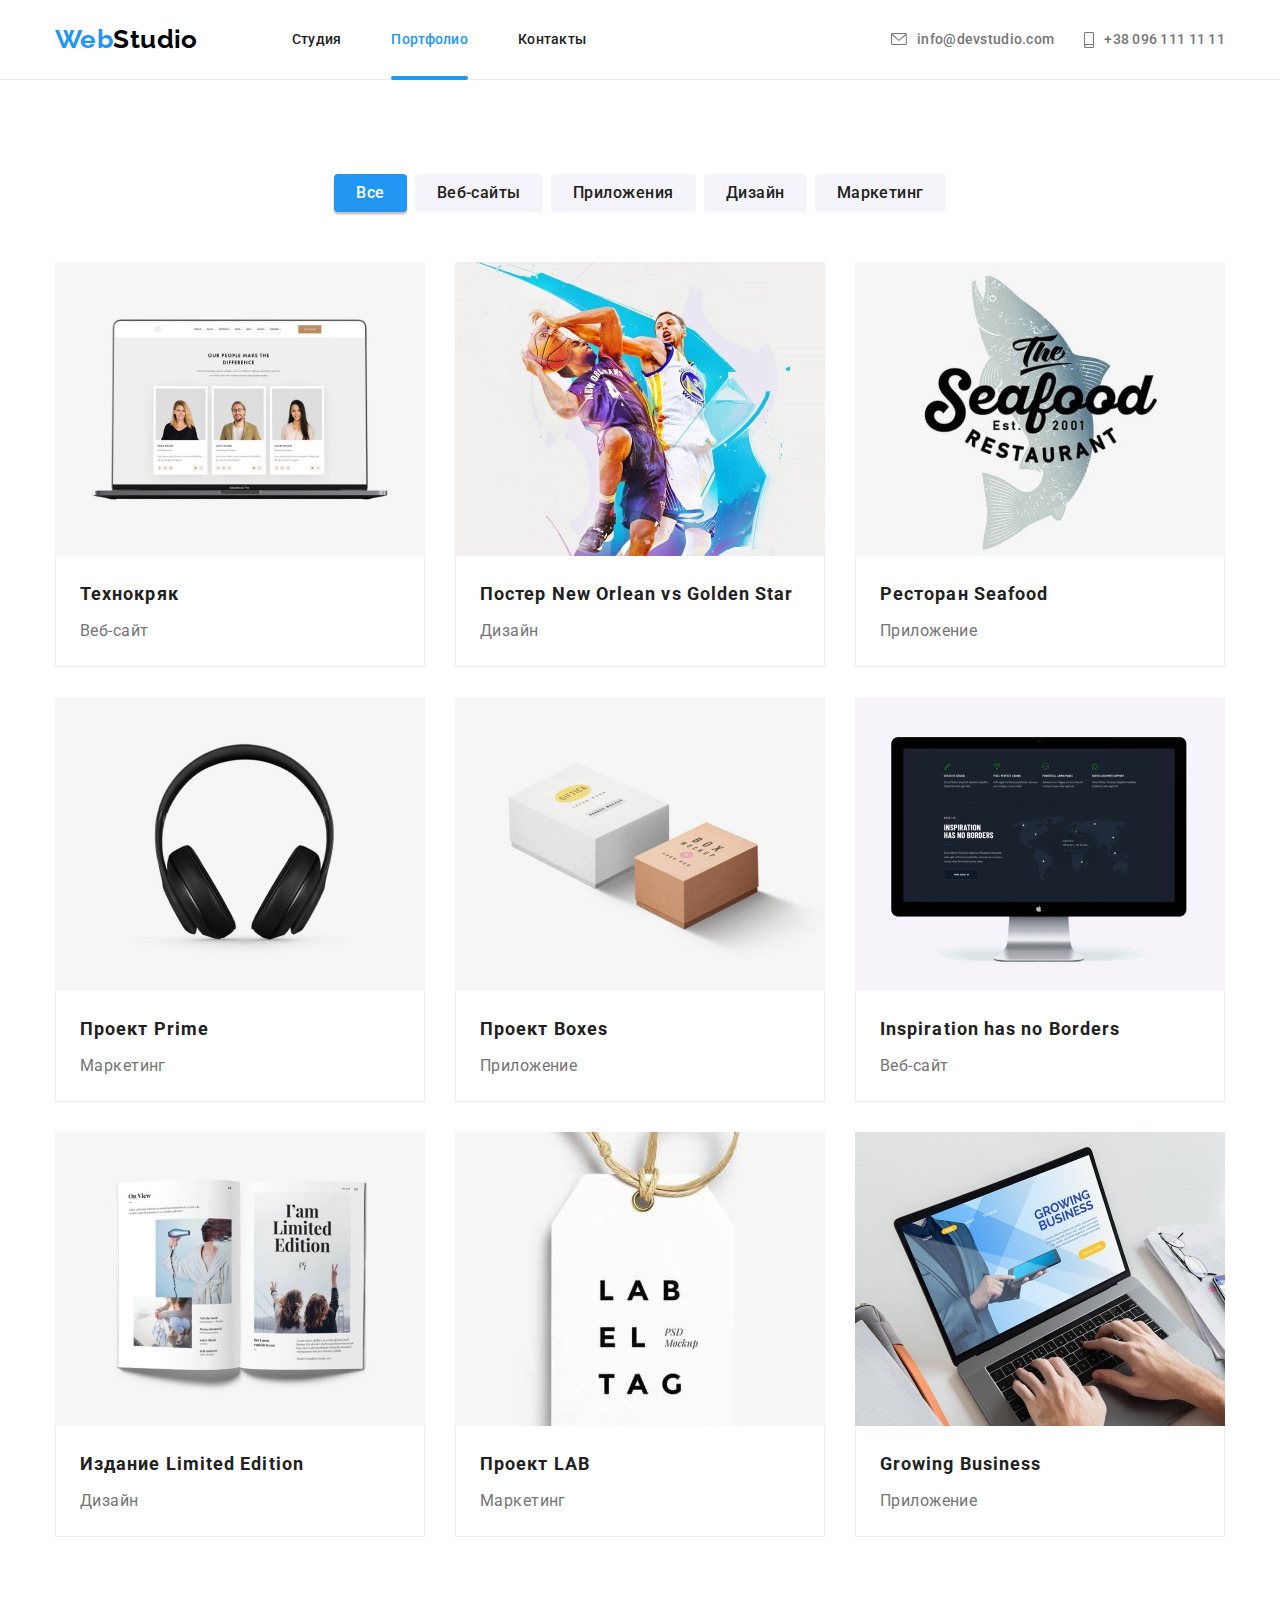
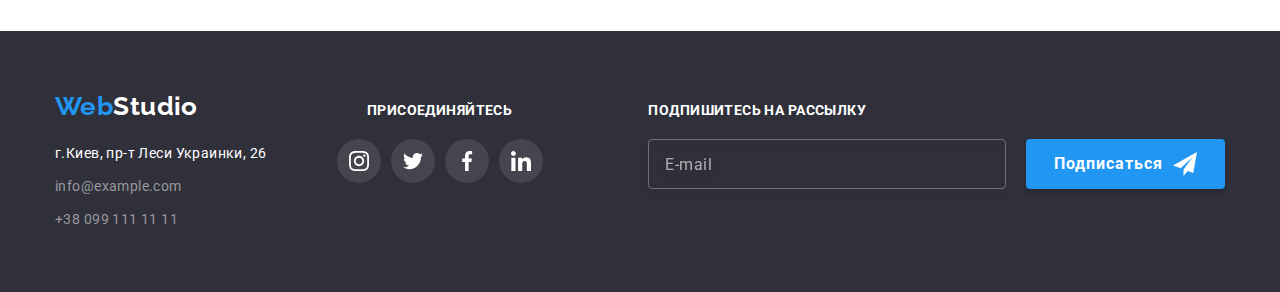
==== commit a24bcc73: "vol-2.1" ====
--- a/portfolio.html
+++ b/portfolio.html
@@ -37,11 +37,11 @@
           <svg width="40" height="40" aria-label="Переключатель мобильного меню">
             <use
               class="icon-close"
-              href="/images/icons.svg#icon-mobile-close"
+              href="./images/icons.svg#icon-mobile-close"
             ></use>
             <use
               class="icon-menu"
-              href="/images/icons.svg#icon-mobile-menu"
+              href="./images/icons.svg#icon-mobile-menu"
             ></use>
           </svg>
         </button>
--- a/css/main.min.css
+++ b/css/main.min.css
@@ -1 +1 @@
-:root{--title-text-color: #212121;--logo-black-color: #000;--main-text-color: #757575;--blue-color: #2196f3;--blue-color-hover: #188ce8;--white-color: #fff;--secondary-background-color: #f5f4fa;--hero-background-color: #2f303a;--footer-background-color: #2f303a;--footer-contacts-text-color: rgba(255, 255, 255, 0.5);--filter-background-color: #f5f4fa;--portfolio-border-color: #eee;--light-gray-color: #afb1b8;--main-font: "Roboto", sans-serif;--timing-function: cubic-bezier(0.4, 0, 0.2, 1)}.visually-hidden{position:absolute;width:1px;height:1px;margin:-1px;border:0;padding:0;white-space:nowrap;-webkit-clip-path:inset(100%);clip-path:inset(100%);clip:rect(0 0 0 0);overflow:hidden}h1,h2,h3,h4,h5,h6,p,ul{margin:0;padding:0}img{display:block;max-width:100%;height:auto}a{text-decoration:none;cursor:pointer}ul{list-style:none;padding-left:0;margin:0}button{display:block;margin:0 auto;cursor:pointer;border:none;border-radius:4px}.container{margin:0 auto;padding:0 15px}@media screen and (min-width: 480px){.container{width:480px}}@media screen and (min-width: 768px){.container{width:768px}}@media screen and (min-width: 1200px){.container{width:1200px}}.section{padding-top:60px;padding-bottom:60px}.section__background-modificator{background-color:var(--secondary-background-color)}@media screen and (min-width: 1200px){.section{padding-top:94px;padding-bottom:94px}}.section__padding-modificator{padding-top:0}body{background:var(--white-color);color:var(--main-text-color);font-family:var(--main-font);letter-spacing:.03em;font-size:14px}body.modal-open{overflow:hidden}.section-title-h2{font-size:28px;line-height:1.17;margin-bottom:30px;font-weight:700;text-align:center;color:var(--title-text-color);justify-content:center}@media screen and (min-width: 1200px){.section-title-h2{margin-bottom:50px;font-size:36px;line-height:1.16}}.backdrop.is-hidden{opacity:0;pointer-events:none;visibility:hidden}.backdrop.is-hidden .modal{transform:scale(1.2)}.backdrop{overflow-y:scroll;position:fixed;top:0;left:0;height:100%;width:100%;visibility:visible;background-color:rgba(0,0,0,.2);opacity:1;transition:opacity 250ms var(--timing-function),visibility 250ms cubic-bezier(0.4, 0, 0.2, 1)}@media screen and (min-width: 480px){.backdrop{display:flex;align-items:center;justify-content:center}}.modal{position:relative;margin:95px 15px;transform:scale(1);background-color:var(--white-color);box-shadow:0px 1px 3px rgba(0,0,0,.12),0px 1px 1px rgba(0,0,0,.14),0px 2px 1px rgba(0,0,0,.2);border-radius:4px;transition:transform 250ms cubic-bezier(0.4, 0, 0.2, 1)}@media screen and (min-width: 480px){.modal{width:450px;height:609px;margin:0}}@media screen and (min-width: 1200px){.modal{width:528px;height:581px}}.modal__title{font-family:var(--main-font);font-weight:700;font-size:20px;line-height:23px;text-align:center;letter-spacing:.03em;color:var(--title-text-color);margin-bottom:12px}.modal__button-close{position:absolute;top:8px;right:8px;display:flex;justify-content:center;align-items:center;width:30px;height:30px;background-color:var(--white-color);border:2px solid rgba(0,0,0,.1);border-radius:50%;cursor:pointer;fill:currentColor;transition:color 250ms cubic-bezier(0.4, 0, 0.2, 1)}.modal__button-close:hover,.modal__button-close:focus{color:var(--blue-color)}.modal__container{display:flex;flex-direction:column;padding:40px}.modal__form{display:flex;flex-direction:column}.modal__form .modal__input-label{display:flex;flex-direction:column;gap:4px;margin-bottom:10px;font-family:var(--main-font);font-size:12px;line-height:1.16;letter-spacing:.01em;color:var(--main-text-color)}.modal__form-input{width:100%;border:1px solid rgba(33,33,33,.2);border-radius:4px;transition:border 250ms cubic-bezier(0.4, 0, 0.2, 1)}.modal__form-input:hover,.modal__form-input:focus{border:1px solid var(--blue-color);outline:none}.modal__form-input:hover+.modal__input-icon,.modal__form-input:focus+.modal__input-icon{color:var(--blue-color)}.modal__input-div .modal__form-input{height:40px;padding-left:42px}.modal__input-div{position:relative;display:flex;align-items:center;color:var(--title-text-color);transition:color 250ms cubic-bezier(0.4, 0, 0.2, 1)}.modal__input-div:hover,.modal__input-div:focus{color:var(--blue-color)}.modal__form .modal__input-icon{position:absolute;margin-left:12px;fill:currentColor;transition:color 250ms cubic-bezier(0.4, 0, 0.2, 1)}.modal__input-textarea.modal__form-input{padding:12px 16px;resize:none;height:120px}.modal__input-textarea.modal__form-input::-moz-placeholder{font-size:12px;line-height:1.17;letter-spacing:.01em;color:rgba(117,117,117,.5)}.modal__input-textarea.modal__form-input:-ms-input-placeholder{font-size:12px;line-height:1.17;letter-spacing:.01em;color:rgba(117,117,117,.5)}.modal__input-textarea.modal__form-input::placeholder{font-size:12px;line-height:1.17;letter-spacing:.01em;color:rgba(117,117,117,.5)}.modal__checkbox{position:absolute;-webkit-appearance:none;-moz-appearance:none;appearance:none}.modal__checkbox-terms{position:relative;display:flex;flex-direction:row;justify-content:center;align-items:center;font-family:var(--main-font);line-height:1.71;margin-top:10px;margin-bottom:30px;color:#757575}.modal__checkbox-icon{display:inline-block;width:16px;height:15px;border:2px solid #212121;border-radius:2px;margin-right:7px;color:var(--title-text-color)}.modal__checkbox:checked+.modal__checkbox-icon{background-image:url(../images/checked.svg);background-position:center;background-repeat:no-repeat;background-color:var(--blue-color);background-origin:border-box;border-color:var(--blue-color);fill:var(--white-color)}.modal__checkbox-terms-link{color:var(--blue-color);text-decoration:underline}.modal__button-container{display:flex;justify-content:center;align-items:center}.modal__button-container .footer__submit-button{padding:10px 55px}@media screen and (max-width: 1199px){.footer__subscribe-form{width:100%}}@media screen and (min-width: 1200px){.footer__subscribe-form{margin-left:auto}}.footer__signup-form{display:flex;flex-direction:column;gap:20px}@media screen and (min-width: 768px)and (max-width: 1199px){.footer__signup-form{align-items:center}}@media screen and (min-width: 1200px){.footer__signup-form{gap:20px;flex-direction:row}}.footer__signup-form input:focus{border:1px solid var(--blue-color)}.footer__email-input{height:50px;width:100%;font-size:16px;line-height:1.25;letter-spacing:.03em;border:1px solid rgba(255,255,255,.3);filter:drop-shadow(0px 4px 4px rgba(0, 0, 0, 0.15));border-radius:4px;color:var(--white-color);padding-left:16px;background:rgba(0,0,0,0)}@media screen and (min-width: 768px){.footer__email-input{width:450px}}@media screen and (min-width: 1200px){.footer__email-input{width:358px}}.footer__email-input::-moz-placeholder{font-family:var(--main-font);font-size:16px;line-height:1.25;letter-spacing:.03em;color:rgba(255,255,255,.6)}.footer__email-input:-ms-input-placeholder{font-family:var(--main-font);font-size:16px;line-height:1.25;letter-spacing:.03em;color:rgba(255,255,255,.6)}.footer__email-input::placeholder{font-family:var(--main-font);font-size:16px;line-height:1.25;letter-spacing:.03em;color:rgba(255,255,255,.6)}.footer__submit-button{display:flex;justify-content:center;align-items:center;gap:10px;max-width:200px;font-family:var(--main-font);font-weight:700;font-size:16px;line-height:1.88;letter-spacing:.06em;padding:10px 28px;cursor:pointer;border:none;background-color:var(--blue-color);box-shadow:0px 4px 4px rgba(0,0,0,.15);border-radius:4px;color:var(--white-color);transition:background-color 250ms cubic-bezier(0.4, 0, 0.2, 1)}.footer__submit-button:hover,.footer__submit-button:focus{background-color:var(--blue-color-hover)}.footer__subscribe-form svg{fill:currentColor}.logo{font-family:"Raleway",sans-serif;font-weight:700;font-size:24px;line-height:1.16;color:var(--blue-color);text-decoration:none;opacity:1}.logo__focus-modificator{color:var(--logo-black-color)}.logo__focus-footer-modificator{color:var(--white-color)}@media screen and (min-width: 768px){.logo{font-size:24px;line-height:1.16}}@media screen and (min-width: 1200px){.logo{font-size:26px;line-height:1.2}}.logo.hidden{opacity:0}.header{position:relative;border-bottom:1px solid #ececec;display:flex;height:80px}@media screen and (max-width: 768px){.header .container{width:100%}}.header__navbar{display:flex;align-items:center;height:100%}@media screen and (max-width: 768px){.header__navbar{width:100%;justify-content:space-between}}@media screen and (min-width: 768px)and (max-width: 1199px){.header__navbar{justify-content:space-between}}@media screen and (min-width: 1200px){.header__navbar{gap:94px}}.header__list{display:flex}@media screen and (max-width: 768px){.header__list{flex-direction:column;gap:32px;align-items:flex-start;padding-left:40px;top:-32px;position:absolute}}.header__list .header__link{font-weight:500;font-size:40px;line-height:1.175;letter-spacing:.02em;color:var(--title-text-color);text-decoration:none}.header__list .header__link:hover,.header__list .header__link:focus{color:var(--blue-color)}.header__list .header__link.header__current-link{color:var(--blue-color)}@media screen and (min-width: 768px){.header__list{display:flex;gap:50px}.header__list .header__item{position:relative;height:79px;display:flex;align-items:center}.header__list .header__link{font-size:14px;line-height:1.14;padding:32px 0;transition:color 250ms var(--timing-function)}.header__list .header__link::after{position:absolute;bottom:-1px;left:0;content:"";width:100%;height:4px;border-radius:2px;background-color:var(--blue-color);pointer-events:none;opacity:0}.header__list .header__link.header__current-link{color:var(--blue-color)}.header__list .header__link.header__current-link::after{opacity:1}}.header__contacts{display:flex}@media screen and (max-width: 767px){.header__contacts{flex-direction:column-reverse;gap:32px;align-items:flex-start;padding-left:40px;top:522px;position:absolute}.header__contacts .header__contacts-icon{display:none}.header__contacts .header__contacts-link{color:var(--main-text-color);font-weight:500;font-size:24px;line-height:1.17;letter-spacing:.02em;color:var(--main-text-color)}.header__contacts .header__contacts-link:hover,.header__contacts .header__contacts-link:focus{color:var(--blue-color)}.header__contacts li:last-child .header__contacts-link{font-size:34px;color:var(--blue-color)}}@media screen and (min-width: 768px){.header__contacts{gap:10px;flex-direction:column}.header__contacts .header__contacts-link{display:flex;align-items:center;gap:10px;color:var(--main-text-color);font-weight:500;font-size:14px;line-height:1.14;letter-spacing:.02em;transition:color 250ms var(--timing-function)}.header__contacts .header__contacts-link:hover,.header__contacts .header__contacts-link:focus{color:var(--blue-color)}.header__contacts .header__contacts-icon{fill:currentColor}}@media screen and (min-width: 1200px){.header__contacts{display:flex;flex-direction:row;margin-left:auto;gap:30px}.header__contacts .header__contacts-link{display:flex;align-items:center;gap:10px;color:var(--main-text-color);font-weight:500;font-size:14px;line-height:1.14;letter-spacing:.02em;padding:32px 0;transition:color 250ms var(--timing-function)}.header__contacts .header__contacts-link:hover,.header__contacts .header__contacts-link:focus{color:var(--blue-color)}.header__contacts .header__contacts-icon{fill:currentColor}}.header__mobile-social-links{display:none}@media screen and (max-width: 768px){.header__mobile-social-links{position:absolute;display:flex;padding-left:40px;top:666px}.header__mobile-social-links .mobile-social-link{font-weight:500;font-size:18px;line-height:1.22;letter-spacing:.02em;color:var(--blue-color)}.header__mobile-social-links li:not(:first-child){padding-left:10px}.header__mobile-social-links li:not(:last-child){padding-right:10px;border-right:1px solid var(--light-gray-color)}}.hero{padding-top:118px;padding-bottom:118px;margin:0 auto;text-align:center;background-color:var(--hero-background-color);background-repeat:no-repeat;background-position:center;background-size:cover;background-image:linear-gradient(to right, rgba(47, 48, 58, 0.4), rgba(47, 48, 58, 0.4)),url(../images/mobile/hero-background.jpg)}@media screen and (min-width: 768px){.hero{background-image:linear-gradient(to right, rgba(47, 48, 58, 0.4), rgba(47, 48, 58, 0.4)),url(../images/tablet/hero-background.jpg)}}@media screen and (min-width: 1200px){.hero{padding-top:200px;padding-bottom:200px;height:600px;max-width:1600px;background-image:linear-gradient(to right, rgba(47, 48, 58, 0.4), rgba(47, 48, 58, 0.4)),url(../images/desktop/hero-background.jpg)}}.hero__title{font-weight:900;font-size:26px;line-height:1.62;letter-spacing:.06em;text-transform:uppercase;color:var(--white-color);margin-bottom:30px}@media screen and (min-width: 1200px){.hero__title{font-weight:900;font-size:44px;line-height:1.36}}.hero__button{min-width:200px;min-height:50px;padding:10px 32px;font-family:var(--main-font);font-weight:700;font-size:16px;line-height:1.88;text-align:center;letter-spacing:.06em;background-color:var(--blue-color);color:var(--white-color);transition:background-color 250ms var(--timing-function)}.hero__button__button:hover,.hero__button__button:focus{background-color:var(--blue-color-hover)}@media screen and (max-width: 1199px){.expertise-section{display:none}}.expertise{display:none}@media screen and (min-width: 1200px){.expertise{display:flex;gap:30px}.expertise__img{display:flex;width:370px}.expertise__item{position:relative}.expertise__zone{position:absolute;display:flex;align-items:center;justify-content:center;bottom:0;left:0;content:"";width:100%;height:70px;background-color:rgba(47,48,58,.8)}.expertise__text{text-align:center;color:var(--white-color);font-family:var(--main-font);font-weight:700;line-height:1.14;text-transform:uppercase}}.advantages{display:flex;gap:30px;justify-content:space-between;flex-direction:column}@media screen and (min-width: 768px)and (max-width: 1199px){.advantages{flex-direction:row;flex-wrap:wrap}}@media screen and (min-width: 1200px){.advantages{flex-direction:row}}@media screen and (min-width: 768px)and (max-width: 1199px){.advantages__item{flex-basis:calc((100% - 30px)/2)}}.advantages__icon{display:flex;justify-content:center;align-items:center;height:120px;width:100%;padding:25px 0;background-color:var(--filter-background-color);margin-bottom:30px}.advantages__title{font-weight:700;font-size:14px;line-height:1.14;text-transform:uppercase;color:var(--title-text-color);margin-bottom:10px}.advantages__text{color:var(--main-text-color);font-size:14px;line-height:1.71}.team{display:flex;gap:30px;flex-direction:column}@media screen and (min-width: 768px)and (max-width: 1199px){.team{flex-direction:row;flex-wrap:wrap}}@media screen and (min-width: 1200px){.team{flex-direction:row}}.team__box{background-color:var(--white-color);box-shadow:0px 1px 3px rgba(0,0,0,.12),0px 1px 1px rgba(0,0,0,.14),0px 2px 1px rgba(0,0,0,.2);border-radius:0px 0px 4px 4px}@media screen and (min-width: 768px)and (max-width: 1199px){.team__box{flex-basis:calc((100% - 30px)/2)}}@media screen and (min-width: 1200px){.team__box{width:270px}}.team__box>img{min-width:450px;max-height:460px}@media screen and (min-width: 768px){.team__box>img{width:354px;height:374px}}@media screen and (min-width: 1200px){.team__box>img{width:270px;height:260px}}.team__info-container{text-align:center;padding:30px 0}.team__member{font-weight:500;font-size:16px;line-height:1.18;margin-bottom:10px;text-align:center;color:var(--title-text-color)}.team__position{font-size:16px;line-height:1.18;text-align:center;color:var(--main-text-color)}.team__icons-social{display:flex;justify-content:center;gap:10px;margin-top:16px}.team__specific-icon-social{width:44px;height:44px}.team__link{width:44px;height:44px;border-radius:50%;color:var(--light-gray-color);display:flex;justify-content:center;align-items:center;fill:currentColor;transition:background-color 250ms var(--timing-function),color 250ms var(--timing-function)}.team__link:focus,.team__link:hover{background-color:var(--blue-color);color:var(--white-color)}.clients{display:flex;justify-content:center;align-items:center;gap:30px;flex-direction:row;flex-wrap:wrap}.clients__link{width:210px;height:90px;color:var(--light-gray-color);display:flex;justify-content:center;align-items:center;border:1px solid var(--light-gray-color);border-radius:4px;transition:border-color 250ms var(--timing-function),color 250ms var(--timing-function)}.clients__link:hover,.clients__link:focus{color:var(--blue-color);border-color:var(--blue-color)}@media screen and (min-width: 768px){.clients__link{width:220px;height:90px}}@media screen and (min-width: 1200px){.clients__link{width:170px;height:90px}}.clients__icon{width:106px;height:60px;fill:currentColor}.portfolio__cards{display:flex;gap:30px;flex-direction:column}@media screen and (min-width: 768px){.portfolio__cards{flex-direction:row;flex-wrap:wrap}}@media screen and (min-width: 1200px){.portfolio__cards{flex-direction:row;align-items:center;flex-wrap:wrap}}.portfolio__item{position:relative}@media screen and (min-width: 768px)and (max-width: 1199px){.portfolio__item{flex-basis:calc((100% - 30px)/2);width:354px}}@media screen and (min-width: 1200px){.portfolio__item{width:370px}}.portfolio__link{display:flex;flex-direction:column;cursor:pointer;transition:box-shadow 250ms var(--timing-function)}.portfolio__link:hover,.portfolio__link:focus{box-shadow:0px 1px 1px rgba(0,0,0,.12),0px 4px 4px rgba(0,0,0,.06),1px 4px 6px rgba(0,0,0,.16)}.portfolio__img{display:block;overflow:hidden}@media screen and (min-width: 480px){.portfolio__img{width:480px}}@media screen and (min-width: 768px){.portfolio__img{width:354px}}@media screen and (min-width: 1200px){.portfolio__img{width:370px}}.portfolio__link-container{position:relative;overflow:hidden}.portfolio__hover-container{position:absolute;display:flex;align-items:center;justify-content:center;top:0;left:0;content:"";width:100%;height:100%;background-color:rgba(33,150,243,.9);transform:translateY(calc(100% + 1px));transition:opacity 250ms var(--timing-function),transform 250ms var(--timing-function)}.portfolio__link:hover .portfolio__hover-container,.portfolio__link:focus .portfolio__hover-container{transform:translateY(0)}.portfolio__item-text-area{display:flex;flex-direction:column;padding:20px 24px;border:1px solid var(--portfolio-border-color);border-top:none}@media screen and (min-width: 768px)and (max-width: 1199px){.portfolio__item-text-area--modificator{height:147px}}.portfolio__hover-text{text-align:center;color:var(--white-color);font-family:var(--main-font);font-size:18px;line-height:1.56;text-decoration:none;padding-right:24px;padding-left:24px}.portfolio__title{font-weight:700;font-size:18px;line-height:2;letter-spacing:.06em;margin-bottom:4px;color:var(--title-text-color)}.portfolio__text{font-size:16px;line-height:1.88;color:var(--main-text-color)}.portfolio__radio-buttons{display:flex;justify-content:flex-start;grid-gap:8px;grid-row-gap:15px;flex-wrap:wrap;margin-bottom:40px}@media screen and (min-width: 1200px){.portfolio__radio-buttons{grid-gap:0;grid-row-gap:0;gap:8px;justify-content:center;margin-bottom:50px}}.portfolio__radio-button{background-color:var(--filter-background-color);color:var(--title-text-color);padding:6px 22px;font-family:var(--main-font);font-weight:500;font-size:16px;line-height:1.62;border-color:var(--filter-background-color);text-align:center;letter-spacing:.03em;transition:background-color 250ms var(--timing-function),color 250ms var(--timing-function),box-shadow 250ms var(--timing-function)}.portfolio__radio-button.active{background-color:var(--blue-color);color:var(--white-color);box-shadow:0px 3px 1px rgba(0,0,0,.1),0px 1px 2px rgba(0,0,0,.08),0px 2px 2px rgba(0,0,0,.12)}.portfolio__radio-button:hover,.portfolio__radio-button:focus{background-color:var(--blue-color);color:var(--white-color);box-shadow:0px 3px 1px rgba(0,0,0,.1),0px 1px 2px rgba(0,0,0,.08),0px 2px 2px rgba(0,0,0,.12)}.footer{background-color:var(--footer-background-color);padding:60px 0}.footer .container{display:flex;flex-direction:column;align-items:center}@media screen and (max-width: 1199px){.footer .container{gap:50px}}@media screen and (min-width: 768px)and (max-width: 1199px){.footer .container{width:768px;flex-direction:row;flex-wrap:wrap;justify-content:space-around;align-items:baseline}}@media screen and (min-width: 1200px){.footer .container{width:1200px;flex-direction:row;align-items:baseline}}.footer__logo-contacts-container{display:flex;flex-direction:column}@media screen and (max-width: 1200px){.footer__logo-contacts-container{align-items:center}}@media screen and (max-width: 1200px){.footer__contacts-container{text-align:center}}.footer__contacts{display:flex;flex-direction:column;gap:9px;margin-top:20px;text-decoration:none;line-height:1.71;font-style:normal;transition:color 250ms var(--timing-function)}.footer__adress{color:var(--white-color)}.footer__mail,.footer__tel{color:var(--footer-contacts-text-color);transition:color 250ms var(--timing-function)}.footer__adress:hover,.footer__mail:hover,.footer__tel:hover,.footer__adress:focus,.footer__mail:focus,.footer__tel:focus{color:var(--blue-color)}.footer__social-block{text-align:center}@media screen and (min-width: 1200px){.footer__social-block{margin-left:70px}}.footer__icons-social{display:flex;gap:10px}.footer__icons-social svg{fill:var(--white-color)}.footer__icon-social{display:flex;justify-content:center;align-items:center;width:44px;height:44px;background-color:rgba(255,255,255,.1);border-radius:50%;transition:background-color 250ms var(--timing-function)}.footer__icon-social:focus,.footer__icon-social:hover{background-color:var(--blue-color)}.footer__social-title{margin-bottom:20px;font-weight:700;line-height:1.14;text-transform:uppercase;color:var(--white-color)}@media screen and (max-width: 1200px){.footer__social-title{text-align:center}}.header__mobile-burger-menu{display:inline-flex;margin:0;padding:0;border:none;background-color:rgba(0,0,0,0);fill:var(--title-text-color)}.header__mobile-burger-menu .icon-close{display:none;fill:var(--blue-color)}.header__mobile-burger-menu.is-open .icon-close{display:block}.header__mobile-burger-menu.is-open .icon-menu{display:none}@media screen and (min-width: 768px){.header__mobile-burger-menu{display:none}}@media screen and (max-width: 767px){.header__mobile-menu-container{display:none;position:absolute;top:100%;left:0;width:100%;height:100vh;background-color:#fff;text-align:center;font-size:20px}.header__mobile-menu-container.is-open{display:block;z-index:1}}@media screen and (min-width: 768px)and (max-width: 1200px){.header__mobile-menu-container{display:flex;align-items:center;gap:90px}}@media screen and (min-width: 1200px){.header__mobile-menu-container{display:flex;align-items:center;width:100%}}/*# sourceMappingURL=main.min.css.map */+:root{--title-text-color: #212121;--logo-black-color: #000;--main-text-color: #757575;--blue-color: #2196f3;--blue-color-hover: #188ce8;--white-color: #fff;--secondary-background-color: #f5f4fa;--hero-background-color: #2f303a;--footer-background-color: #2f303a;--footer-contacts-text-color: rgba(255, 255, 255, 0.5);--filter-background-color: #f5f4fa;--portfolio-border-color: #eee;--light-gray-color: #afb1b8;--main-font: "Roboto", sans-serif;--timing-function: cubic-bezier(0.4, 0, 0.2, 1)}.visually-hidden{position:absolute;width:1px;height:1px;margin:-1px;border:0;padding:0;white-space:nowrap;-webkit-clip-path:inset(100%);clip-path:inset(100%);clip:rect(0 0 0 0);overflow:hidden}h1,h2,h3,h4,h5,h6,p,ul{margin:0;padding:0}img{display:block;max-width:100%;height:auto}a{text-decoration:none;cursor:pointer}ul{list-style:none;padding-left:0;margin:0}button{display:block;margin:0 auto;cursor:pointer;border:none;border-radius:4px}.container{margin:0 auto;padding:0 15px}@media screen and (min-width: 480px){.container{width:480px}}@media screen and (min-width: 768px){.container{width:768px}}@media screen and (min-width: 1200px){.container{width:1200px}}.section{padding-top:60px;padding-bottom:60px}.section__background-modificator{background-color:var(--secondary-background-color)}@media screen and (min-width: 1200px){.section{padding-top:94px;padding-bottom:94px}}.section__padding-modificator{padding-top:0}body{background:var(--white-color);color:var(--main-text-color);font-family:var(--main-font);letter-spacing:.03em;font-size:14px}body.modal-open{overflow:hidden}.section-title-h2{font-size:28px;line-height:1.17;margin-bottom:30px;font-weight:700;text-align:center;color:var(--title-text-color);justify-content:center}@media screen and (min-width: 1200px){.section-title-h2{margin-bottom:50px;font-size:36px;line-height:1.16}}.backdrop.is-hidden{opacity:0;pointer-events:none;visibility:hidden}.backdrop.is-hidden .modal{transform:scale(1.2)}.backdrop{overflow-y:scroll;position:fixed;top:0;left:0;height:100%;width:100%;visibility:visible;background-color:rgba(0,0,0,.2);opacity:1;transition:opacity 250ms var(--timing-function),visibility 250ms cubic-bezier(0.4, 0, 0.2, 1)}@media screen and (min-width: 480px){.backdrop{display:flex;align-items:center;justify-content:center}}.modal{position:relative;margin:95px 15px;transform:scale(1);background-color:var(--white-color);box-shadow:0px 1px 3px rgba(0,0,0,.12),0px 1px 1px rgba(0,0,0,.14),0px 2px 1px rgba(0,0,0,.2);border-radius:4px;transition:transform 250ms cubic-bezier(0.4, 0, 0.2, 1)}@media screen and (min-width: 480px){.modal{width:450px;height:609px;margin:0}}@media screen and (min-width: 1200px){.modal{width:528px;height:581px}}.modal__title{font-family:var(--main-font);font-weight:700;font-size:20px;line-height:23px;text-align:center;letter-spacing:.03em;color:var(--title-text-color);margin-bottom:12px}.modal__button-close{position:absolute;top:8px;right:8px;display:flex;justify-content:center;align-items:center;width:30px;height:30px;background-color:var(--white-color);border:2px solid rgba(0,0,0,.1);border-radius:50%;cursor:pointer;fill:currentColor;transition:color 250ms cubic-bezier(0.4, 0, 0.2, 1)}.modal__button-close:hover,.modal__button-close:focus{color:var(--blue-color)}.modal__container{display:flex;flex-direction:column;padding:40px}.modal__form{display:flex;flex-direction:column}.modal__form .modal__input-label{display:flex;flex-direction:column;gap:4px;margin-bottom:10px;font-family:var(--main-font);font-size:12px;line-height:1.16;letter-spacing:.01em;color:var(--main-text-color)}.modal__form-input{width:100%;border:1px solid rgba(33,33,33,.2);border-radius:4px;transition:border 250ms cubic-bezier(0.4, 0, 0.2, 1)}.modal__form-input:hover,.modal__form-input:focus{border:1px solid var(--blue-color);outline:none}.modal__form-input:hover+.modal__input-icon,.modal__form-input:focus+.modal__input-icon{color:var(--blue-color)}.modal__input-div .modal__form-input{height:40px;padding-left:42px}.modal__input-div{position:relative;display:flex;align-items:center;color:var(--title-text-color);transition:color 250ms cubic-bezier(0.4, 0, 0.2, 1)}.modal__input-div:hover,.modal__input-div:focus{color:var(--blue-color)}.modal__form .modal__input-icon{position:absolute;margin-left:12px;fill:currentColor;transition:color 250ms cubic-bezier(0.4, 0, 0.2, 1)}.modal__input-textarea.modal__form-input{padding:12px 16px;resize:none;height:120px}.modal__input-textarea.modal__form-input::-moz-placeholder{font-size:12px;line-height:1.17;letter-spacing:.01em;color:rgba(117,117,117,.5)}.modal__input-textarea.modal__form-input:-ms-input-placeholder{font-size:12px;line-height:1.17;letter-spacing:.01em;color:rgba(117,117,117,.5)}.modal__input-textarea.modal__form-input::placeholder{font-size:12px;line-height:1.17;letter-spacing:.01em;color:rgba(117,117,117,.5)}.modal__checkbox{position:absolute;-webkit-appearance:none;-moz-appearance:none;appearance:none}.modal__checkbox-terms{position:relative;display:flex;flex-direction:row;justify-content:center;align-items:center;font-family:var(--main-font);line-height:1.71;margin-top:10px;margin-bottom:30px;color:#757575}.modal__checkbox-icon{display:inline-block;width:16px;height:15px;border:2px solid #212121;border-radius:2px;margin-right:7px;color:var(--title-text-color)}.modal__checkbox:checked+.modal__checkbox-icon{background-image:url(../images/checked.svg);background-position:center;background-repeat:no-repeat;background-color:var(--blue-color);background-origin:border-box;border-color:var(--blue-color);fill:var(--white-color)}.modal__checkbox-terms-link{color:var(--blue-color);text-decoration:underline}.modal__button-container{display:flex;justify-content:center;align-items:center}.modal__button-container .footer__submit-button{padding:10px 55px}@media screen and (max-width: 1199px){.footer__subscribe-form{width:100%}}@media screen and (min-width: 1200px){.footer__subscribe-form{margin-left:auto}}.footer__signup-form{display:flex;flex-direction:column;gap:20px}@media screen and (min-width: 768px)and (max-width: 1199px){.footer__signup-form{align-items:center}}@media screen and (min-width: 1200px){.footer__signup-form{gap:20px;flex-direction:row}}.footer__signup-form input:focus{border:1px solid var(--blue-color)}.footer__email-input{height:50px;width:100%;font-size:16px;line-height:1.25;letter-spacing:.03em;border:1px solid rgba(255,255,255,.3);filter:drop-shadow(0px 4px 4px rgba(0, 0, 0, 0.15));border-radius:4px;color:var(--white-color);padding-left:16px;background:rgba(0,0,0,0)}@media screen and (min-width: 768px){.footer__email-input{width:450px}}@media screen and (min-width: 1200px){.footer__email-input{width:358px}}.footer__email-input::-moz-placeholder{font-family:var(--main-font);font-size:16px;line-height:1.25;letter-spacing:.03em;color:rgba(255,255,255,.6)}.footer__email-input:-ms-input-placeholder{font-family:var(--main-font);font-size:16px;line-height:1.25;letter-spacing:.03em;color:rgba(255,255,255,.6)}.footer__email-input::placeholder{font-family:var(--main-font);font-size:16px;line-height:1.25;letter-spacing:.03em;color:rgba(255,255,255,.6)}.footer__submit-button{display:flex;justify-content:center;align-items:center;gap:10px;max-width:200px;font-family:var(--main-font);font-weight:700;font-size:16px;line-height:1.88;letter-spacing:.06em;padding:10px 28px;cursor:pointer;border:none;background-color:var(--blue-color);box-shadow:0px 4px 4px rgba(0,0,0,.15);border-radius:4px;color:var(--white-color);transition:background-color 250ms cubic-bezier(0.4, 0, 0.2, 1)}.footer__submit-button:hover,.footer__submit-button:focus{background-color:var(--blue-color-hover)}.footer__subscribe-form svg{fill:currentColor}.logo{font-family:"Raleway",sans-serif;font-weight:700;font-size:24px;line-height:1.16;color:var(--blue-color);text-decoration:none;opacity:1}.logo__focus-modificator{color:var(--logo-black-color)}.logo__focus-footer-modificator{color:var(--white-color)}@media screen and (min-width: 768px){.logo{font-size:24px;line-height:1.16}}@media screen and (min-width: 1200px){.logo{font-size:26px;line-height:1.2}}.logo.hidden{opacity:0}.header{border-bottom:1px solid #ececec;display:flex;height:80px}@media screen and (max-width: 768px){.header .container{width:100%}}.header__navbar{display:flex;align-items:center;height:100%}@media screen and (max-width: 768px){.header__navbar{width:100%;justify-content:space-between}}@media screen and (min-width: 768px)and (max-width: 1199px){.header__navbar{justify-content:space-between}}@media screen and (min-width: 1200px){.header__navbar{gap:94px}}.header__list{display:flex}@media screen and (max-width: 768px){.header__list{flex-direction:column;gap:32px;align-items:flex-start}}.header__list .header__link{font-weight:500;font-size:40px;line-height:1.175;letter-spacing:.02em;color:var(--title-text-color);text-decoration:none}.header__list .header__link:hover,.header__list .header__link:focus{color:var(--blue-color)}.header__list .header__link.header__current-link{color:var(--blue-color)}@media screen and (min-width: 768px){.header__list{display:flex;gap:50px}.header__list .header__item{position:relative;height:79px;display:flex;align-items:center}.header__list .header__link{font-size:14px;line-height:1.14;padding:32px 0;transition:color 250ms var(--timing-function)}.header__list .header__link::after{position:absolute;bottom:-1px;left:0;content:"";width:100%;height:4px;border-radius:2px;background-color:var(--blue-color);pointer-events:none;opacity:0}.header__list .header__link.header__current-link{color:var(--blue-color)}.header__list .header__link.header__current-link::after{opacity:1}}.header__contacts{display:flex}@media screen and (max-width: 767px){.header__contacts{flex-direction:column-reverse;gap:32px;align-items:flex-start}.header__contacts .header__contacts-icon{display:none}.header__contacts .header__contacts-link{color:var(--main-text-color);font-weight:500;font-size:24px;line-height:1.17;letter-spacing:.02em;color:var(--main-text-color)}.header__contacts .header__contacts-link:hover,.header__contacts .header__contacts-link:focus{color:var(--blue-color)}.header__contacts li:last-child .header__contacts-link{font-size:34px;color:var(--blue-color)}}@media screen and (min-width: 768px){.header__contacts{gap:10px;flex-direction:column}.header__contacts .header__contacts-link{display:flex;align-items:center;gap:10px;color:var(--main-text-color);font-weight:500;font-size:14px;line-height:1.14;letter-spacing:.02em;transition:color 250ms var(--timing-function)}.header__contacts .header__contacts-link:hover,.header__contacts .header__contacts-link:focus{color:var(--blue-color)}.header__contacts .header__contacts-icon{fill:currentColor}}@media screen and (min-width: 1200px){.header__contacts{display:flex;flex-direction:row;margin-left:auto;gap:30px}.header__contacts .header__contacts-link{display:flex;align-items:center;gap:10px;color:var(--main-text-color);font-weight:500;font-size:14px;line-height:1.14;letter-spacing:.02em;padding:32px 0;transition:color 250ms var(--timing-function)}.header__contacts .header__contacts-link:hover,.header__contacts .header__contacts-link:focus{color:var(--blue-color)}.header__contacts .header__contacts-icon{fill:currentColor}}.header__mobile-social-links{display:none}@media screen and (max-width: 768px){.header__mobile-social-links{display:flex;flex-wrap:wrap}.header__mobile-social-links .mobile-social-link{font-weight:500;font-size:18px;line-height:1.22;letter-spacing:.02em;color:var(--blue-color)}.header__mobile-social-links li:not(:first-child){padding-left:10px}.header__mobile-social-links li:not(:last-child){padding-right:10px;border-right:1px solid var(--light-gray-color)}}.hero{padding-top:118px;padding-bottom:118px;margin:0 auto;text-align:center;background-color:var(--hero-background-color);background-repeat:no-repeat;background-position:center;background-size:cover;background-image:linear-gradient(to right, rgba(47, 48, 58, 0.4), rgba(47, 48, 58, 0.4)),url(../images/mobile/hero-background.jpg)}@media screen and (min-width: 768px){.hero{background-image:linear-gradient(to right, rgba(47, 48, 58, 0.4), rgba(47, 48, 58, 0.4)),url(../images/tablet/hero-background.jpg)}}@media screen and (min-width: 1200px){.hero{padding-top:200px;padding-bottom:200px;height:600px;max-width:1600px;background-image:linear-gradient(to right, rgba(47, 48, 58, 0.4), rgba(47, 48, 58, 0.4)),url(../images/desktop/hero-background.jpg)}}.hero__title{font-weight:900;font-size:26px;line-height:1.62;letter-spacing:.06em;text-transform:uppercase;color:var(--white-color);margin-bottom:30px}@media screen and (min-width: 1200px){.hero__title{font-weight:900;font-size:44px;line-height:1.36}}.hero__button{min-width:200px;min-height:50px;padding:10px 32px;font-family:var(--main-font);font-weight:700;font-size:16px;line-height:1.88;text-align:center;letter-spacing:.06em;background-color:var(--blue-color);color:var(--white-color);transition:background-color 250ms var(--timing-function)}.hero__button__button:hover,.hero__button__button:focus{background-color:var(--blue-color-hover)}@media screen and (max-width: 1199px){.expertise-section{display:none}}.expertise{display:none}@media screen and (min-width: 1200px){.expertise{display:flex;gap:30px}.expertise__img{display:flex;width:370px}.expertise__item{position:relative}.expertise__zone{position:absolute;display:flex;align-items:center;justify-content:center;bottom:0;left:0;content:"";width:100%;height:70px;background-color:rgba(47,48,58,.8)}.expertise__text{text-align:center;color:var(--white-color);font-family:var(--main-font);font-weight:700;line-height:1.14;text-transform:uppercase}}.advantages{display:flex;gap:30px;justify-content:space-between;flex-direction:column}@media screen and (min-width: 768px)and (max-width: 1199px){.advantages{flex-direction:row;flex-wrap:wrap}}@media screen and (min-width: 1200px){.advantages{flex-direction:row}}@media screen and (min-width: 768px)and (max-width: 1199px){.advantages__item{flex-basis:calc((100% - 30px)/2)}}.advantages__icon{display:flex;justify-content:center;align-items:center;height:120px;width:100%;padding:25px 0;background-color:var(--filter-background-color);margin-bottom:30px;border-radius:4px}.advantages__title{font-weight:700;font-size:14px;line-height:1.14;text-transform:uppercase;color:var(--title-text-color);margin-bottom:10px;text-align:center}.advantages__text{color:var(--main-text-color);font-size:14px;line-height:1.71}.team{display:flex;gap:30px;flex-direction:column}@media screen and (min-width: 768px)and (max-width: 1199px){.team{flex-direction:row;flex-wrap:wrap}}@media screen and (min-width: 1200px){.team{flex-direction:row}}.team__box{background-color:var(--white-color);box-shadow:0px 1px 3px rgba(0,0,0,.12),0px 1px 1px rgba(0,0,0,.14),0px 2px 1px rgba(0,0,0,.2);border-radius:0px 0px 4px 4px}@media screen and (min-width: 768px)and (max-width: 1199px){.team__box{flex-basis:calc((100% - 30px)/2)}}@media screen and (min-width: 1200px){.team__box{width:270px}}.team__box>img{min-width:450px;max-height:460px}@media screen and (min-width: 768px){.team__box>img{width:354px;height:374px}}@media screen and (min-width: 1200px){.team__box>img{width:270px;height:260px}}.team__info-container{text-align:center;padding:30px 0}.team__member{font-weight:500;font-size:16px;line-height:1.18;margin-bottom:10px;text-align:center;color:var(--title-text-color)}.team__position{font-size:16px;line-height:1.18;text-align:center;color:var(--main-text-color)}.team__icons-social{display:flex;justify-content:center;gap:10px;margin-top:16px}.team__specific-icon-social{width:44px;height:44px}.team__link{width:44px;height:44px;border-radius:50%;color:var(--light-gray-color);display:flex;justify-content:center;align-items:center;fill:currentColor;transition:background-color 250ms var(--timing-function),color 250ms var(--timing-function)}.team__link:focus,.team__link:hover{background-color:var(--blue-color);color:var(--white-color)}.clients{display:flex;justify-content:center;align-items:center;gap:30px;flex-direction:row;flex-wrap:wrap}.clients__link{width:210px;height:90px;color:var(--light-gray-color);display:flex;justify-content:center;align-items:center;border:1px solid var(--light-gray-color);border-radius:4px;transition:border-color 250ms var(--timing-function),color 250ms var(--timing-function)}.clients__link:hover,.clients__link:focus{color:var(--blue-color);border-color:var(--blue-color)}@media screen and (min-width: 768px){.clients__link{width:220px;height:90px}}@media screen and (min-width: 1200px){.clients__link{width:170px;height:90px}}.clients__icon{width:106px;height:60px;fill:currentColor}.portfolio__cards{display:flex;gap:30px;flex-direction:column}@media screen and (min-width: 768px){.portfolio__cards{flex-direction:row;flex-wrap:wrap}}@media screen and (min-width: 1200px){.portfolio__cards{flex-direction:row;align-items:center;flex-wrap:wrap}}.portfolio__item{position:relative}@media screen and (min-width: 768px)and (max-width: 1199px){.portfolio__item{flex-basis:calc((100% - 30px)/2);width:354px}}@media screen and (min-width: 1200px){.portfolio__item{width:370px}}.portfolio__link{display:flex;flex-direction:column;cursor:pointer;transition:box-shadow 250ms var(--timing-function)}.portfolio__link:hover,.portfolio__link:focus{box-shadow:0px 1px 1px rgba(0,0,0,.12),0px 4px 4px rgba(0,0,0,.06),1px 4px 6px rgba(0,0,0,.16)}.portfolio__img{display:block;overflow:hidden}@media screen and (min-width: 480px){.portfolio__img{width:480px}}@media screen and (min-width: 768px){.portfolio__img{width:354px}}@media screen and (min-width: 1200px){.portfolio__img{width:370px}}.portfolio__link-container{position:relative;overflow:hidden}.portfolio__hover-container{position:absolute;display:flex;align-items:center;justify-content:center;top:0;left:0;content:"";width:100%;height:100%;background-color:rgba(33,150,243,.9);transform:translateY(calc(100% + 1px));transition:opacity 250ms var(--timing-function),transform 250ms var(--timing-function)}.portfolio__link:hover .portfolio__hover-container,.portfolio__link:focus .portfolio__hover-container{transform:translateY(0)}.portfolio__item-text-area{display:flex;flex-direction:column;padding:20px 24px;border:1px solid var(--portfolio-border-color);border-top:none}@media screen and (min-width: 768px)and (max-width: 1199px){.portfolio__item-text-area--modificator{height:147px}}.portfolio__hover-text{text-align:center;color:var(--white-color);font-family:var(--main-font);font-size:18px;line-height:1.56;text-decoration:none;padding-right:24px;padding-left:24px}.portfolio__title{font-weight:700;font-size:18px;line-height:2;letter-spacing:.06em;margin-bottom:4px;color:var(--title-text-color)}.portfolio__text{font-size:16px;line-height:1.88;color:var(--main-text-color)}.portfolio__radio-buttons{display:flex;justify-content:flex-start;grid-gap:8px;grid-row-gap:15px;flex-wrap:wrap;margin-bottom:40px}@media screen and (min-width: 768px){.portfolio__radio-buttons{justify-content:center}}@media screen and (min-width: 1200px){.portfolio__radio-buttons{grid-gap:0;grid-row-gap:0;gap:8px;margin-bottom:50px}}.portfolio__radio-button{background-color:var(--filter-background-color);color:var(--title-text-color);padding:6px 22px;font-family:var(--main-font);font-weight:500;font-size:16px;line-height:1.62;border-color:var(--filter-background-color);text-align:center;letter-spacing:.03em;transition:background-color 250ms var(--timing-function),color 250ms var(--timing-function),box-shadow 250ms var(--timing-function)}.portfolio__radio-button.active{background-color:var(--blue-color);color:var(--white-color);box-shadow:0px 3px 1px rgba(0,0,0,.1),0px 1px 2px rgba(0,0,0,.08),0px 2px 2px rgba(0,0,0,.12)}.portfolio__radio-button:hover,.portfolio__radio-button:focus{background-color:var(--blue-color);color:var(--white-color);box-shadow:0px 3px 1px rgba(0,0,0,.1),0px 1px 2px rgba(0,0,0,.08),0px 2px 2px rgba(0,0,0,.12)}.footer{background-color:var(--footer-background-color);padding:60px 0}.footer .container{display:flex;flex-direction:column;align-items:center}@media screen and (max-width: 1199px){.footer .container{gap:50px}}@media screen and (min-width: 768px)and (max-width: 1199px){.footer .container{width:768px;flex-direction:row;flex-wrap:wrap;justify-content:space-around;align-items:baseline}}@media screen and (min-width: 1200px){.footer .container{width:1200px;flex-direction:row;align-items:baseline}}.footer__logo-contacts-container{display:flex;flex-direction:column}@media screen and (max-width: 1200px){.footer__logo-contacts-container{align-items:center}}@media screen and (max-width: 1200px){.footer__contacts-container{text-align:center}}.footer__contacts{display:flex;flex-direction:column;gap:9px;margin-top:20px;text-decoration:none;line-height:1.71;font-style:normal;transition:color 250ms var(--timing-function)}.footer__adress{color:var(--white-color)}.footer__mail,.footer__tel{color:var(--footer-contacts-text-color);transition:color 250ms var(--timing-function)}.footer__adress:hover,.footer__mail:hover,.footer__tel:hover,.footer__adress:focus,.footer__mail:focus,.footer__tel:focus{color:var(--blue-color)}.footer__social-block{text-align:center}@media screen and (min-width: 1200px){.footer__social-block{margin-left:70px}}.footer__icons-social{display:flex;gap:10px}.footer__icons-social svg{fill:var(--white-color)}.footer__icon-social{display:flex;justify-content:center;align-items:center;width:44px;height:44px;background-color:rgba(255,255,255,.1);border-radius:50%;transition:background-color 250ms var(--timing-function)}.footer__icon-social:focus,.footer__icon-social:hover{background-color:var(--blue-color)}.footer__social-title{margin-bottom:20px;font-weight:700;line-height:1.14;text-transform:uppercase;color:var(--white-color)}@media screen and (max-width: 1200px){.footer__social-title{text-align:center}}.header__mobile-burger-menu{display:inline-flex;margin:0;padding:0;border:none;background-color:rgba(0,0,0,0);fill:var(--title-text-color)}.header__mobile-burger-menu .icon-menu{display:block}.header__mobile-burger-menu .icon-close{display:none;fill:var(--blue-color)}.header__mobile-burger-menu.is-open .icon-close{display:block}.header__mobile-burger-menu.is-open .icon-menu{display:none}.header__mobile-burger-menu svg{z-index:100}@media screen and (min-width: 768px){.header__mobile-burger-menu{display:none}}@media screen and (max-width: 767px){.header__mobile-menu-container{position:absolute;display:flex;flex-direction:column;justify-content:space-between;top:0;left:0;height:100vh;width:100%;background-color:#fff;padding:48px 0 48px 40px;text-align:center;font-size:20px;opacity:0;visibility:hidden;z-index:50;transition:opacity 250ms cubic-bezier(0.4, 0, 0.2, 1),visibility 250ms cubic-bezier(0.4, 0, 0.2, 1)}.header__mobile-menu-container.is-open{opacity:1;visibility:visible}}@media screen and (min-width: 768px)and (max-width: 1200px){.header__mobile-menu-container{display:flex;align-items:center;gap:90px}}@media screen and (min-width: 1200px){.header__mobile-menu-container{display:flex;align-items:center;width:100%}}@media screen and (min-width: 768px){.header__mobile-social-links{display:none}}/*# sourceMappingURL=main.min.css.map */